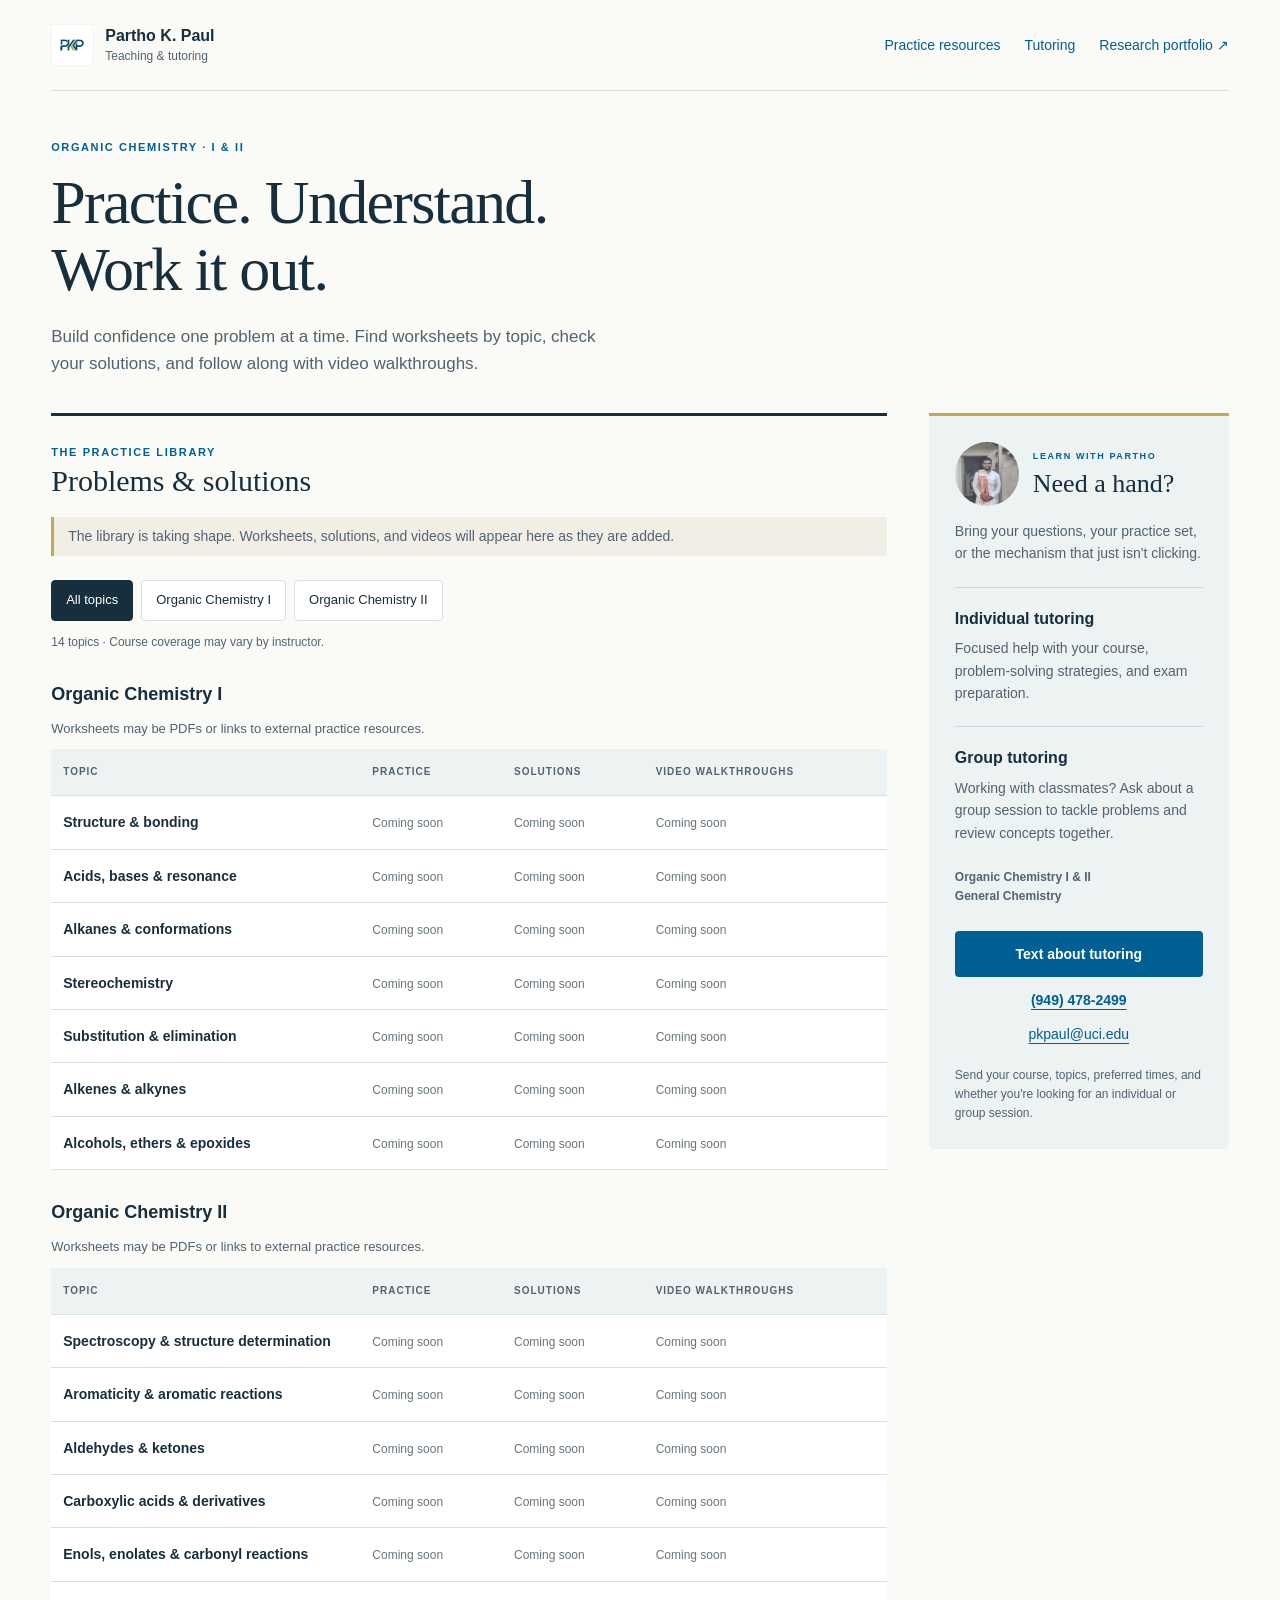
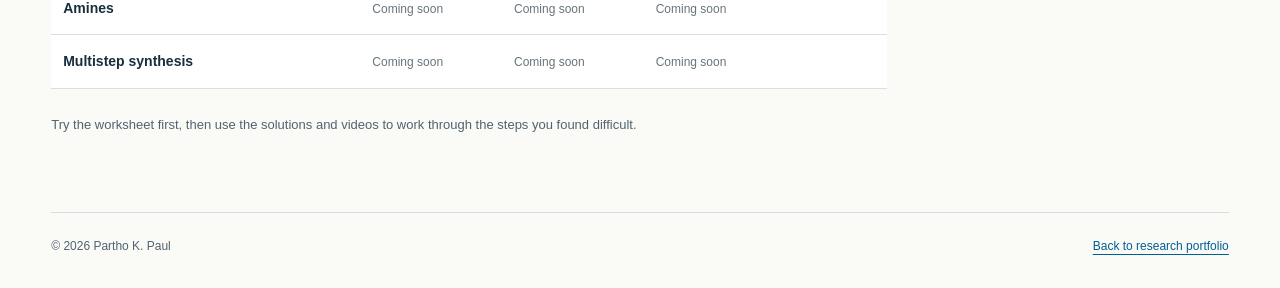
==== index.html @ d0cf4631 "Add files via upload" ====
<!doctype html>
<html lang="en">
<head>
  <meta charset="utf-8">
  <meta name="viewport" content="width=device-width, initial-scale=1">
  <title>Organic Chemistry Practice & Tutoring | Partho K. Paul</title>
  <meta name="description" content="Organic chemistry practice problems, solutions, and video walkthroughs with Partho K. Paul. Get in touch about individual and group tutoring.">
  <link rel="stylesheet" href="teaching.css">
  <link rel="icon" href="../logo.png">
  <script src="resources.js" defer></script>
  <script src="teaching.js" defer></script>
</head>
<body>
  <a class="skip" href="#resources">Skip to practice resources</a>
  <header class="site-header">
    <a class="identity" href="../"><img src="../logo.png" alt="" width="42" height="42"><span>Partho K. Paul<small>Teaching &amp; tutoring</small></span></a>
    <nav aria-label="Main navigation"><a href="#resources">Practice resources</a><a href="#tutoring">Tutoring</a><a href="../">Research portfolio ↗</a></nav>
  </header>
  <main>
    <div class="intro">
      <p class="eyebrow">Organic chemistry · I &amp; II</p>
      <h1>Practice. Understand.<br>Work it out.</h1>
      <p>Build confidence one problem at a time. Find worksheets by topic, check your solutions, and follow along with video walkthroughs.</p>
    </div>
    <div class="layout">
      <section id="resources" aria-labelledby="resources-heading">
        <div class="section-heading"><span class="eyebrow">The practice library</span><h2 id="resources-heading">Problems &amp; solutions</h2></div>
        <p class="notice">The library is taking shape. Worksheets, solutions, and videos will appear here as they are added.</p>
        <div id="course-filters" class="filters" role="group" aria-label="Filter resources by course" hidden>
          <button type="button" data-course="all" aria-pressed="true">All topics</button>
          <button type="button" data-course="I" aria-pressed="false">Organic Chemistry I</button>
          <button type="button" data-course="II" aria-pressed="false">Organic Chemistry II</button>
        </div>
        <p id="resource-status" class="status" role="status"></p>
        <div id="resource-tables"></div>
        <noscript><p>Please enable JavaScript to view the topic tables. You can still use the tutoring contact links on this page.</p></noscript>
        <p class="library-note">Try the worksheet first, then use the solutions and videos to work through the steps you found difficult.</p>
      </section>
      <aside id="tutoring" aria-labelledby="tutoring-heading">
        <div class="tutor-intro"><img src="../profile.png" alt="Partho K. Paul" width="64" height="64"><div><p class="eyebrow">Learn with Partho</p><h2 id="tutoring-heading">Need a hand?</h2></div></div>
        <p>Bring your questions, your practice set, or the mechanism that just isn't clicking.</p>
        <div class="offering"><h3>Individual tutoring</h3><p>Focused help with your course, problem-solving strategies, and exam preparation.</p></div>
        <div class="offering"><h3>Group tutoring</h3><p>Working with classmates? Ask about a group session to tackle problems and review concepts together.</p></div>
        <p class="subjects">Organic Chemistry I &amp; II<br>General Chemistry</p>
        <a class="button" href="sms:+19494782499">Text about tutoring</a>
        <a class="phone" href="tel:+19494782499">(949) 478-2499</a>
        <a class="email" href="mailto:pkpaul@uci.edu?subject=Chemistry%20tutoring">pkpaul@uci.edu</a>
        <p class="contact-note">Send your course, topics, preferred times, and whether you're looking for an individual or group session.</p>
      </aside>
    </div>
  </main>
  <footer><span>© 2026 Partho K. Paul</span><a href="../">Back to research portfolio</a></footer>
</body>
</html>
---- teaching.css ----
:root{color-scheme:light;--ink:#172e3d;--muted:#516371;--blue:#005f93;--line:#d7e0e4;--paper:#fafaf6;--gold:#c7a752}
*{box-sizing:border-box}html{scroll-behavior:smooth;scroll-padding-top:24px}body{margin:0;background:var(--paper);color:var(--ink);font-family:Arial,Helvetica,sans-serif;line-height:1.6}a{color:var(--blue);text-underline-offset:4px}a:hover{text-decoration-thickness:2px}button,a{-webkit-tap-highlight-color:transparent}a:focus-visible,button:focus-visible{outline:3px solid #aa7417;outline-offset:5px}.skip{position:absolute;left:20px;top:-100px;background:white;padding:10px;z-index:2}.skip:focus{top:10px}.site-header,main,footer{width:min(1200px,92%);margin:auto}.site-header{display:flex;align-items:center;justify-content:space-between;gap:24px;padding:24px 0;border-bottom:1px solid var(--line)}.identity{display:flex;align-items:center;gap:12px;text-decoration:none;color:var(--ink);font-weight:700;line-height:1.4}.identity img{object-fit:contain}.identity small{display:block;font-size:12px;font-weight:400;color:var(--muted)}nav{display:flex;flex-wrap:wrap;gap:24px;font-size:14px}nav a{text-decoration:none}.intro{padding:48px 0 36px;max-width:740px}.eyebrow{font-size:11px;text-transform:uppercase;letter-spacing:1.6px;font-weight:700;color:var(--blue);margin:0 0 12px}h1{font-family:Georgia,'Times New Roman',serif;font-weight:400;font-size:clamp(40px,5vw,62px);line-height:1.08;letter-spacing:-1.7px;margin:0 0 20px}.intro>p:last-child{max-width:580px;color:var(--muted);font-size:17px;margin:0}h2{font-family:Georgia,'Times New Roman',serif;font-weight:400;font-size:30px;line-height:1.2;margin:0 0 18px}h3{font-size:16px;margin:0}.layout{display:grid;grid-template-columns:minmax(0,1fr) 300px;gap:42px;align-items:start;padding-bottom:64px}.section-heading{border-top:3px solid var(--ink);padding-top:22px}.notice{font-size:14px;color:var(--muted);border-left:3px solid var(--gold);padding:8px 14px;background:#f1efe5}.filters{display:flex;flex-wrap:wrap;gap:8px;margin:24px 0 12px}.filters[hidden]{display:none}.filters button{cursor:pointer;font:inherit;font-size:13px;padding:9px 14px;border:1px solid var(--line);border-radius:4px;background:white;color:var(--ink)}.filters button[aria-pressed=true]{background:var(--ink);border-color:var(--ink);color:white}.status{font-size:12px;color:var(--muted)}.topic-group{margin-top:28px}.topic-group h3{font-size:18px;margin-bottom:10px}.table-wrap{overflow-x:auto}table{width:100%;border-collapse:collapse;text-align:left;background:white;font-size:14px}caption{text-align:left;color:var(--muted);font-size:13px;padding:0 0 10px}th,td{padding:15px 12px;border-bottom:1px solid var(--line);vertical-align:top}thead th{background:#edf2f3;font-size:10px;letter-spacing:1px;text-transform:uppercase;color:var(--muted)}tbody th{font-weight:600;width:37%}.pending{font-size:12px;color:#67747b}.resource-links{display:flex;flex-direction:column;gap:9px}td a{font-size:13px}.library-note{font-size:13px;color:var(--muted);margin-top:26px}aside{background:#edf2f3;border-top:3px solid var(--gold);padding:26px;border-radius:0 0 6px 6px}aside p{font-size:14px;color:var(--muted)}.tutor-intro{display:flex;gap:14px;align-items:center}.tutor-intro img{border-radius:50%;object-fit:cover;object-position:50% 25%}.tutor-intro .eyebrow{font-size:9px;margin-bottom:5px}.tutor-intro h2{font-size:26px;margin:0}.offering{border-top:1px solid #ced9df;margin-top:22px;padding-top:18px}.offering p{margin:6px 0 0}.subjects{font-size:12px;font-weight:700;margin:24px 0}.button{display:block;text-align:center;padding:12px 10px;background:var(--blue);color:white;border-radius:4px;text-decoration:none;font-size:14px;font-weight:700}.button:hover{background:#004b75}.phone,.email{display:block;text-align:center;margin-top:12px;font-size:14px}.phone{font-weight:700}.contact-note{font-size:12px;margin:20px 0 0}footer{border-top:1px solid var(--line);padding:24px 0 32px;display:flex;justify-content:space-between;gap:16px;font-size:12px;color:var(--muted)}
@media(max-width:900px){.layout{grid-template-columns:minmax(0,1fr) 260px;gap:24px}aside{padding:20px}th,td{padding:12px 9px}}
@media(max-width:720px){.site-header{align-items:flex-start;flex-direction:column;gap:16px;padding:18px 0}nav{gap:16px;font-size:12px}.intro{padding:32px 0}.layout{grid-template-columns:1fr;gap:32px}aside{grid-row:1;padding:22px}.tutor-intro img{width:52px;height:52px}.offering{margin-top:14px;padding-top:12px}.subjects{margin:16px 0}.contact-note{margin-top:14px}th,td{padding:12px 8px}table{font-size:12px}td a,.pending{font-size:11px}.filters button{font-size:12px}footer{flex-wrap:wrap}}
@media(prefers-reduced-motion:reduce){html{scroll-behavior:auto}}
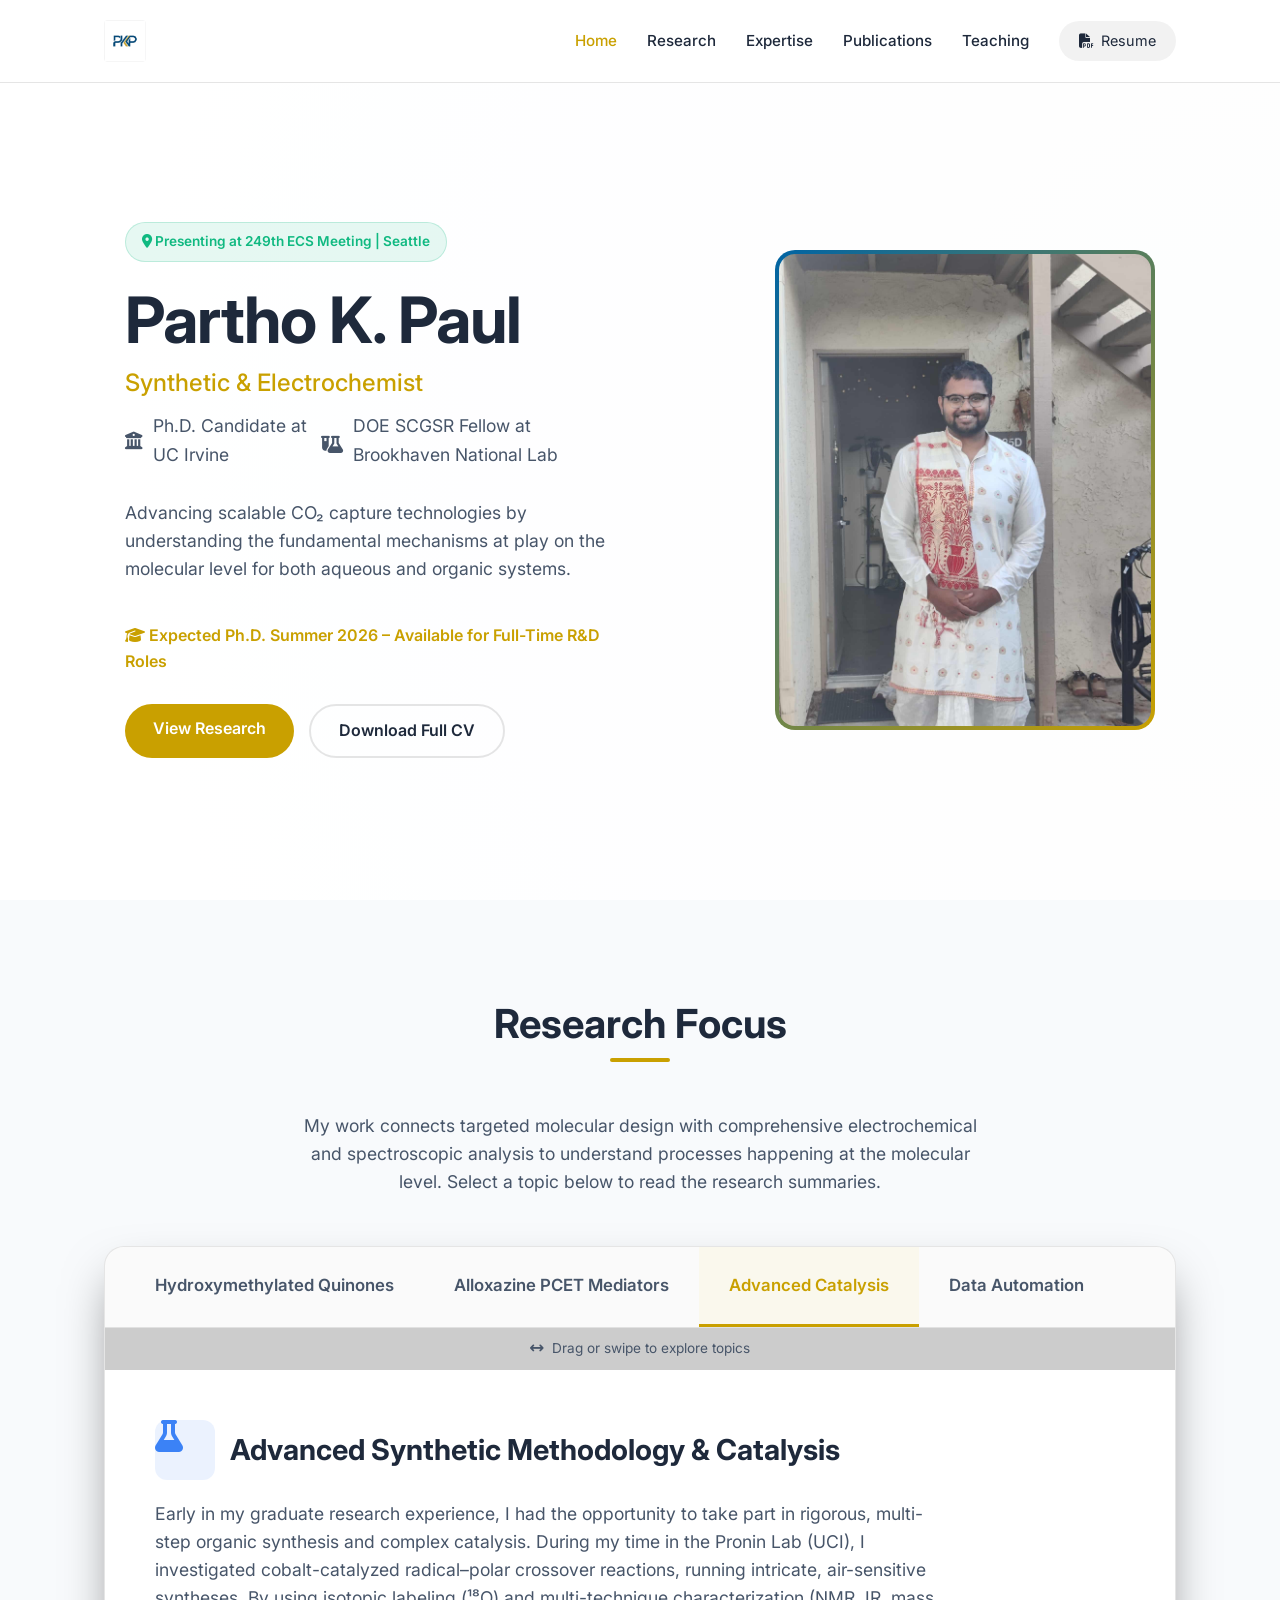
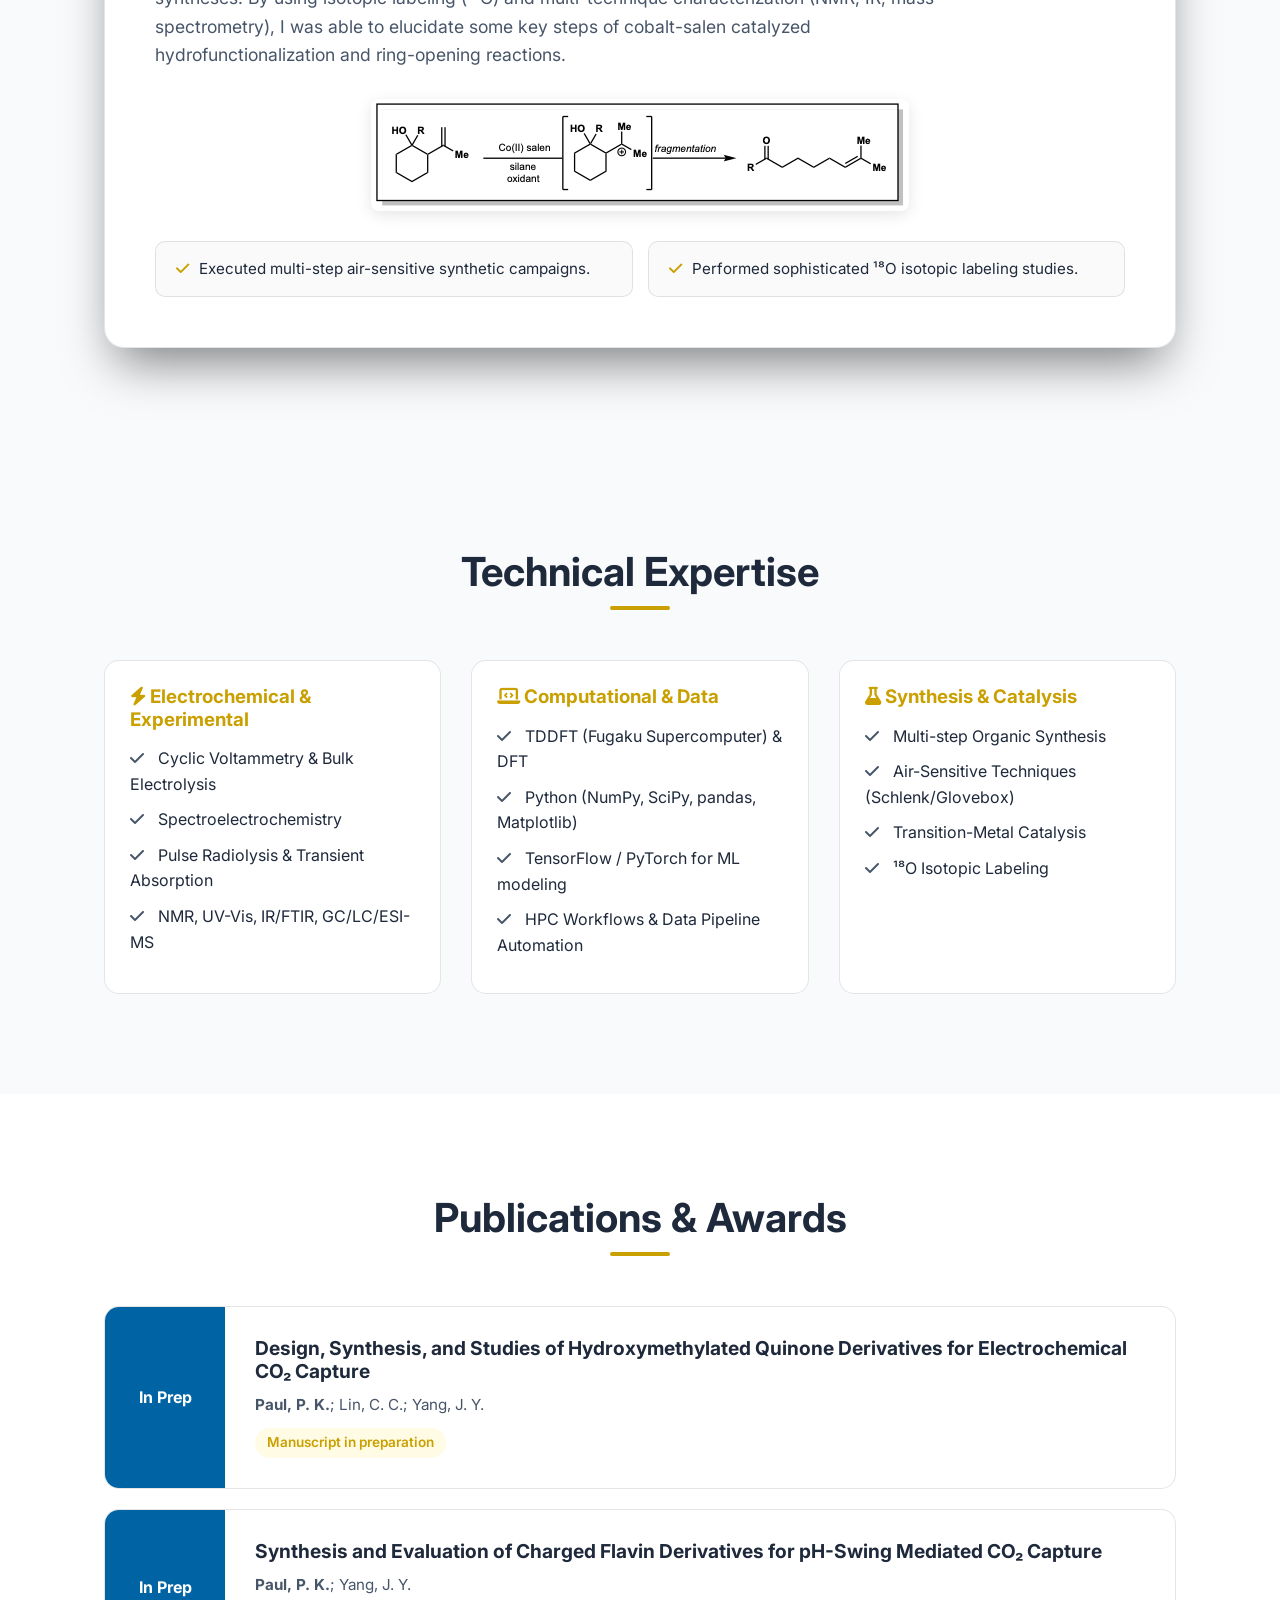
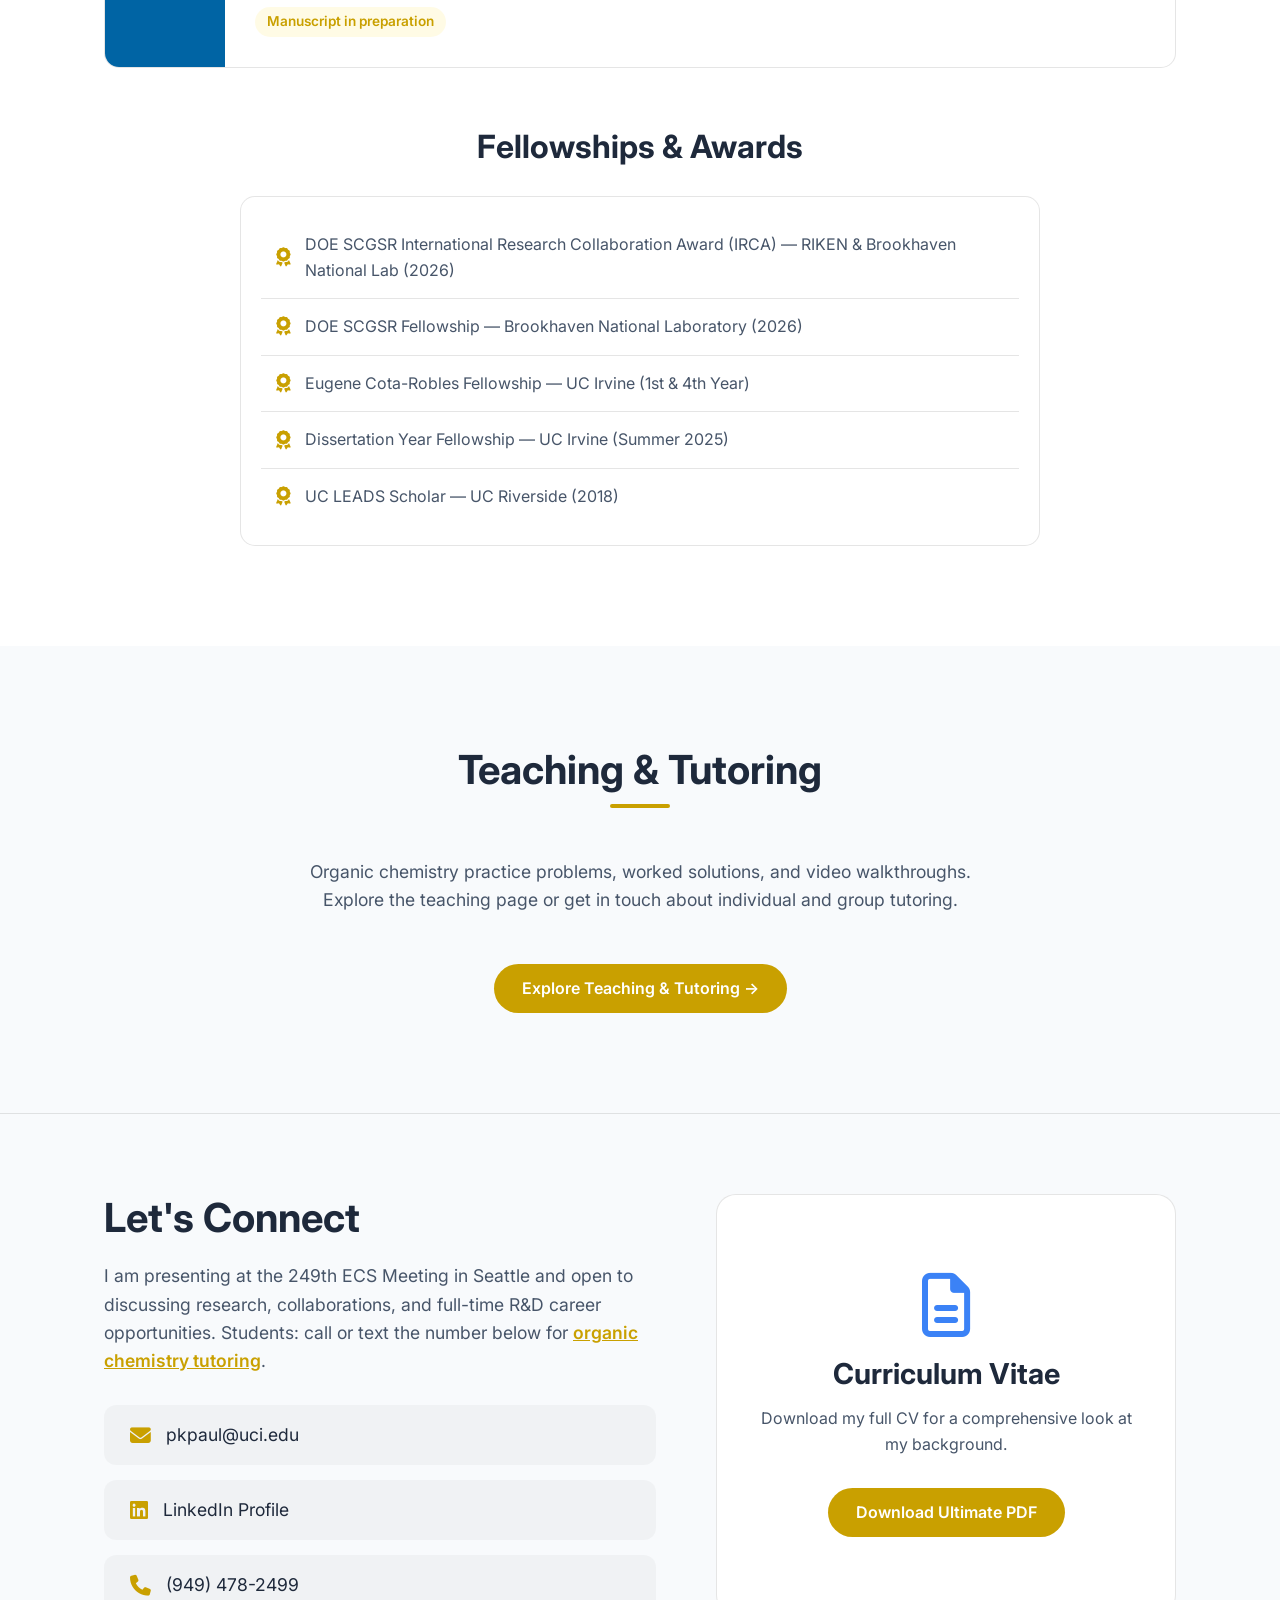
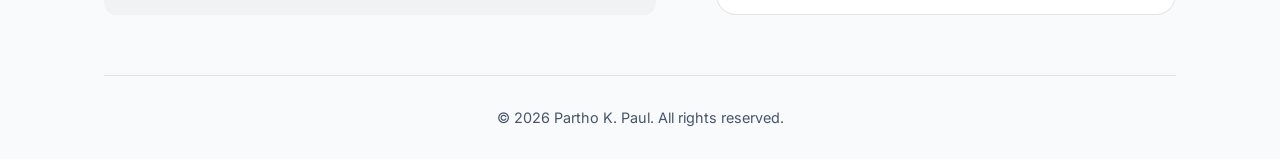
==== commit 8d2a685e: "Add files via upload" ====
--- a/index.html
+++ b/index.html
@@ -1,54 +1,327 @@
-<!doctype html>
+<!DOCTYPE html>
 <html lang="en">
 <head>
-  <meta charset="utf-8">
-  <meta name="viewport" content="width=device-width, initial-scale=1">
-  <title>Organic Chemistry Practice & Tutoring | Partho K. Paul</title>
-  <meta name="description" content="Organic chemistry practice problems, solutions, and video walkthroughs with Partho K. Paul. Get in touch about individual and group tutoring.">
-  <link rel="stylesheet" href="teaching.css">
-  <link rel="icon" href="../logo.png">
-  <script src="resources.js" defer></script>
-  <script src="teaching.js" defer></script>
+    <meta charset="UTF-8">
+    <meta name="viewport" content="width=device-width, initial-scale=1.0">
+    <title>Partho K. Paul | Synthetic & Electrochemist</title>
+    <link rel="stylesheet" href="style.css">
+    <link href="https://fonts.googleapis.com/css2?family=Inter:wght@300;400;500;600;700;800&display=swap" rel="stylesheet">
+    <link rel="stylesheet" href="https://cdnjs.cloudflare.com/ajax/libs/font-awesome/6.4.0/css/all.min.css">
 </head>
 <body>
-  <a class="skip" href="#resources">Skip to practice resources</a>
-  <header class="site-header">
-    <a class="identity" href="../"><img src="../logo.png" alt="" width="42" height="42"><span>Partho K. Paul<small>Teaching &amp; tutoring</small></span></a>
-    <nav aria-label="Main navigation"><a href="#resources">Practice resources</a><a href="#tutoring">Tutoring</a><a href="../">Research portfolio ↗</a></nav>
-  </header>
-  <main>
-    <div class="intro">
-      <p class="eyebrow">Organic chemistry · I &amp; II</p>
-      <h1>Practice. Understand.<br>Work it out.</h1>
-      <p>Build confidence one problem at a time. Find worksheets by topic, check your solutions, and follow along with video walkthroughs.</p>
-    </div>
-    <div class="layout">
-      <section id="resources" aria-labelledby="resources-heading">
-        <div class="section-heading"><span class="eyebrow">The practice library</span><h2 id="resources-heading">Problems &amp; solutions</h2></div>
-        <p class="notice">The library is taking shape. Worksheets, solutions, and videos will appear here as they are added.</p>
-        <div id="course-filters" class="filters" role="group" aria-label="Filter resources by course" hidden>
-          <button type="button" data-course="all" aria-pressed="true">All topics</button>
-          <button type="button" data-course="I" aria-pressed="false">Organic Chemistry I</button>
-          <button type="button" data-course="II" aria-pressed="false">Organic Chemistry II</button>
-        </div>
-        <p id="resource-status" class="status" role="status"></p>
-        <div id="resource-tables"></div>
-        <noscript><p>Please enable JavaScript to view the topic tables. You can still use the tutoring contact links on this page.</p></noscript>
-        <p class="library-note">Try the worksheet first, then use the solutions and videos to work through the steps you found difficult.</p>
-      </section>
-      <aside id="tutoring" aria-labelledby="tutoring-heading">
-        <div class="tutor-intro"><img src="../profile.png" alt="Partho K. Paul" width="64" height="64"><div><p class="eyebrow">Learn with Partho</p><h2 id="tutoring-heading">Need a hand?</h2></div></div>
-        <p>Bring your questions, your practice set, or the mechanism that just isn't clicking.</p>
-        <div class="offering"><h3>Individual tutoring</h3><p>Focused help with your course, problem-solving strategies, and exam preparation.</p></div>
-        <div class="offering"><h3>Group tutoring</h3><p>Working with classmates? Ask about a group session to tackle problems and review concepts together.</p></div>
-        <p class="subjects">Organic Chemistry I &amp; II<br>General Chemistry</p>
-        <a class="button" href="sms:+19494782499">Text about tutoring</a>
-        <a class="phone" href="tel:+19494782499">(949) 478-2499</a>
-        <a class="email" href="mailto:pkpaul@uci.edu?subject=Chemistry%20tutoring">pkpaul@uci.edu</a>
-        <p class="contact-note">Send your course, topics, preferred times, and whether you're looking for an individual or group session.</p>
-      </aside>
-    </div>
-  </main>
-  <footer><span>© 2026 Partho K. Paul</span><a href="../">Back to research portfolio</a></footer>
+
+    <!-- ==========================================
+         NAVIGATION BAR 
+         ========================================== -->
+    <nav class="navbar" style="box-shadow: rgba(0, 0, 0, 0.1) 0px 4px 20px; background-color: rgb(255, 255, 255);">
+        <div class="nav-container">
+            <a href="#home" class="nav-logo"><img src="logo.png" alt="PKP Logo"></a>
+            <ul class="nav-links">
+                <li><a href="#home" class="nav-link active">Home</a></li>
+                <li><a href="#research" class="nav-link">Research</a></li>
+                <li><a href="#skills" class="nav-link">Expertise</a></li>
+                <li><a href="#publications" class="nav-link">Publications</a></li>
+                <li><a href="teaching/" class="nav-link">Teaching</a></li>
+                <li><a href="Partho_Paul_Resume.pdf" download="" class="nav-btn"><i class="fa-solid fa-file-pdf"></i> Resume</a></li>
+            </ul>
+        </div>
+    </nav>
+
+    <!-- ==========================================
+         HERO SECTION (WHAT VISITORS SEE FIRST)
+         Edit your main headline and intro text here
+         ========================================== -->
+    <header id="home" class="hero">
+        <video class="hero-video" autoplay="" muted="" loop="" playsinline="">
+            <source src="bg-video.mp4" type="video/mp4">
+            <source src="bg-video.mov" type="video/quicktime">
+        </video>
+        <div class="hero-content">
+            <div class="hero-text-container">
+                <div class="ecs-badge">
+                    <i class="fa-solid fa-location-dot"></i> Presenting at 249th ECS Meeting | Seattle
+                </div>
+                
+                <!-- YOUR NAME AND TITLE -->
+                <h1 class="hero-title">Partho K. Paul</h1>
+                <h2 class="hero-subtitle">Synthetic &amp; Electrochemist</h2>
+                
+                <!-- YOUR AFFILIATIONS -->
+                <p class="hero-affiliation">
+                    <i class="fa-solid fa-building-columns"></i> Ph.D. Candidate at UC Irvine<br>
+                    <i class="fa-solid fa-flask-vial" style="margin-top: 8px;"></i> DOE SCGSR Fellow at Brookhaven National Lab
+                </p>
+                
+                <!-- YOUR HOOK / ELEVATOR PITCH -->
+                <p class="hero-description">
+                    Advancing scalable CO₂ capture technologies by understanding the fundamental mechanisms at play on the molecular level for both aqueous and organic systems.</p>
+                
+                <div class="availability-badge" style="margin-bottom: 30px; font-weight: 600; color: var(--uci-gold);">
+                    <i class="fa-solid fa-graduation-cap"></i> Expected Ph.D. Summer 2026 – Available for Full-Time R&amp;D Roles
+                </div>
+
+                <div class="hero-actions">
+                    <a href="#research" class="btn btn-primary">View Research</a>
+                    <a href="Partho_Paul_CV.pdf" download="" class="btn btn-secondary">Download Full CV</a>
+                </div>
+            </div>
+            <div class="hero-image-container">
+                <div class="image-wrapper">
+                    <!-- TO CHANGE YOUR PICTURE, REPLACE 'profile.png' IN THIS FOLDER -->
+                    <img src="profile.png" alt="Partho Kumar Paul" class="profile-img">
+                </div>
+            </div>
+        </div>
+    </header>
+
+    <!-- ==========================================
+         RESEARCH SECTION (DRAG & SELECT TOPICS)
+         ========================================== -->
+    <section id="research" class="section research-section">
+        <div class="section-container">
+            <h2 class="section-title">Research Focus</h2>
+            <div class="title-underline"></div>
+            
+            <p class="section-intro">
+                My work connects targeted molecular design with comprehensive electrochemical and spectroscopic analysis to understand processes happening at the molecular level. Select a topic below to read the research summaries.
+            </p>
+
+            <div class="research-interactive">
+                
+                <!-- DRAGGABLE MENU TITLES -->
+                <div class="drag-container" id="dragContainer" style="cursor: grab;">
+                    <ul class="research-tabs" id="researchTabs">
+                        <!-- Make sure the data-target matches the id of the pane below -->
+                        <li class="tab-item" data-target="topic-co2">Hydroxymethylated Quinones</li>
+                        <li class="tab-item" data-target="topic-radiolysis">Alloxazine PCET Mediators</li>
+                        <li class="tab-item active" data-target="topic-crossover">Advanced Catalysis</li>
+                        <li class="tab-item" data-target="topic-automation">Data Automation</li>
+                    </ul>
+                </div>
+                
+                <div class="drag-hint">
+                    <i class="fa-solid fa-arrows-left-right"></i> Drag or swipe to explore topics
+                </div>
+
+                <!-- CONTENT FOR EACH RESEARCH TOPIC -->
+                <div class="research-content-area">
+                    
+                    <!-- TOPIC 1 -->
+                    <div class="research-pane" id="topic-co2">
+                        <div class="pane-header">
+                            <i class="fa-solid fa-leaf pane-icon"></i>
+                            <h3>Hydroxymethylated Quinones for CO₂ Capture</h3>
+                        </div>
+                        <p class="pane-text">
+                            Electrochemical CO₂ capture using quinones is a promising alternative to energy-intensive amine scrubbing. However, the negative redox potentials needed to generate strongly nucleophilic dianions also increase oxygen sensitivity. My research tries to solve this problem by introducing a covalently linked H-bonding arm connected through a flexible benzylic C–C bond to the quinone scaffold. Upon two-electron reduction, this arm rotates to position the hydroxymethyl group to stabilize the dianion via H-bonding, circumventing the fundamental linear trade-off that has constrained quinone-based capture systems.
+                        </p>
+                        
+                        <img src="figure1.png" onerror="this.src='data:image/svg+xml;utf8,<svg xmlns=\'http://www.w3.org/2000/svg\' width=\'800\' height=\'300\'><rect width=\'800\' height=\'300\' fill=\'%23f1f5f9\' rx=\'8\'/><text x=\'50%\' y=\'50%\' font-family=\'sans-serif\' font-size=\'24\' font-weight=\'bold\' fill=\'%2364748b\' text-anchor=\'middle\' dominant-baseline=\'middle\'>Save your quinone picture in the folder as: figure1.png</text></svg>'" style="max-width: 100%; border-radius: 8px; margin: 30px auto; display: block; box-shadow: 0 4px 15px rgba(0,0,0,0.1);">
+                        
+                        <ul class="pane-highlights">
+                            <li><i class="fa-solid fa-check"></i> Synthesized and characterized 6+ hydroxymethylated quinone (HMQ) derivatives</li>
+                            <li><i class="fa-solid fa-check"></i> Spectroscopic/electrochemical confirmation of aryl-carbonate adducts.</li>
+                            <li><i class="fa-solid fa-check"></i> Independent control over reduction potential and binding affinity.</li>
+                        </ul>
+                    </div>
+
+                    <!-- TOPIC 2 -->
+                    <div class="research-pane" id="topic-radiolysis">
+                        <div class="pane-header">
+                            <i class="fa-solid fa-atom pane-icon"></i>
+                            <h3>Alloxazine Derivatives as Tunable PCET Mediators</h3>
+                        </div>
+                        <p class="pane-text">
+                            Nature has spent billions of years perfecting the proton-coupled electron transfer (PCET) chemistry of flavins: biological cofactors that drive essential redox processes across all living systems. My research asks: can we harness this biologically optimized 2e⁻/2H⁺ reactivity for CO₂ capture? The challenge is that natural flavins are poorly soluble in water, limiting their practical use. I addressed this by synthesizing novel alloxazine derivatives bearing distal charged groups that dramatically enhance aqueous solubility while preserving the redox active core. Importantly, these distal groups lead to stability differences as demonstrated by spectroelectrochemical and pulse radiolysis studies.</p>
+                        
+                        <img src="figure2.png" onerror="this.src='data:image/svg+xml;utf8,<svg xmlns=\'http://www.w3.org/2000/svg\' width=\'800\' height=\'300\'><rect width=\'800\' height=\'300\' fill=\'%23f1f5f9\' rx=\'8\'/><text x=\'50%\' y=\'50%\' font-family=\'sans-serif\' font-size=\'24\' font-weight=\'bold\' fill=\'%2364748b\' text-anchor=\'middle\' dominant-baseline=\'middle\'>Save your alloxazine picture in the folder as: figure2.png</text></svg>'" style="max-width: 100%; border-radius: 8px; margin: 30px auto; display: block; box-shadow: 0 4px 15px rgba(0,0,0,0.1);">
+
+                        <ul class="pane-highlights">
+                            <li><i class="fa-solid fa-check"></i> Demonstrated reversible 2e⁻/2H⁺ PCET redox chemistry.</li>
+                            <li><i class="fa-solid fa-check"></i> Conducting pulse radiolysis experiments to observe transient radicals.</li>
+                            <li><i class="fa-solid fa-check"></i> Integrating into flow cell architectures for continuous cycling.</li>
+                        </ul>
+                    </div>
+
+                    <!-- TOPIC 3 -->
+                    <div class="research-pane active" id="topic-crossover">
+                        <div class="pane-header">
+                            <i class="fa-solid fa-flask pane-icon"></i>
+                            <h3>Advanced Synthetic Methodology &amp; Catalysis</h3>
+                        </div>
+                        <p class="pane-text">Early in my graduate research experience, I had the opportunity to take part in rigorous, multi-step organic synthesis and complex catalysis. During my time in the Pronin Lab (UCI), I investigated cobalt-catalyzed radical–polar crossover reactions, running intricate, air-sensitive syntheses. By using isotopic labeling (¹⁸O) and multi-technique characterization (NMR, IR, mass spectrometry), I was able to elucidate some key steps of cobalt-salen catalyzed hydrofunctionalization and ring-opening reactions.</p>
+                        
+                        <img src="figure3.png" onerror="this.src='data:image/svg+xml;utf8,<svg xmlns=\'http://www.w3.org/2000/svg\' width=\'800\' height=\'300\'><rect width=\'800\' height=\'300\' fill=\'%23f1f5f9\' rx=\'8\'/><text x=\'50%\' y=\'50%\' font-family=\'sans-serif\' font-size=\'24\' font-weight=\'bold\' fill=\'%2364748b\' text-anchor=\'middle\' dominant-baseline=\'middle\'>Save your catalysis picture in the folder as: figure3.png</text></svg>'" style="max-width: 100%; border-radius: 8px; margin: 30px auto; display: block; box-shadow: 0 4px 15px rgba(0,0,0,0.1);">
+
+                        <ul class="pane-highlights">
+                            <li><i class="fa-solid fa-check"></i> Executed multi-step air-sensitive synthetic campaigns.</li>
+                            <li><i class="fa-solid fa-check"></i> Performed sophisticated ¹⁸O isotopic labeling studies.</li>
+                        </ul>
+                    </div>
+
+                    <!-- TOPIC 4 -->
+                    <div class="research-pane" id="topic-automation">
+                        <div class="pane-header">
+                            <i class="fa-solid fa-code pane-icon"></i>
+                            <h3>Computational Data Automation</h3>
+                        </div>
+                        <p class="pane-text">
+                            Modern physical and organic chemistry generates massive datasets that require sophisticated analysis. To accelerate our research pipeline, I built custom Python-based tools to automate the processing of complex spectroscopic and electrochemical data, significantly reducing analysis time and minimizing human error while mentoring undergraduate researchers in computational techniques.
+                        </p>
+
+                        <!-- TO ADD A FIGURE, ADD YOUR IMG TAG HERE -->
+
+                        <ul class="pane-highlights">
+                            <li><i class="fa-solid fa-check"></i> Built custom Python automation pipelines.</li>
+                            <li><i class="fa-solid fa-check"></i> Processed large CV, UV-Vis, and bulk electrolysis datasets.</li>
+                        </ul>
+                    </div>
+                </div>
+            </div>
+        </div>
+    </section>
+
+
+
+    <!-- ==========================================
+         TECHNICAL & ELECTROCHEMICAL EXPERTISE
+         ========================================== -->
+    <section id="skills" class="section" style="background-color: var(--bg-light);">
+        <div class="section-container">
+            <h2 class="section-title">Technical Expertise</h2>
+            <div class="title-underline"></div>
+            
+            <div style="display: grid; grid-template-columns: repeat(auto-fit, minmax(300px, 1fr)); gap: 30px; margin-top: 40px;">
+                <div class="pub-card" style="padding: 25px; flex-direction: column;">
+                    <h3 style="color: var(--uci-gold); margin-bottom: 15px;"><i class="fa-solid fa-bolt"></i> Electrochemical &amp; Experimental</h3>
+                    <ul style="list-style-type: none;">
+                        <li style="margin-bottom: 10px;"><i class="fa-solid fa-check" style="color: var(--text-muted); margin-right: 10px;"></i> Cyclic Voltammetry &amp; Bulk Electrolysis</li>
+                        <li style="margin-bottom: 10px;"><i class="fa-solid fa-check" style="color: var(--text-muted); margin-right: 10px;"></i> Spectroelectrochemistry</li>
+                        <li style="margin-bottom: 10px;"><i class="fa-solid fa-check" style="color: var(--text-muted); margin-right: 10px;"></i> Pulse Radiolysis &amp; Transient Absorption</li>
+                        <li style="margin-bottom: 10px;"><i class="fa-solid fa-check" style="color: var(--text-muted); margin-right: 10px;"></i> NMR, UV-Vis, IR/FTIR, GC/LC/ESI-MS</li>
+                    </ul>
+                </div>
+                
+                <div class="pub-card" style="padding: 25px; flex-direction: column;">
+                    <h3 style="color: var(--uci-gold); margin-bottom: 15px;"><i class="fa-solid fa-laptop-code"></i> Computational &amp; Data</h3>
+                    <ul style="list-style-type: none;">
+                        <li style="margin-bottom: 10px;"><i class="fa-solid fa-check" style="color: var(--text-muted); margin-right: 10px;"></i> TDDFT (Fugaku Supercomputer) &amp; DFT</li>
+                        <li style="margin-bottom: 10px;"><i class="fa-solid fa-check" style="color: var(--text-muted); margin-right: 10px;"></i> Python (NumPy, SciPy, pandas, Matplotlib)</li>
+                        <li style="margin-bottom: 10px;"><i class="fa-solid fa-check" style="color: var(--text-muted); margin-right: 10px;"></i> TensorFlow / PyTorch for ML modeling</li>
+                        <li style="margin-bottom: 10px;"><i class="fa-solid fa-check" style="color: var(--text-muted); margin-right: 10px;"></i> HPC Workflows &amp; Data Pipeline Automation</li>
+                    </ul>
+                </div>
+
+                <div class="pub-card" style="padding: 25px; flex-direction: column;">
+                    <h3 style="color: var(--uci-gold); margin-bottom: 15px;"><i class="fa-solid fa-flask"></i> Synthesis &amp; Catalysis</h3>
+                    <ul style="list-style-type: none;">
+                        <li style="margin-bottom: 10px;"><i class="fa-solid fa-check" style="color: var(--text-muted); margin-right: 10px;"></i> Multi-step Organic Synthesis</li>
+                        <li style="margin-bottom: 10px;"><i class="fa-solid fa-check" style="color: var(--text-muted); margin-right: 10px;"></i> Air-Sensitive Techniques (Schlenk/Glovebox)</li>
+                        <li style="margin-bottom: 10px;"><i class="fa-solid fa-check" style="color: var(--text-muted); margin-right: 10px;"></i> Transition-Metal Catalysis</li>
+                        <li style="margin-bottom: 10px;"><i class="fa-solid fa-check" style="color: var(--text-muted); margin-right: 10px;"></i> ¹⁸O Isotopic Labeling</li>
+                    </ul>
+                </div>
+            </div>
+        </div>
+    </section>
+
+    <!-- ==========================================
+         PUBLICATIONS & AWARDS SECTION
+         ========================================== -->
+    <section id="publications" class="section research-section" style="background-color: var(--bg-dark);">
+        <div class="section-container">
+            <h2 class="section-title">Publications &amp; Awards</h2>
+            <div class="title-underline"></div>
+            
+            <div class="publications-list">
+                <!-- PUBLICATION 1 -->
+                <div class="pub-card">
+                    <div class="pub-year">In Prep</div>
+                    <div class="pub-content">
+                        <h3 class="pub-title">Design, Synthesis, and Studies of Hydroxymethylated Quinone Derivatives for Electrochemical CO₂ Capture</h3>
+                        <p class="pub-authors"><strong>Paul, P. K.</strong>; Lin, C. C.; Yang, J. Y.</p>
+                        <span class="pub-journal">Manuscript in preparation</span>
+                    </div>
+                </div>
+
+                <!-- PUBLICATION 2 -->
+                <div class="pub-card">
+                    <div class="pub-year">In Prep</div>
+                    <div class="pub-content">
+                        <h3 class="pub-title">Synthesis and Evaluation of Charged Flavin Derivatives for pH-Swing Mediated CO₂ Capture</h3>
+                        <p class="pub-authors"><strong>Paul, P. K.</strong>; Yang, J. Y.</p>
+                        <span class="pub-journal">Manuscript in preparation</span>
+                    </div>
+                </div>
+            </div>
+
+            <div class="awards-container" style="margin-top: 50px;">
+                <h3 style="text-align: center; font-size: 2rem; margin-bottom: 30px;">Fellowships &amp; Awards</h3>
+                <ul class="awards-list" style="list-style: none; max-width: 800px; margin: 0 auto; background-color: var(--bg-card); border-radius: 15px; padding: 20px; border: 1px solid var(--border-color);">
+                    <li style="padding: 15px; border-bottom: 1px solid var(--border-color); display: flex; align-items: center; gap: 15px;"><i class="fa-solid fa-award" style="color: var(--uci-gold); font-size: 1.2rem;"></i> DOE SCGSR International Research Collaboration Award (IRCA) — RIKEN &amp; Brookhaven National Lab (2026)</li>
+                    <li style="padding: 15px; border-bottom: 1px solid var(--border-color); display: flex; align-items: center; gap: 15px;"><i class="fa-solid fa-award" style="color: var(--uci-gold); font-size: 1.2rem;"></i> DOE SCGSR Fellowship — Brookhaven National Laboratory (2026)</li>
+                    <li style="padding: 15px; border-bottom: 1px solid var(--border-color); display: flex; align-items: center; gap: 15px;"><i class="fa-solid fa-award" style="color: var(--uci-gold); font-size: 1.2rem;"></i> Eugene Cota-Robles Fellowship — UC Irvine (1st &amp; 4th Year)</li>
+                    <li style="padding: 15px; border-bottom: 1px solid var(--border-color); display: flex; align-items: center; gap: 15px;"><i class="fa-solid fa-award" style="color: var(--uci-gold); font-size: 1.2rem;"></i> Dissertation Year Fellowship — UC Irvine (Summer 2025)</li>
+                    <li style="padding: 15px; display: flex; align-items: center; gap: 15px;"><i class="fa-solid fa-award" style="color: var(--uci-gold); font-size: 1.2rem;"></i> UC LEADS Scholar — UC Riverside (2018)</li>
+                </ul>
+            </div>
+        </div>
+    </section>
+
+    <!-- ==========================================
+         TEACHING & TUTORING SECTION
+         Videos + practice problems are listed in app.js
+         (look for TEACHING_RESOURCES near the top).
+         Put your PDFs in the "teaching/" folder.
+         ========================================== -->
+    <section id="teaching" class="section teaching-section">
+        <div class="section-container">
+            <h2 class="section-title">Teaching &amp; Tutoring</h2>
+            <div class="title-underline"></div>
+            <p class="section-intro">Organic chemistry practice problems, worked solutions, and video walkthroughs. Explore the teaching page or get in touch about individual and group tutoring.</p>
+            <div style="text-align: center"><a class="btn btn-primary" href="teaching/">Explore Teaching &amp; Tutoring →</a></div>
+        </div>
+    </section>
+
+    <!-- ==========================================
+         FOOTER & CONTACT SECTION
+         ========================================== -->
+    <footer id="contact" class="footer">
+        <div class="section-container">
+            <div class="footer-grid">
+                <div class="footer-info">
+                    <h2>Let's Connect</h2>
+                    <p>I am presenting at the 249th ECS Meeting in Seattle and open to discussing research, collaborations, and full-time R&amp;D career opportunities. Students: call or text the number below for <a href="teaching/#tutoring" style="color: var(--uci-gold); font-weight: 600;">organic chemistry tutoring</a>.</p>
+                    <div class="contact-methods">
+                        <a href="mailto:pkpaul@uci.edu" class="contact-item">
+                            <i class="fa-solid fa-envelope"></i> pkpaul@uci.edu
+                        </a>
+                        <a href="https://linkedin.com/in/partho-p-a98728a1" target="_blank" class="contact-item">
+                            <i class="fa-brands fa-linkedin"></i> LinkedIn Profile
+                        </a>
+                        <a href="tel:+19494782499" class="contact-item">
+                            <i class="fa-solid fa-phone"></i> (949) 478-2499
+                        </a>
+                    </div>
+                </div>
+                <div class="footer-cv">
+                    <div class="cv-box">
+                        <i class="fa-regular fa-file-lines cv-icon"></i>
+                        <h3>Curriculum Vitae</h3>
+                        <p>Download my full CV for a comprehensive look at my background.</p>
+                        <a href="Partho_Paul_Ultimate_CV.pdf" download="" class="btn btn-primary cv-btn">Download Ultimate PDF</a>
+                    </div>
+                </div>
+            </div>
+            <div class="footer-bottom">
+                <p>© 2026 Partho K. Paul. All rights reserved.</p>
+            </div>
+        </div>
+    </footer>
+
+
+
+    <script src="app.js"></script>
+
 </body>
-</html>
+</html>
--- a/style.css
+++ b/style.css
@@ -0,0 +1,975 @@
+:root {
+    --bg-dark: #ffffff;
+    --bg-light: #f8fafc;
+    --bg-card: #ffffff;
+    --uci-blue: #0064a4;
+    --uci-blue-light: #3b82f6;
+    --uci-gold: #c9a000; /* Darker gold for readability on white */
+    --uci-gold-hover: #e6b700;
+    --text-main: #1e293b;
+    --text-muted: #475569;
+    --border-color: rgba(0, 0, 0, 0.1);
+    --transition-speed: 0.3s;
+}
+
+* {
+    margin: 0;
+    padding: 0;
+    box-sizing: border-box;
+    scroll-behavior: smooth;
+}
+
+body {
+    font-family: 'Inter', sans-serif;
+    background-color: var(--bg-dark);
+    color: var(--text-main);
+    line-height: 1.6;
+    overflow-x: hidden;
+}
+
+/* Typography */
+h1, h2, h3, h4 {
+    font-weight: 700;
+    line-height: 1.2;
+}
+
+/* Utilities */
+.section-container {
+    max-width: 1200px;
+    margin: 0 auto;
+    padding: 0 5%;
+}
+
+.section {
+    padding: 100px 0;
+}
+
+.section-title {
+    font-size: 2.5rem;
+    margin-bottom: 10px;
+    text-align: center;
+}
+
+.title-underline {
+    height: 4px;
+    width: 60px;
+    background-color: var(--uci-gold);
+    margin: 0 auto 50px;
+    border-radius: 2px;
+}
+
+.btn {
+    display: inline-block;
+    padding: 12px 28px;
+    border-radius: 30px;
+    font-weight: 600;
+    text-decoration: none;
+    transition: all var(--transition-speed) ease;
+    cursor: pointer;
+    border: none;
+    font-size: 1rem;
+}
+
+.btn-primary {
+    background-color: var(--uci-gold);
+    color: var(--bg-dark);
+}
+
+.btn-primary:hover {
+    background-color: var(--uci-gold-hover);
+    transform: translateY(-2px);
+    box-shadow: 0 10px 20px rgba(255, 210, 0, 0.2);
+}
+
+.btn-secondary {
+    background-color: transparent;
+    color: var(--text-main);
+    border: 2px solid var(--border-color);
+}
+
+.btn-secondary:hover {
+    border-color: var(--text-main);
+    background-color: rgba(0, 0, 0, 0.05);
+}
+
+/* Navigation */
+.navbar {
+    position: fixed;
+    top: 0;
+    width: 100%;
+    background-color: rgba(255, 255, 255, 0.95);
+    backdrop-filter: blur(10px);
+    -webkit-backdrop-filter: blur(10px);
+    z-index: 1000;
+    border-bottom: 1px solid var(--border-color);
+    transition: all 0.3s ease;
+}
+
+.nav-container {
+    max-width: 1200px;
+    margin: 0 auto;
+    padding: 20px 5%;
+    display: flex;
+    justify-content: space-between;
+    align-items: center;
+}
+
+.nav-logo {
+    display: flex;
+    align-items: center;
+    text-decoration: none;
+}
+
+.nav-logo img {
+    height: 42px;
+    width: auto;
+    border-radius: 4px;
+}
+
+.nav-links {
+    display: flex;
+    list-style: none;
+    align-items: center;
+    gap: 30px;
+}
+
+.nav-link {
+    color: var(--text-main);
+    text-decoration: none;
+    font-size: 0.95rem;
+    font-weight: 500;
+    transition: color var(--transition-speed);
+}
+
+.nav-link:hover, .nav-link.active {
+    color: var(--uci-gold);
+}
+
+.nav-btn {
+    background-color: rgba(0, 0, 0, 0.05);
+    color: var(--text-main);
+    text-decoration: none;
+    padding: 8px 20px;
+    border-radius: 20px;
+    font-size: 0.9rem;
+    transition: all 0.3s ease;
+    display: flex;
+    align-items: center;
+    gap: 8px;
+}
+
+.nav-btn:hover {
+    background-color: var(--uci-gold);
+    color: var(--bg-dark);
+}
+
+.hamburger {
+    display: none;
+    font-size: 1.5rem;
+    cursor: pointer;
+}
+
+/* Hero Section */
+.hero {
+    min-height: 100vh;
+    display: flex;
+    align-items: center;
+    padding-top: 80px;
+    background: radial-gradient(circle at right center, var(--bg-light), var(--bg-dark));
+    position: relative;
+    overflow: hidden;
+}
+
+/* Grid background pattern */
+.hero::before {
+    content: '';
+    position: absolute;
+    top: 0; left: 0; right: 0; bottom: 0;
+    background: rgba(255, 255, 255, 0.75);
+    z-index: 2;
+}
+
+.hero-video {
+    position: absolute;
+    top: 0;
+    left: 0;
+    width: 100%;
+    height: 100%;
+    object-fit: cover;
+    z-index: 1;
+}
+
+.hero-content {
+    max-width: 1200px;
+    margin: 0 auto;
+    padding: 0 5%;
+    display: flex;
+    justify-content: space-between;
+    align-items: center;
+    gap: 50px;
+    z-index: 3;
+    position: relative;
+}
+
+.hero-text-container {
+    flex: 1;
+    max-width: 600px;
+    animation: slideUp 1s ease-out;
+}
+
+@keyframes slideUp {
+    from { opacity: 0; transform: translateY(40px); }
+    to { opacity: 1; transform: translateY(0); }
+}
+
+.ecs-badge {
+    display: inline-block;
+    background: rgba(16, 185, 129, 0.1);
+    color: #10b981;
+    padding: 8px 16px;
+    border-radius: 20px;
+    font-size: 0.85rem;
+    font-weight: 600;
+    margin-bottom: 20px;
+    border: 1px solid rgba(16, 185, 129, 0.2);
+}
+
+.hero-title {
+    font-size: 4rem;
+    margin-bottom: 10px;
+    letter-spacing: -1px;
+}
+
+.hero-subtitle {
+    font-size: 1.5rem;
+    color: var(--uci-gold);
+    margin-bottom: 15px;
+    font-weight: 500;
+}
+
+.hero-affiliation {
+    font-size: 1.1rem;
+    color: var(--text-muted);
+    margin-bottom: 30px;
+    display: flex;
+    align-items: center;
+    gap: 10px;
+}
+
+.hero-description {
+    font-size: 1.1rem;
+    color: var(--text-muted);
+    margin-bottom: 40px;
+}
+
+.hero-actions {
+    display: flex;
+    gap: 15px;
+}
+
+.hero-image-container {
+    flex: 1;
+    display: flex;
+    justify-content: flex-end;
+    animation: fadeIn 1.5s ease-out;
+}
+
+@keyframes fadeIn {
+    from { opacity: 0; }
+    to { opacity: 1; }
+}
+
+.image-wrapper {
+    position: relative;
+    width: 380px;
+    height: 480px;
+    border-radius: 20px;
+    background: linear-gradient(135deg, var(--uci-blue), var(--uci-gold));
+    padding: 4px; /* Gradient border effect */
+}
+
+.profile-img {
+    width: 100%;
+    height: 100%;
+    object-fit: cover;
+    border-radius: 16px;
+    background-color: var(--bg-card); /* Fallback */
+}
+
+/* Interactive Research Section */
+.research-section {
+    background-color: var(--bg-light);
+}
+
+.section-intro {
+    text-align: center;
+    max-width: 700px;
+    margin: 0 auto 50px;
+    color: var(--text-muted);
+    font-size: 1.1rem;
+}
+
+.research-interactive {
+    background-color: var(--bg-dark);
+    border-radius: 20px;
+    border: 1px solid var(--border-color);
+    box-shadow: 0 25px 50px -12px rgba(0, 0, 0, 0.5);
+    overflow: hidden;
+}
+
+/* Draggable Tabs */
+.drag-container {
+    overflow-x: auto;
+    cursor: grab;
+    -ms-overflow-style: none;  /* IE and Edge */
+    scrollbar-width: none;  /* Firefox */
+    border-bottom: 1px solid var(--border-color);
+    background-color: rgba(0, 0, 0, 0.02);
+}
+
+.drag-container::-webkit-scrollbar {
+    display: none;
+}
+
+.drag-container:active {
+    cursor: grabbing;
+}
+
+.research-tabs {
+    display: flex;
+    list-style: none;
+    padding: 0 20px;
+    min-width: max-content;
+}
+
+.tab-item {
+    padding: 25px 30px;
+    color: var(--text-muted);
+    font-weight: 600;
+    font-size: 1.05rem;
+    border-bottom: 3px solid transparent;
+    transition: all 0.3s ease;
+    user-select: none; /* Prevent text selection while dragging */
+}
+
+.tab-item:hover {
+    color: var(--text-main);
+}
+
+.tab-item.active {
+    color: var(--uci-gold);
+    border-bottom-color: var(--uci-gold);
+    background-color: rgba(255, 210, 0, 0.05);
+}
+
+.drag-hint {
+    text-align: center;
+    font-size: 0.85rem;
+    color: var(--text-muted);
+    padding: 10px 0;
+    display: flex;
+    align-items: center;
+    justify-content: center;
+    gap: 8px;
+    background-color: rgba(0,0,0,0.2);
+}
+
+/* Research Content Area */
+.research-content-area {
+    padding: 50px;
+    min-height: 350px;
+    position: relative;
+}
+
+.research-pane {
+    display: none;
+    animation: fadeInPane 0.5s ease-out forwards;
+}
+
+.research-pane.active {
+    display: block;
+}
+
+@keyframes fadeInPane {
+    from { opacity: 0; transform: translateY(10px); }
+    to { opacity: 1; transform: translateY(0); }
+}
+
+.pane-header {
+    display: flex;
+    align-items: center;
+    gap: 15px;
+    margin-bottom: 20px;
+}
+
+.pane-icon {
+    font-size: 2rem;
+    color: var(--uci-blue-light);
+    background: rgba(59, 130, 246, 0.1);
+    width: 60px;
+    height: 60px;
+    display: flex;
+    align-items: center;
+    justify-content: center;
+    border-radius: 12px;
+}
+
+.pane-header h3 {
+    font-size: 1.8rem;
+    color: var(--text-main);
+}
+
+.pane-text {
+    font-size: 1.1rem;
+    color: var(--text-muted);
+    margin-bottom: 30px;
+    max-width: 800px;
+}
+
+.pane-highlights {
+    list-style: none;
+    display: grid;
+    grid-template-columns: repeat(auto-fit, minmax(250px, 1fr));
+    gap: 15px;
+}
+
+.pane-highlights li {
+    background-color: rgba(0, 0, 0, 0.02);
+    padding: 15px 20px;
+    border-radius: 10px;
+    font-size: 0.95rem;
+    display: flex;
+    align-items: flex-start;
+    gap: 10px;
+    border: 1px solid var(--border-color);
+}
+
+.pane-highlights li i {
+    color: var(--uci-gold);
+    margin-top: 4px;
+}
+
+/* Publications Section */
+.publications-section {
+    background-color: var(--bg-dark);
+}
+
+.publications-list {
+    display: flex;
+    flex-direction: column;
+    gap: 20px;
+    margin-bottom: 60px;
+}
+
+.pub-card {
+    display: flex;
+    background-color: var(--bg-card);
+    border-radius: 15px;
+    border: 1px solid var(--border-color);
+    overflow: hidden;
+    transition: transform 0.3s ease, box-shadow 0.3s ease;
+}
+
+.pub-card:hover {
+    transform: translateY(-5px);
+    box-shadow: 0 15px 30px rgba(0, 0, 0, 0.3);
+}
+
+.pub-year {
+    background-color: var(--uci-blue);
+    color: white;
+    padding: 30px 20px;
+    display: flex;
+    align-items: center;
+    justify-content: center;
+    font-weight: 700;
+    min-width: 120px;
+    text-align: center;
+}
+
+.pub-content {
+    padding: 30px;
+}
+
+.pub-title {
+    font-size: 1.2rem;
+    margin-bottom: 10px;
+}
+
+.pub-authors {
+    color: var(--text-muted);
+    margin-bottom: 10px;
+    font-size: 0.95rem;
+}
+
+.pub-journal {
+    display: inline-block;
+    background-color: rgba(255, 210, 0, 0.1);
+    color: var(--uci-gold);
+    padding: 4px 12px;
+    border-radius: 15px;
+    font-size: 0.85rem;
+    font-weight: 600;
+}
+
+.awards-container h3 {
+    text-align: center;
+    font-size: 2rem;
+    margin-bottom: 30px;
+}
+
+.awards-list {
+    list-style: none;
+    max-width: 800px;
+    margin: 0 auto;
+    background-color: var(--bg-card);
+    border-radius: 15px;
+    padding: 20px;
+    border: 1px solid var(--border-color);
+}
+
+.awards-list li {
+    padding: 15px;
+    border-bottom: 1px solid var(--border-color);
+    display: flex;
+    align-items: center;
+    gap: 15px;
+    color: var(--text-muted);
+}
+
+.awards-list li:last-child {
+    border-bottom: none;
+}
+
+.awards-list li i {
+    color: var(--uci-gold);
+    font-size: 1.2rem;
+}
+
+/* Teaching & Tutoring Section */
+.teaching-section {
+    background-color: var(--bg-light);
+}
+
+.topic-filters {
+    display: flex;
+    flex-wrap: wrap;
+    justify-content: center;
+    gap: 10px;
+    margin-bottom: 40px;
+}
+
+.topic-chip {
+    background-color: var(--bg-card);
+    border: 1px solid var(--border-color);
+    color: var(--text-muted);
+    padding: 8px 18px;
+    border-radius: 20px;
+    font-size: 0.9rem;
+    font-weight: 600;
+    cursor: pointer;
+    transition: all 0.3s ease;
+    font-family: inherit;
+}
+
+.topic-chip:hover {
+    color: var(--text-main);
+    border-color: var(--text-muted);
+}
+
+.topic-chip.active {
+    background-color: var(--uci-gold);
+    border-color: var(--uci-gold);
+    color: var(--bg-dark);
+}
+
+.resource-grid {
+    display: grid;
+    grid-template-columns: repeat(auto-fit, minmax(320px, 1fr));
+    gap: 30px;
+    margin-bottom: 60px;
+}
+
+.resource-card {
+    background-color: var(--bg-card);
+    border-radius: 15px;
+    border: 1px solid var(--border-color);
+    overflow: hidden;
+    display: flex;
+    flex-direction: column;
+    transition: transform 0.3s ease, box-shadow 0.3s ease;
+}
+
+.resource-card:hover {
+    transform: translateY(-5px);
+    box-shadow: 0 15px 30px rgba(0, 0, 0, 0.12);
+}
+
+.resource-card.hidden {
+    display: none;
+}
+
+.video-wrapper {
+    position: relative;
+    width: 100%;
+    aspect-ratio: 16 / 9;
+    background-color: #0f172a;
+}
+
+.video-wrapper iframe {
+    position: absolute;
+    top: 0; left: 0;
+    width: 100%;
+    height: 100%;
+    border: 0;
+}
+
+.video-placeholder {
+    position: absolute;
+    inset: 0;
+    display: flex;
+    flex-direction: column;
+    align-items: center;
+    justify-content: center;
+    gap: 10px;
+    color: rgba(255, 255, 255, 0.7);
+    font-weight: 600;
+    font-size: 0.95rem;
+    background: linear-gradient(135deg, var(--uci-blue), #0f172a);
+}
+
+.video-placeholder i {
+    font-size: 2.5rem;
+    color: var(--uci-gold);
+}
+
+.resource-body {
+    padding: 22px 25px 25px;
+    display: flex;
+    flex-direction: column;
+    flex: 1;
+}
+
+.resource-topic {
+    display: inline-block;
+    align-self: flex-start;
+    background-color: rgba(0, 100, 164, 0.08);
+    color: var(--uci-blue);
+    padding: 4px 12px;
+    border-radius: 15px;
+    font-size: 0.8rem;
+    font-weight: 600;
+    margin-bottom: 12px;
+}
+
+.resource-body h3 {
+    font-size: 1.15rem;
+    margin-bottom: 8px;
+}
+
+.resource-body p {
+    color: var(--text-muted);
+    font-size: 0.95rem;
+    margin-bottom: 18px;
+    flex: 1;
+}
+
+.resource-links {
+    display: flex;
+    flex-wrap: wrap;
+    gap: 10px;
+}
+
+.resource-link {
+    display: inline-flex;
+    align-items: center;
+    gap: 8px;
+    padding: 8px 14px;
+    border-radius: 10px;
+    font-size: 0.88rem;
+    font-weight: 600;
+    text-decoration: none;
+    background-color: rgba(0, 0, 0, 0.04);
+    color: var(--text-main);
+    border: 1px solid var(--border-color);
+    transition: all 0.3s ease;
+}
+
+.resource-link:hover {
+    background-color: var(--uci-gold);
+    border-color: var(--uci-gold);
+    color: var(--bg-dark);
+}
+
+.resource-link i {
+    color: var(--uci-gold);
+}
+
+.resource-link:hover i {
+    color: var(--bg-dark);
+}
+
+.resource-link.disabled {
+    opacity: 0.5;
+    pointer-events: none;
+}
+
+.tutoring-card {
+    display: grid;
+    grid-template-columns: 1.4fr 1fr;
+    gap: 40px;
+    background: linear-gradient(145deg, var(--bg-card), var(--bg-light));
+    border: 1px solid var(--border-color);
+    border-radius: 20px;
+    padding: 50px;
+    box-shadow: 0 25px 50px -12px rgba(0, 0, 0, 0.15);
+    align-items: center;
+}
+
+.tutoring-eyebrow {
+    display: inline-flex;
+    align-items: center;
+    gap: 8px;
+    color: var(--uci-blue);
+    font-weight: 600;
+    font-size: 0.9rem;
+    text-transform: uppercase;
+    letter-spacing: 1px;
+    margin-bottom: 15px;
+}
+
+.tutoring-info h3 {
+    font-size: 2rem;
+    margin-bottom: 15px;
+}
+
+.tutoring-info p {
+    color: var(--text-muted);
+    font-size: 1.05rem;
+    margin-bottom: 25px;
+}
+
+.tutoring-points {
+    list-style: none;
+    display: flex;
+    flex-direction: column;
+    gap: 10px;
+}
+
+.tutoring-points li {
+    display: flex;
+    align-items: flex-start;
+    gap: 10px;
+    color: var(--text-main);
+    font-size: 0.95rem;
+}
+
+.tutoring-points li i {
+    color: var(--uci-gold);
+    margin-top: 4px;
+}
+
+.tutoring-contact {
+    text-align: center;
+    background-color: var(--bg-card);
+    border: 1px solid var(--border-color);
+    border-radius: 16px;
+    padding: 35px 25px;
+}
+
+.tutoring-phone {
+    font-size: 2rem;
+    font-weight: 800;
+    letter-spacing: -0.5px;
+    color: var(--text-main);
+    margin-bottom: 6px;
+}
+
+.tutoring-contact p {
+    color: var(--text-muted);
+    margin-bottom: 20px;
+}
+
+.tutoring-actions {
+    display: flex;
+    justify-content: center;
+    gap: 12px;
+    flex-wrap: wrap;
+    margin-bottom: 20px;
+}
+
+.tutoring-actions .btn {
+    display: inline-flex;
+    align-items: center;
+    gap: 8px;
+}
+
+.tutoring-email {
+    display: inline-flex;
+    align-items: center;
+    gap: 8px;
+    color: var(--text-muted);
+    text-decoration: none;
+    font-size: 0.95rem;
+    transition: color 0.3s ease;
+}
+
+.tutoring-email:hover {
+    color: var(--uci-gold);
+}
+
+/* Footer & Contact */
+.footer {
+    background-color: var(--bg-light);
+    padding: 80px 0 30px;
+    border-top: 1px solid var(--border-color);
+}
+
+.footer-grid {
+    display: grid;
+    grid-template-columns: 1.2fr 1fr;
+    gap: 60px;
+    margin-bottom: 60px;
+}
+
+.footer-info h2 {
+    font-size: 2.5rem;
+    margin-bottom: 20px;
+}
+
+.footer-info p {
+    color: var(--text-muted);
+    margin-bottom: 30px;
+    font-size: 1.1rem;
+}
+
+.contact-methods {
+    display: flex;
+    flex-direction: column;
+    gap: 15px;
+}
+
+.contact-item {
+    display: flex;
+    align-items: center;
+    gap: 15px;
+    color: var(--text-main);
+    text-decoration: none;
+    font-size: 1.1rem;
+    background-color: rgba(0, 0, 0, 0.03);
+    padding: 15px 25px;
+    border-radius: 12px;
+    border: 1px solid transparent;
+    transition: all 0.3s ease;
+}
+
+.contact-item:hover {
+    background-color: rgba(0, 0, 0, 0.06);
+    border-color: var(--border-color);
+    transform: translateX(5px);
+}
+
+.contact-item i {
+    color: var(--uci-gold);
+    font-size: 1.3rem;
+}
+
+.cv-box {
+    background: linear-gradient(145deg, var(--bg-card), var(--bg-dark));
+    border: 1px solid var(--border-color);
+    border-radius: 20px;
+    padding: 40px;
+    text-align: center;
+    height: 100%;
+    display: flex;
+    flex-direction: column;
+    justify-content: center;
+    align-items: center;
+}
+
+.cv-icon {
+    font-size: 4rem;
+    color: var(--uci-blue-light);
+    margin-bottom: 20px;
+}
+
+.cv-box h3 {
+    font-size: 1.8rem;
+    margin-bottom: 15px;
+}
+
+.cv-box p {
+    color: var(--text-muted);
+    margin-bottom: 30px;
+}
+
+.footer-bottom {
+    text-align: center;
+    color: var(--text-muted);
+    font-size: 0.9rem;
+    padding-top: 30px;
+    border-top: 1px solid rgba(0,0,0,0.1);
+}
+
+/* Responsive Design */
+@media (max-width: 992px) {
+    .hero-content {
+        flex-direction: column;
+        text-align: center;
+        padding-top: 60px;
+    }
+    
+    .hero-text-container {
+        max-width: 100%;
+    }
+    
+    .hero-affiliation {
+        justify-content: center;
+    }
+    
+    .hero-actions {
+        justify-content: center;
+    }
+    
+    .hero-title {
+        font-size: 3rem;
+    }
+    
+    .image-wrapper {
+        width: 320px;
+        height: 400px;
+    }
+
+    .footer-grid {
+        grid-template-columns: 1fr;
+    }
+
+    .tutoring-card {
+        grid-template-columns: 1fr;
+        padding: 35px 25px;
+    }
+}
+
+@media (max-width: 768px) {
+    .nav-links {
+        display: none; /* In a real app we'd add a toggle menu here */
+    }
+    
+    .hamburger {
+        display: block;
+    }
+    
+    .pub-card {
+        flex-direction: column;
+    }
+    
+    .pub-year {
+        padding: 15px;
+    }
+    
+    .research-content-area {
+        padding: 30px 20px;
+    }
+}
+
+
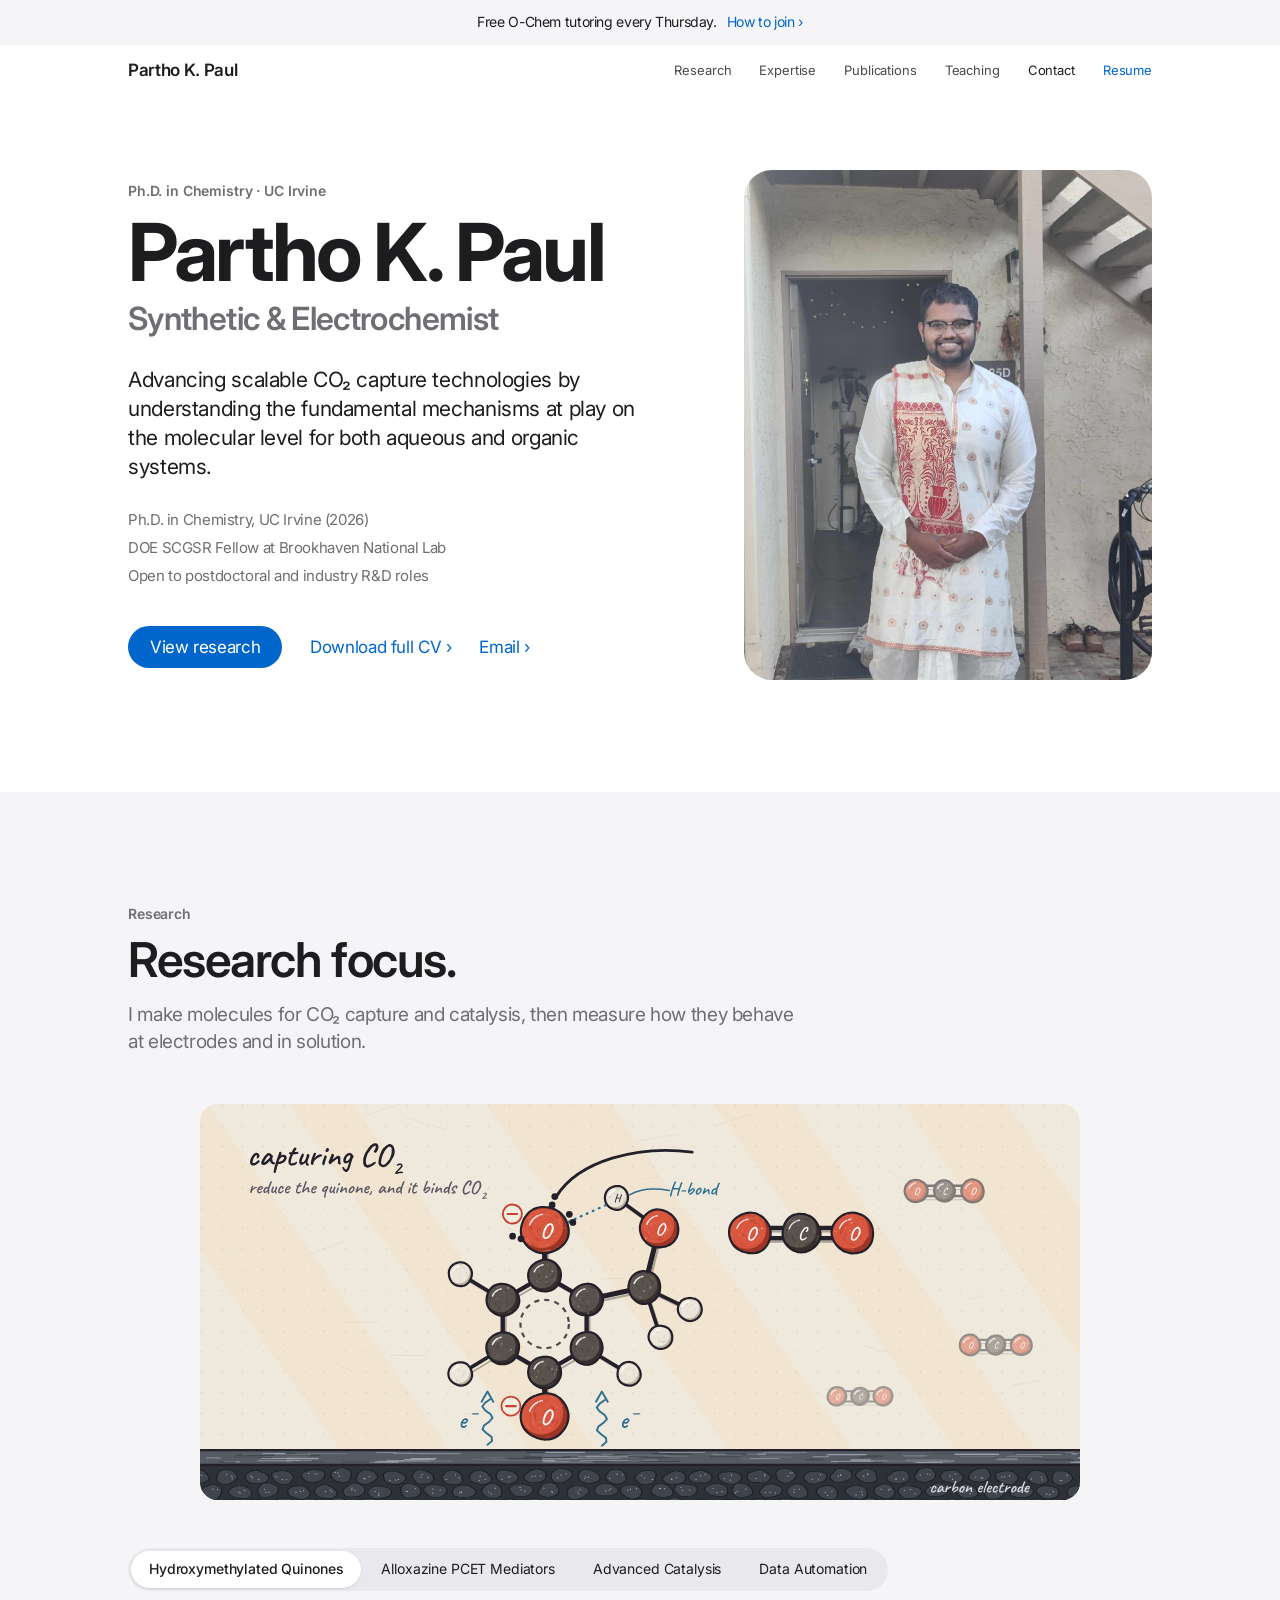
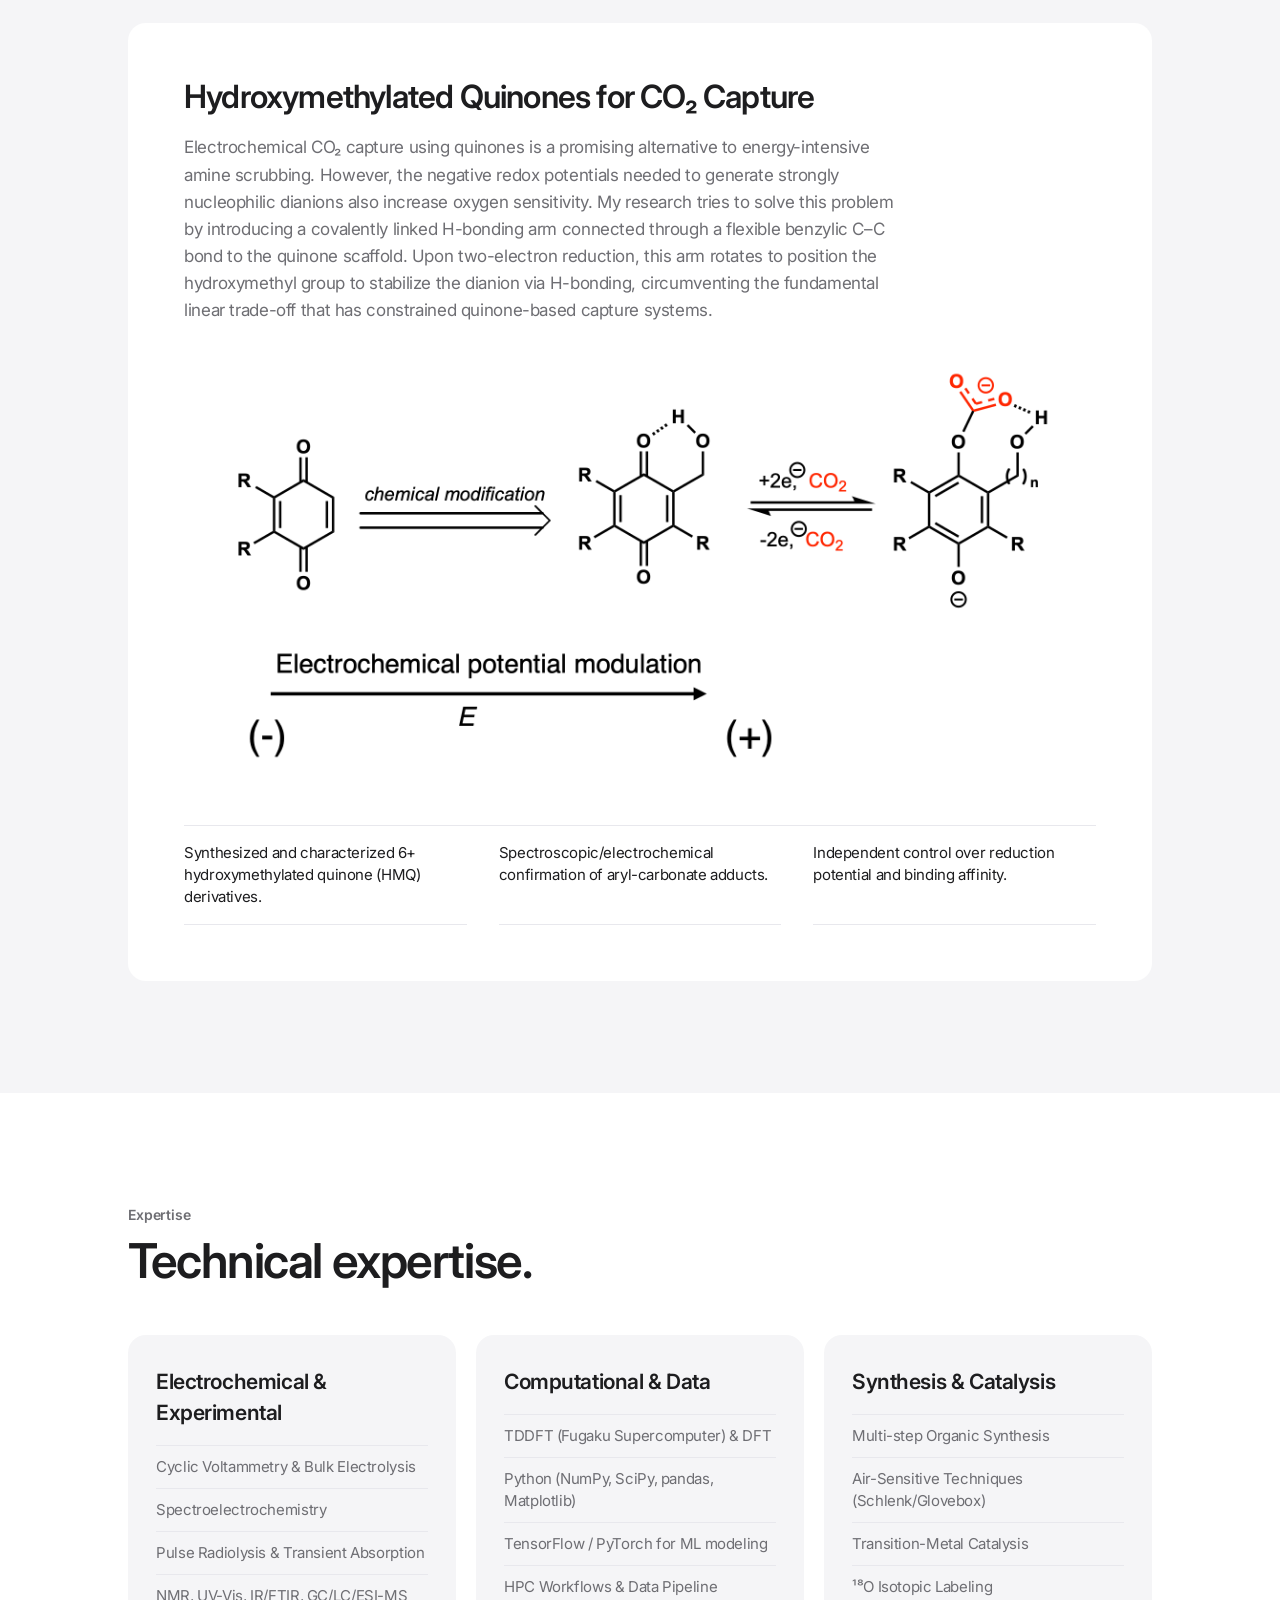
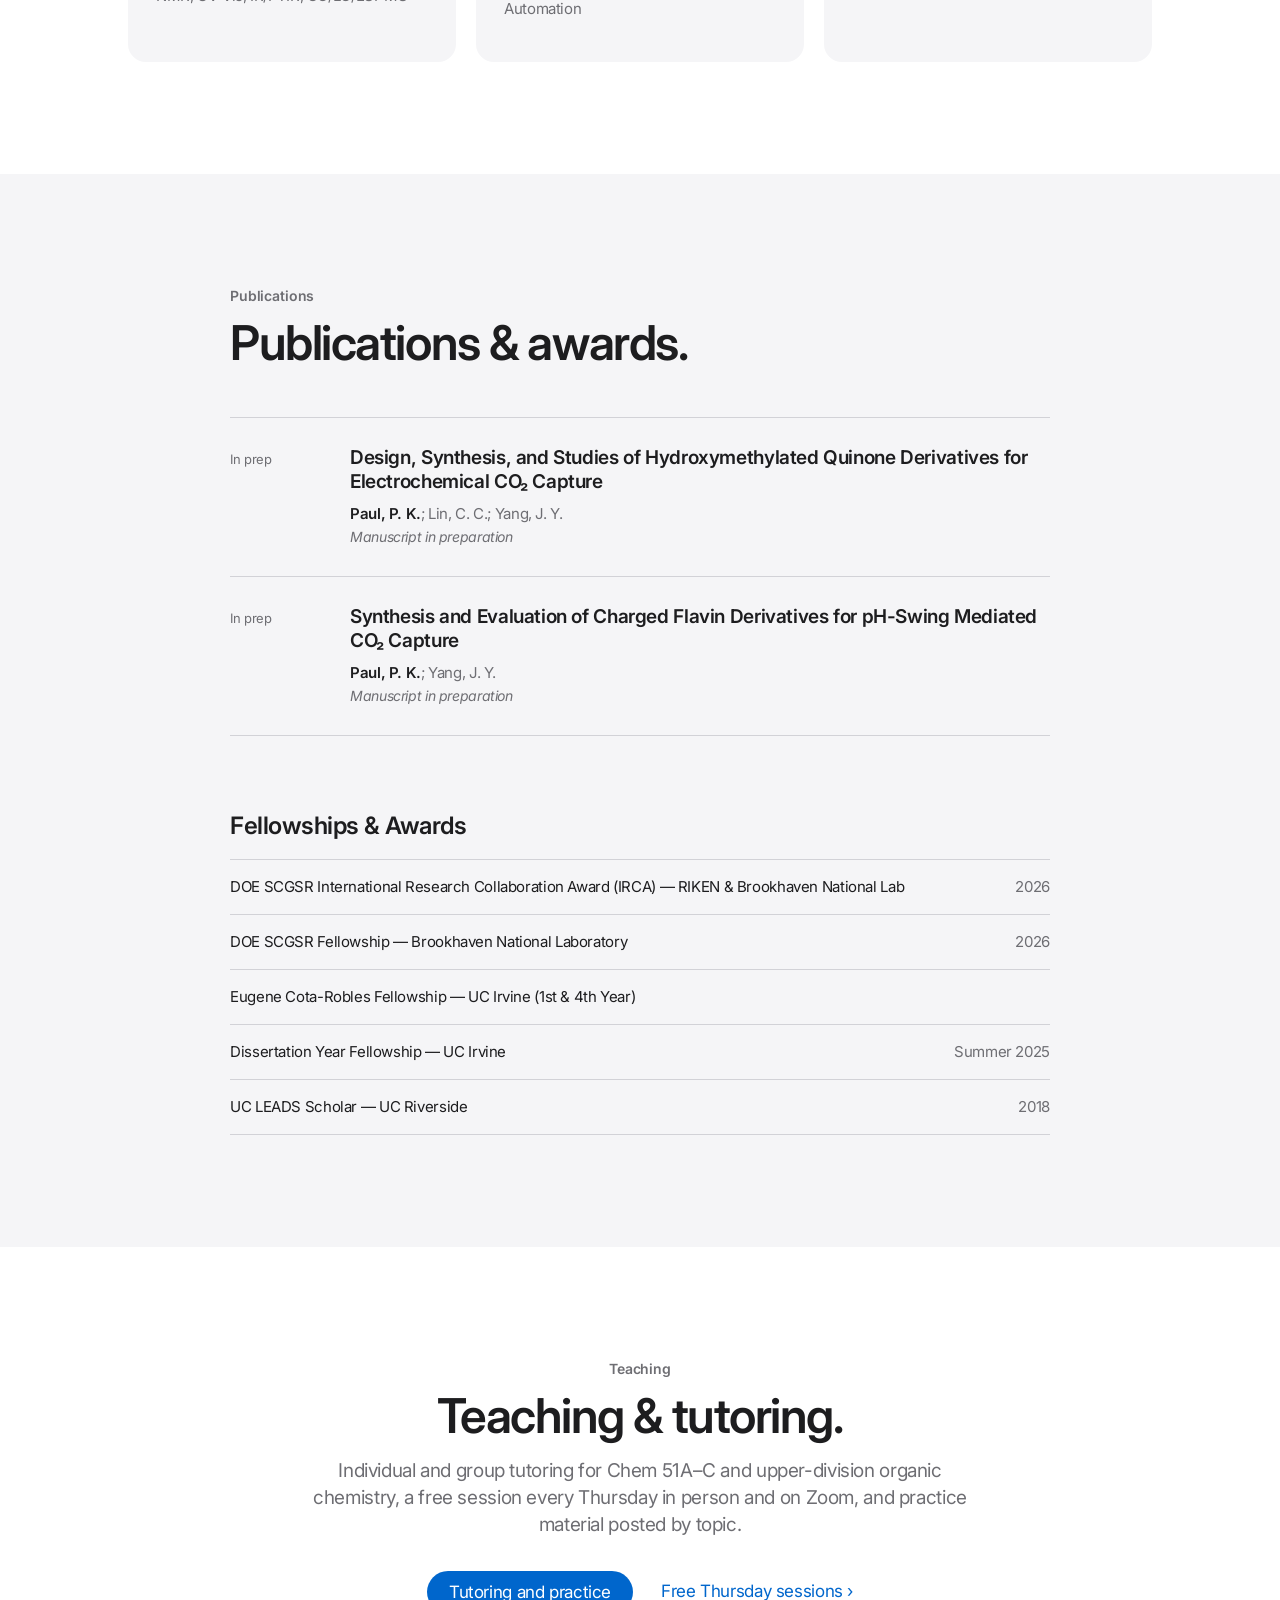
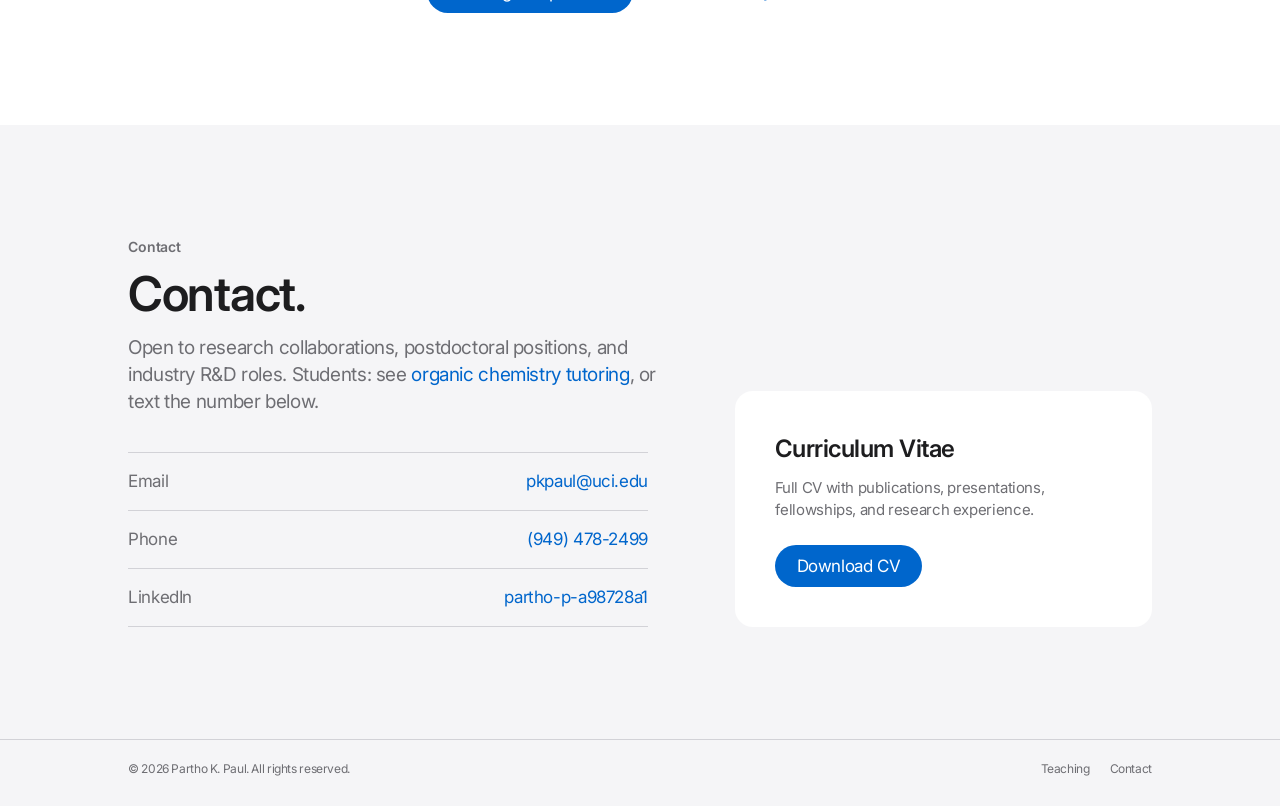
==== commit 9665d056: "Add files via upload" ====
--- a/index.html
+++ b/index.html
@@ -3,325 +3,278 @@
 <head>
     <meta charset="UTF-8">
     <meta name="viewport" content="width=device-width, initial-scale=1.0">
-    <title>Partho K. Paul | Synthetic & Electrochemist</title>
+    <title>Partho K. Paul | Synthetic &amp; Electrochemist</title>
+    <meta name="description" content="Partho K. Paul — synthetic and electrochemist working on electrochemical CO₂ capture. Research, publications, and organic chemistry tutoring.">
+    <link rel="canonical" href="https://parthor96.github.io/partho/">
+    <meta name="theme-color" content="#ffffff">
+    <meta property="og:type" content="website">
+    <meta property="og:url" content="https://parthor96.github.io/partho/">
+    <meta property="og:title" content="Partho K. Paul · Synthetic &amp; Electrochemist">
+    <meta property="og:description" content="Partho K. Paul — synthetic and electrochemist working on electrochemical CO₂ capture. Research, publications, and organic chemistry tutoring.">
+    <meta property="og:image" content="https://parthor96.github.io/partho/og-home.jpg">
+    <meta property="og:image:width" content="1200">
+    <meta property="og:image:height" content="630">
+    <meta property="og:image:alt" content="Hand-drawn illustration of a quinone dianion capturing CO₂ at a carbon electrode">
+    <meta name="twitter:card" content="summary_large_image">
+    <link rel="icon" href="favicon-32.png" sizes="32x32" type="image/png">
+    <link rel="apple-touch-icon" href="apple-touch-icon.png">
+    <script type="application/ld+json">
+    {"@context":"https://schema.org","@type":"Person","name":"Partho K. Paul","url":"https://parthor96.github.io/partho/","image":"https://parthor96.github.io/partho/profile.png","email":"mailto:pkpaul@uci.edu","jobTitle":"Synthetic & Electrochemist","affiliation":[{"@type":"CollegeOrUniversity","name":"University of California, Irvine"},{"@type":"ResearchOrganization","name":"Brookhaven National Laboratory"}],"knowsAbout":["Electrochemistry","CO2 capture","Organic synthesis","Spectroelectrochemistry"],"sameAs":["https://linkedin.com/in/partho-p-a98728a1"]}
+    </script>
+    <link rel="preconnect" href="https://fonts.googleapis.com">
+    <link rel="preconnect" href="https://fonts.gstatic.com" crossorigin>
+    <link href="https://fonts.googleapis.com/css2?family=Inter:wght@400;500;600;700&display=swap" rel="stylesheet">
     <link rel="stylesheet" href="style.css">
-    <link href="https://fonts.googleapis.com/css2?family=Inter:wght@300;400;500;600;700;800&display=swap" rel="stylesheet">
-    <link rel="stylesheet" href="https://cdnjs.cloudflare.com/ajax/libs/font-awesome/6.4.0/css/all.min.css">
 </head>
 <body>
-
-    <!-- ==========================================
-         NAVIGATION BAR 
-         ========================================== -->
-    <nav class="navbar" style="box-shadow: rgba(0, 0, 0, 0.1) 0px 4px 20px; background-color: rgb(255, 255, 255);">
+    <a class="skip" href="#main">Skip to content</a>
+
+    <!-- ANNOUNCEMENT BAR -->
+    <div class="announcement-banner" role="region" aria-label="Free tutoring announcement">
+        <span>Free O-Chem tutoring every Thursday.</span>
+        <a href="teaching/#thursday">How to join ›</a>
+    </div>
+
+    <!-- NAVIGATION -->
+    <nav class="navbar">
         <div class="nav-container">
-            <a href="#home" class="nav-logo"><img src="logo.png" alt="PKP Logo"></a>
+            <a href="#home" class="nav-logo">Partho K. Paul</a>
             <ul class="nav-links">
-                <li><a href="#home" class="nav-link active">Home</a></li>
                 <li><a href="#research" class="nav-link">Research</a></li>
-                <li><a href="#skills" class="nav-link">Expertise</a></li>
-                <li><a href="#publications" class="nav-link">Publications</a></li>
+                <li class="nav-hide-sm"><a href="#skills" class="nav-link">Expertise</a></li>
+                <li class="nav-hide-sm"><a href="#publications" class="nav-link">Publications</a></li>
                 <li><a href="teaching/" class="nav-link">Teaching</a></li>
-                <li><a href="Partho_Paul_Resume.pdf" download="" class="nav-btn"><i class="fa-solid fa-file-pdf"></i> Resume</a></li>
+                <li class="nav-hide-sm"><a href="#contact" class="nav-link">Contact</a></li>
+                <li><a href="Partho_Paul_Resume.pdf" download class="nav-link nav-resume">Resume</a></li>
             </ul>
         </div>
     </nav>
 
-    <!-- ==========================================
-         HERO SECTION (WHAT VISITORS SEE FIRST)
-         Edit your main headline and intro text here
-         ========================================== -->
+    <!-- HERO -->
     <header id="home" class="hero">
-        <video class="hero-video" autoplay="" muted="" loop="" playsinline="">
-            <source src="bg-video.mp4" type="video/mp4">
-            <source src="bg-video.mov" type="video/quicktime">
-        </video>
-        <div class="hero-content">
-            <div class="hero-text-container">
-                <div class="ecs-badge">
-                    <i class="fa-solid fa-location-dot"></i> Presenting at 249th ECS Meeting | Seattle
-                </div>
-                
+        <div class="container hero-grid">
+            <div class="hero-text">
+                <p class="eyebrow">Ph.D. in Chemistry · UC Irvine</p>
+
                 <!-- YOUR NAME AND TITLE -->
                 <h1 class="hero-title">Partho K. Paul</h1>
-                <h2 class="hero-subtitle">Synthetic &amp; Electrochemist</h2>
-                
+                <p class="hero-subtitle">Synthetic &amp; Electrochemist</p>
+
+                <!-- YOUR HOOK / ELEVATOR PITCH -->
+                <p class="hero-description">Advancing scalable CO₂ capture technologies by understanding the fundamental mechanisms at play on the molecular level for both aqueous and organic systems.</p>
+
                 <!-- YOUR AFFILIATIONS -->
-                <p class="hero-affiliation">
-                    <i class="fa-solid fa-building-columns"></i> Ph.D. Candidate at UC Irvine<br>
-                    <i class="fa-solid fa-flask-vial" style="margin-top: 8px;"></i> DOE SCGSR Fellow at Brookhaven National Lab
-                </p>
-                
-                <!-- YOUR HOOK / ELEVATOR PITCH -->
-                <p class="hero-description">
-                    Advancing scalable CO₂ capture technologies by understanding the fundamental mechanisms at play on the molecular level for both aqueous and organic systems.</p>
-                
-                <div class="availability-badge" style="margin-bottom: 30px; font-weight: 600; color: var(--uci-gold);">
-                    <i class="fa-solid fa-graduation-cap"></i> Expected Ph.D. Summer 2026 – Available for Full-Time R&amp;D Roles
-                </div>
+                <ul class="hero-meta">
+                    <li>Ph.D. in Chemistry, UC Irvine (2026)</li>
+                    <li>DOE SCGSR Fellow at Brookhaven National Lab</li>
+                    <li>Open to postdoctoral and industry R&amp;D roles</li>
+                </ul>
 
                 <div class="hero-actions">
-                    <a href="#research" class="btn btn-primary">View Research</a>
-                    <a href="Partho_Paul_CV.pdf" download="" class="btn btn-secondary">Download Full CV</a>
-                </div>
-            </div>
-            <div class="hero-image-container">
-                <div class="image-wrapper">
-                    <!-- TO CHANGE YOUR PICTURE, REPLACE 'profile.png' IN THIS FOLDER -->
-                    <img src="profile.png" alt="Partho Kumar Paul" class="profile-img">
-                </div>
+                    <a href="#research" class="btn btn-primary">View research</a>
+                    <a href="Partho_Paul_CV.pdf" download class="link-arrow">Download full CV</a>
+                    <a href="mailto:pkpaul@uci.edu" class="link-arrow">Email</a>
+                </div>
+            </div>
+            <div class="hero-image">
+                <!-- TO CHANGE YOUR PICTURE, REPLACE 'profile.png' IN THIS FOLDER -->
+                <img src="profile.png" alt="Partho Kumar Paul" width="1536" height="2048">
             </div>
         </div>
     </header>
 
-    <!-- ==========================================
-         RESEARCH SECTION (DRAG & SELECT TOPICS)
-         ========================================== -->
-    <section id="research" class="section research-section">
-        <div class="section-container">
-            <h2 class="section-title">Research Focus</h2>
-            <div class="title-underline"></div>
-            
-            <p class="section-intro">
-                My work connects targeted molecular design with comprehensive electrochemical and spectroscopic analysis to understand processes happening at the molecular level. Select a topic below to read the research summaries.
-            </p>
-
-            <div class="research-interactive">
-                
-                <!-- DRAGGABLE MENU TITLES -->
-                <div class="drag-container" id="dragContainer" style="cursor: grab;">
-                    <ul class="research-tabs" id="researchTabs">
-                        <!-- Make sure the data-target matches the id of the pane below -->
-                        <li class="tab-item" data-target="topic-co2">Hydroxymethylated Quinones</li>
-                        <li class="tab-item" data-target="topic-radiolysis">Alloxazine PCET Mediators</li>
-                        <li class="tab-item active" data-target="topic-crossover">Advanced Catalysis</li>
-                        <li class="tab-item" data-target="topic-automation">Data Automation</li>
-                    </ul>
-                </div>
-                
-                <div class="drag-hint">
-                    <i class="fa-solid fa-arrows-left-right"></i> Drag or swipe to explore topics
-                </div>
-
-                <!-- CONTENT FOR EACH RESEARCH TOPIC -->
-                <div class="research-content-area">
-                    
-                    <!-- TOPIC 1 -->
-                    <div class="research-pane" id="topic-co2">
-                        <div class="pane-header">
-                            <i class="fa-solid fa-leaf pane-icon"></i>
-                            <h3>Hydroxymethylated Quinones for CO₂ Capture</h3>
-                        </div>
-                        <p class="pane-text">
-                            Electrochemical CO₂ capture using quinones is a promising alternative to energy-intensive amine scrubbing. However, the negative redox potentials needed to generate strongly nucleophilic dianions also increase oxygen sensitivity. My research tries to solve this problem by introducing a covalently linked H-bonding arm connected through a flexible benzylic C–C bond to the quinone scaffold. Upon two-electron reduction, this arm rotates to position the hydroxymethyl group to stabilize the dianion via H-bonding, circumventing the fundamental linear trade-off that has constrained quinone-based capture systems.
-                        </p>
-                        
-                        <img src="figure1.png" onerror="this.src='data:image/svg+xml;utf8,<svg xmlns=\'http://www.w3.org/2000/svg\' width=\'800\' height=\'300\'><rect width=\'800\' height=\'300\' fill=\'%23f1f5f9\' rx=\'8\'/><text x=\'50%\' y=\'50%\' font-family=\'sans-serif\' font-size=\'24\' font-weight=\'bold\' fill=\'%2364748b\' text-anchor=\'middle\' dominant-baseline=\'middle\'>Save your quinone picture in the folder as: figure1.png</text></svg>'" style="max-width: 100%; border-radius: 8px; margin: 30px auto; display: block; box-shadow: 0 4px 15px rgba(0,0,0,0.1);">
-                        
-                        <ul class="pane-highlights">
-                            <li><i class="fa-solid fa-check"></i> Synthesized and characterized 6+ hydroxymethylated quinone (HMQ) derivatives</li>
-                            <li><i class="fa-solid fa-check"></i> Spectroscopic/electrochemical confirmation of aryl-carbonate adducts.</li>
-                            <li><i class="fa-solid fa-check"></i> Independent control over reduction potential and binding affinity.</li>
-                        </ul>
-                    </div>
-
-                    <!-- TOPIC 2 -->
-                    <div class="research-pane" id="topic-radiolysis">
-                        <div class="pane-header">
-                            <i class="fa-solid fa-atom pane-icon"></i>
-                            <h3>Alloxazine Derivatives as Tunable PCET Mediators</h3>
-                        </div>
-                        <p class="pane-text">
-                            Nature has spent billions of years perfecting the proton-coupled electron transfer (PCET) chemistry of flavins: biological cofactors that drive essential redox processes across all living systems. My research asks: can we harness this biologically optimized 2e⁻/2H⁺ reactivity for CO₂ capture? The challenge is that natural flavins are poorly soluble in water, limiting their practical use. I addressed this by synthesizing novel alloxazine derivatives bearing distal charged groups that dramatically enhance aqueous solubility while preserving the redox active core. Importantly, these distal groups lead to stability differences as demonstrated by spectroelectrochemical and pulse radiolysis studies.</p>
-                        
-                        <img src="figure2.png" onerror="this.src='data:image/svg+xml;utf8,<svg xmlns=\'http://www.w3.org/2000/svg\' width=\'800\' height=\'300\'><rect width=\'800\' height=\'300\' fill=\'%23f1f5f9\' rx=\'8\'/><text x=\'50%\' y=\'50%\' font-family=\'sans-serif\' font-size=\'24\' font-weight=\'bold\' fill=\'%2364748b\' text-anchor=\'middle\' dominant-baseline=\'middle\'>Save your alloxazine picture in the folder as: figure2.png</text></svg>'" style="max-width: 100%; border-radius: 8px; margin: 30px auto; display: block; box-shadow: 0 4px 15px rgba(0,0,0,0.1);">
-
-                        <ul class="pane-highlights">
-                            <li><i class="fa-solid fa-check"></i> Demonstrated reversible 2e⁻/2H⁺ PCET redox chemistry.</li>
-                            <li><i class="fa-solid fa-check"></i> Conducting pulse radiolysis experiments to observe transient radicals.</li>
-                            <li><i class="fa-solid fa-check"></i> Integrating into flow cell architectures for continuous cycling.</li>
-                        </ul>
-                    </div>
-
-                    <!-- TOPIC 3 -->
-                    <div class="research-pane active" id="topic-crossover">
-                        <div class="pane-header">
-                            <i class="fa-solid fa-flask pane-icon"></i>
-                            <h3>Advanced Synthetic Methodology &amp; Catalysis</h3>
-                        </div>
-                        <p class="pane-text">Early in my graduate research experience, I had the opportunity to take part in rigorous, multi-step organic synthesis and complex catalysis. During my time in the Pronin Lab (UCI), I investigated cobalt-catalyzed radical–polar crossover reactions, running intricate, air-sensitive syntheses. By using isotopic labeling (¹⁸O) and multi-technique characterization (NMR, IR, mass spectrometry), I was able to elucidate some key steps of cobalt-salen catalyzed hydrofunctionalization and ring-opening reactions.</p>
-                        
-                        <img src="figure3.png" onerror="this.src='data:image/svg+xml;utf8,<svg xmlns=\'http://www.w3.org/2000/svg\' width=\'800\' height=\'300\'><rect width=\'800\' height=\'300\' fill=\'%23f1f5f9\' rx=\'8\'/><text x=\'50%\' y=\'50%\' font-family=\'sans-serif\' font-size=\'24\' font-weight=\'bold\' fill=\'%2364748b\' text-anchor=\'middle\' dominant-baseline=\'middle\'>Save your catalysis picture in the folder as: figure3.png</text></svg>'" style="max-width: 100%; border-radius: 8px; margin: 30px auto; display: block; box-shadow: 0 4px 15px rgba(0,0,0,0.1);">
-
-                        <ul class="pane-highlights">
-                            <li><i class="fa-solid fa-check"></i> Executed multi-step air-sensitive synthetic campaigns.</li>
-                            <li><i class="fa-solid fa-check"></i> Performed sophisticated ¹⁸O isotopic labeling studies.</li>
-                        </ul>
-                    </div>
-
-                    <!-- TOPIC 4 -->
-                    <div class="research-pane" id="topic-automation">
-                        <div class="pane-header">
-                            <i class="fa-solid fa-code pane-icon"></i>
-                            <h3>Computational Data Automation</h3>
-                        </div>
-                        <p class="pane-text">
-                            Modern physical and organic chemistry generates massive datasets that require sophisticated analysis. To accelerate our research pipeline, I built custom Python-based tools to automate the processing of complex spectroscopic and electrochemical data, significantly reducing analysis time and minimizing human error while mentoring undergraduate researchers in computational techniques.
-                        </p>
-
-                        <!-- TO ADD A FIGURE, ADD YOUR IMG TAG HERE -->
-
-                        <ul class="pane-highlights">
-                            <li><i class="fa-solid fa-check"></i> Built custom Python automation pipelines.</li>
-                            <li><i class="fa-solid fa-check"></i> Processed large CV, UV-Vis, and bulk electrolysis datasets.</li>
-                        </ul>
-                    </div>
-                </div>
-            </div>
-        </div>
-    </section>
-
-
-
-    <!-- ==========================================
-         TECHNICAL & ELECTROCHEMICAL EXPERTISE
-         ========================================== -->
-    <section id="skills" class="section" style="background-color: var(--bg-light);">
-        <div class="section-container">
-            <h2 class="section-title">Technical Expertise</h2>
-            <div class="title-underline"></div>
-            
-            <div style="display: grid; grid-template-columns: repeat(auto-fit, minmax(300px, 1fr)); gap: 30px; margin-top: 40px;">
-                <div class="pub-card" style="padding: 25px; flex-direction: column;">
-                    <h3 style="color: var(--uci-gold); margin-bottom: 15px;"><i class="fa-solid fa-bolt"></i> Electrochemical &amp; Experimental</h3>
-                    <ul style="list-style-type: none;">
-                        <li style="margin-bottom: 10px;"><i class="fa-solid fa-check" style="color: var(--text-muted); margin-right: 10px;"></i> Cyclic Voltammetry &amp; Bulk Electrolysis</li>
-                        <li style="margin-bottom: 10px;"><i class="fa-solid fa-check" style="color: var(--text-muted); margin-right: 10px;"></i> Spectroelectrochemistry</li>
-                        <li style="margin-bottom: 10px;"><i class="fa-solid fa-check" style="color: var(--text-muted); margin-right: 10px;"></i> Pulse Radiolysis &amp; Transient Absorption</li>
-                        <li style="margin-bottom: 10px;"><i class="fa-solid fa-check" style="color: var(--text-muted); margin-right: 10px;"></i> NMR, UV-Vis, IR/FTIR, GC/LC/ESI-MS</li>
-                    </ul>
-                </div>
-                
-                <div class="pub-card" style="padding: 25px; flex-direction: column;">
-                    <h3 style="color: var(--uci-gold); margin-bottom: 15px;"><i class="fa-solid fa-laptop-code"></i> Computational &amp; Data</h3>
-                    <ul style="list-style-type: none;">
-                        <li style="margin-bottom: 10px;"><i class="fa-solid fa-check" style="color: var(--text-muted); margin-right: 10px;"></i> TDDFT (Fugaku Supercomputer) &amp; DFT</li>
-                        <li style="margin-bottom: 10px;"><i class="fa-solid fa-check" style="color: var(--text-muted); margin-right: 10px;"></i> Python (NumPy, SciPy, pandas, Matplotlib)</li>
-                        <li style="margin-bottom: 10px;"><i class="fa-solid fa-check" style="color: var(--text-muted); margin-right: 10px;"></i> TensorFlow / PyTorch for ML modeling</li>
-                        <li style="margin-bottom: 10px;"><i class="fa-solid fa-check" style="color: var(--text-muted); margin-right: 10px;"></i> HPC Workflows &amp; Data Pipeline Automation</li>
-                    </ul>
-                </div>
-
-                <div class="pub-card" style="padding: 25px; flex-direction: column;">
-                    <h3 style="color: var(--uci-gold); margin-bottom: 15px;"><i class="fa-solid fa-flask"></i> Synthesis &amp; Catalysis</h3>
-                    <ul style="list-style-type: none;">
-                        <li style="margin-bottom: 10px;"><i class="fa-solid fa-check" style="color: var(--text-muted); margin-right: 10px;"></i> Multi-step Organic Synthesis</li>
-                        <li style="margin-bottom: 10px;"><i class="fa-solid fa-check" style="color: var(--text-muted); margin-right: 10px;"></i> Air-Sensitive Techniques (Schlenk/Glovebox)</li>
-                        <li style="margin-bottom: 10px;"><i class="fa-solid fa-check" style="color: var(--text-muted); margin-right: 10px;"></i> Transition-Metal Catalysis</li>
-                        <li style="margin-bottom: 10px;"><i class="fa-solid fa-check" style="color: var(--text-muted); margin-right: 10px;"></i> ¹⁸O Isotopic Labeling</li>
-                    </ul>
-                </div>
-            </div>
-        </div>
-    </section>
-
-    <!-- ==========================================
-         PUBLICATIONS & AWARDS SECTION
-         ========================================== -->
-    <section id="publications" class="section research-section" style="background-color: var(--bg-dark);">
-        <div class="section-container">
-            <h2 class="section-title">Publications &amp; Awards</h2>
-            <div class="title-underline"></div>
-            
-            <div class="publications-list">
-                <!-- PUBLICATION 1 -->
-                <div class="pub-card">
-                    <div class="pub-year">In Prep</div>
-                    <div class="pub-content">
+    <main id="main">
+    <!-- RESEARCH -->
+    <section id="research" class="section section-alt">
+        <div class="container">
+            <div class="section-head">
+                <p class="eyebrow">Research</p>
+                <h2 class="section-title">Research focus.</h2>
+                <p class="section-intro">I make molecules for CO₂ capture and catalysis, then measure how they behave at electrodes and in solution.</p>
+            </div>
+
+            <figure class="research-illo"><img src="quinone.svg" alt="Illustration: a hydroxymethylated quinone dianion, formed by two electrons from a carbon electrode, binds CO₂ while its hydroxymethyl arm hydrogen-bonds to the phenoxide oxygen." width="1200" height="540" loading="lazy" decoding="async"></figure>
+
+            <!-- TOPIC SWITCHER: data-target must match the id of a pane below -->
+            <div class="segmented-wrap">
+                <div class="segmented" role="tablist" aria-label="Research topics">
+                    <button type="button" class="tab-item active" data-target="topic-co2" role="tab" id="tab-topic-co2" aria-controls="topic-co2" aria-selected="true" tabindex="0">Hydroxymethylated Quinones</button>
+                    <button type="button" class="tab-item" data-target="topic-radiolysis" role="tab" id="tab-topic-radiolysis" aria-controls="topic-radiolysis" aria-selected="false" tabindex="-1">Alloxazine PCET Mediators</button>
+                    <button type="button" class="tab-item" data-target="topic-crossover" role="tab" id="tab-topic-crossover" aria-controls="topic-crossover" aria-selected="false" tabindex="-1">Advanced Catalysis</button>
+                    <button type="button" class="tab-item" data-target="topic-automation" role="tab" id="tab-topic-automation" aria-controls="topic-automation" aria-selected="false" tabindex="-1">Data Automation</button>
+                </div>
+            </div>
+
+            <div class="panes">
+                <!-- TOPIC 1 -->
+                <article class="research-pane active" id="topic-co2" role="tabpanel" aria-labelledby="tab-topic-co2" tabindex="0">
+                    <h3>Hydroxymethylated Quinones for CO₂ Capture</h3>
+                    <p>Electrochemical CO₂ capture using quinones is a promising alternative to energy-intensive amine scrubbing. However, the negative redox potentials needed to generate strongly nucleophilic dianions also increase oxygen sensitivity. My research tries to solve this problem by introducing a covalently linked H-bonding arm connected through a flexible benzylic C–C bond to the quinone scaffold. Upon two-electron reduction, this arm rotates to position the hydroxymethyl group to stabilize the dianion via H-bonding, circumventing the fundamental linear trade-off that has constrained quinone-based capture systems.</p>
+                    <figure class="pane-figure"><a href="figure1.png"><img src="figure1.png" alt="Hydroxymethylated quinone CO₂ capture scheme" width="1750" height="880" loading="lazy" decoding="async"></a></figure>
+                    <ul class="highlights">
+                        <li>Synthesized and characterized 6+ hydroxymethylated quinone (HMQ) derivatives.</li>
+                        <li>Spectroscopic/electrochemical confirmation of aryl-carbonate adducts.</li>
+                        <li>Independent control over reduction potential and binding affinity.</li>
+                    </ul>
+                </article>
+
+                <!-- TOPIC 2 -->
+                <article class="research-pane" id="topic-radiolysis" role="tabpanel" aria-labelledby="tab-topic-radiolysis" tabindex="0">
+                    <h3>Alloxazine Derivatives as Tunable PCET Mediators</h3>
+                    <p>Flavins are biological cofactors whose proton-coupled electron transfer (PCET) chemistry drives essential redox processes across all living systems. My research asks: can we harness this biologically optimized 2e⁻/2H⁺ reactivity for CO₂ capture? The challenge is that natural flavins are poorly soluble in water, limiting their practical use. I addressed this by synthesizing novel alloxazine derivatives bearing distal charged groups that increase aqueous solubility while preserving the redox active core. Importantly, these distal groups lead to stability differences as demonstrated by spectroelectrochemical and pulse radiolysis studies.</p>
+                    <figure class="pane-figure"><a href="figure2.png"><img src="figure2.png" alt="Alloxazine derivatives" width="1246" height="1054" loading="lazy" decoding="async"></a></figure>
+                    <ul class="highlights">
+                        <li>Demonstrated reversible 2e⁻/2H⁺ PCET redox chemistry.</li>
+                        <li>Conducting pulse radiolysis experiments to observe transient radicals.</li>
+                        <li>Integrating into flow cell architectures for continuous cycling.</li>
+                    </ul>
+                </article>
+
+                <!-- TOPIC 3 -->
+                <article class="research-pane" id="topic-crossover" role="tabpanel" aria-labelledby="tab-topic-crossover" tabindex="0">
+                    <h3>Advanced Synthetic Methodology &amp; Catalysis</h3>
+                    <p>Early in my graduate research experience, I had the opportunity to take part in rigorous, multi-step organic synthesis and complex catalysis. During my time in the Pronin Lab (UCI), I investigated cobalt-catalyzed radical–polar crossover reactions, running intricate, air-sensitive syntheses. By using isotopic labeling (¹⁸O) and multi-technique characterization (NMR, IR, mass spectrometry), I was able to elucidate some key steps of cobalt-salen catalyzed hydrofunctionalization and ring-opening reactions.</p>
+                    <figure class="pane-figure"><a href="figure3.png"><img src="figure3.png" alt="Cobalt-salen catalyzed reaction scheme" width="538" height="112" loading="lazy" decoding="async"></a></figure>
+                    <ul class="highlights">
+                        <li>Executed multi-step air-sensitive synthetic campaigns.</li>
+                        <li>Performed ¹⁸O isotopic labeling studies.</li>
+                    </ul>
+                </article>
+
+                <!-- TOPIC 4 -->
+                <article class="research-pane" id="topic-automation" role="tabpanel" aria-labelledby="tab-topic-automation" tabindex="0">
+                    <h3>Computational Data Automation</h3>
+                    <p>I built custom Python-based tools to automate the processing of complex spectroscopic and electrochemical data, reducing analysis time and minimizing human error while mentoring undergraduate researchers in computational techniques.</p>
+                    <!-- TO ADD A FIGURE: <figure class="pane-figure"><img src="figure4.png" alt=""></figure> -->
+                    <ul class="highlights">
+                        <li>Built custom Python automation pipelines.</li>
+                        <li>Processed large CV, UV-Vis, and bulk electrolysis datasets.</li>
+                    </ul>
+                </article>
+            </div>
+        </div>
+    </section>
+
+    <!-- TECHNICAL EXPERTISE -->
+    <section id="skills" class="section">
+        <div class="container">
+            <div class="section-head">
+                <p class="eyebrow">Expertise</p>
+                <h2 class="section-title">Technical expertise.</h2>
+            </div>
+            <div class="skill-grid">
+                <div class="skill-card">
+                    <h3>Electrochemical &amp; Experimental</h3>
+                    <ul>
+                        <li>Cyclic Voltammetry &amp; Bulk Electrolysis</li>
+                        <li>Spectroelectrochemistry</li>
+                        <li>Pulse Radiolysis &amp; Transient Absorption</li>
+                        <li>NMR, UV-Vis, IR/FTIR, GC/LC/ESI-MS</li>
+                    </ul>
+                </div>
+                <div class="skill-card">
+                    <h3>Computational &amp; Data</h3>
+                    <ul>
+                        <li>TDDFT (Fugaku Supercomputer) &amp; DFT</li>
+                        <li>Python (NumPy, SciPy, pandas, Matplotlib)</li>
+                        <li>TensorFlow / PyTorch for ML modeling</li>
+                        <li>HPC Workflows &amp; Data Pipeline Automation</li>
+                    </ul>
+                </div>
+                <div class="skill-card">
+                    <h3>Synthesis &amp; Catalysis</h3>
+                    <ul>
+                        <li>Multi-step Organic Synthesis</li>
+                        <li>Air-Sensitive Techniques (Schlenk/Glovebox)</li>
+                        <li>Transition-Metal Catalysis</li>
+                        <li>¹⁸O Isotopic Labeling</li>
+                    </ul>
+                </div>
+            </div>
+        </div>
+    </section>
+
+    <!-- PUBLICATIONS & AWARDS -->
+    <section id="publications" class="section section-alt">
+        <div class="container narrow">
+            <div class="section-head">
+                <p class="eyebrow">Publications</p>
+                <h2 class="section-title">Publications &amp; awards.</h2>
+            </div>
+
+            <ul class="pub-list">
+                <li class="pub">
+                    <span class="pub-status">In prep</span>
+                    <div>
                         <h3 class="pub-title">Design, Synthesis, and Studies of Hydroxymethylated Quinone Derivatives for Electrochemical CO₂ Capture</h3>
                         <p class="pub-authors"><strong>Paul, P. K.</strong>; Lin, C. C.; Yang, J. Y.</p>
-                        <span class="pub-journal">Manuscript in preparation</span>
+                        <p class="pub-journal">Manuscript in preparation</p>
                     </div>
-                </div>
-
-                <!-- PUBLICATION 2 -->
-                <div class="pub-card">
-                    <div class="pub-year">In Prep</div>
-                    <div class="pub-content">
+                </li>
+                <li class="pub">
+                    <span class="pub-status">In prep</span>
+                    <div>
                         <h3 class="pub-title">Synthesis and Evaluation of Charged Flavin Derivatives for pH-Swing Mediated CO₂ Capture</h3>
                         <p class="pub-authors"><strong>Paul, P. K.</strong>; Yang, J. Y.</p>
-                        <span class="pub-journal">Manuscript in preparation</span>
+                        <p class="pub-journal">Manuscript in preparation</p>
                     </div>
-                </div>
-            </div>
-
-            <div class="awards-container" style="margin-top: 50px;">
-                <h3 style="text-align: center; font-size: 2rem; margin-bottom: 30px;">Fellowships &amp; Awards</h3>
-                <ul class="awards-list" style="list-style: none; max-width: 800px; margin: 0 auto; background-color: var(--bg-card); border-radius: 15px; padding: 20px; border: 1px solid var(--border-color);">
-                    <li style="padding: 15px; border-bottom: 1px solid var(--border-color); display: flex; align-items: center; gap: 15px;"><i class="fa-solid fa-award" style="color: var(--uci-gold); font-size: 1.2rem;"></i> DOE SCGSR International Research Collaboration Award (IRCA) — RIKEN &amp; Brookhaven National Lab (2026)</li>
-                    <li style="padding: 15px; border-bottom: 1px solid var(--border-color); display: flex; align-items: center; gap: 15px;"><i class="fa-solid fa-award" style="color: var(--uci-gold); font-size: 1.2rem;"></i> DOE SCGSR Fellowship — Brookhaven National Laboratory (2026)</li>
-                    <li style="padding: 15px; border-bottom: 1px solid var(--border-color); display: flex; align-items: center; gap: 15px;"><i class="fa-solid fa-award" style="color: var(--uci-gold); font-size: 1.2rem;"></i> Eugene Cota-Robles Fellowship — UC Irvine (1st &amp; 4th Year)</li>
-                    <li style="padding: 15px; border-bottom: 1px solid var(--border-color); display: flex; align-items: center; gap: 15px;"><i class="fa-solid fa-award" style="color: var(--uci-gold); font-size: 1.2rem;"></i> Dissertation Year Fellowship — UC Irvine (Summer 2025)</li>
-                    <li style="padding: 15px; display: flex; align-items: center; gap: 15px;"><i class="fa-solid fa-award" style="color: var(--uci-gold); font-size: 1.2rem;"></i> UC LEADS Scholar — UC Riverside (2018)</li>
+                </li>
+            </ul>
+
+            <h3 class="subhead">Fellowships &amp; Awards</h3>
+            <ul class="award-list">
+                <li>DOE SCGSR International Research Collaboration Award (IRCA) — RIKEN &amp; Brookhaven National Lab <span>2026</span></li>
+                <li>DOE SCGSR Fellowship — Brookhaven National Laboratory <span>2026</span></li>
+                <li>Eugene Cota-Robles Fellowship — UC Irvine (1st &amp; 4th Year)</li>
+                <li>Dissertation Year Fellowship — UC Irvine <span>Summer 2025</span></li>
+                <li>UC LEADS Scholar — UC Riverside <span>2018</span></li>
+            </ul>
+        </div>
+    </section>
+
+    <!-- TEACHING TEASER -->
+    <section id="teaching" class="section">
+        <div class="container teaser">
+            <p class="eyebrow">Teaching</p>
+            <h2 class="section-title">Teaching &amp; tutoring.</h2>
+            <p class="section-intro">Individual and group tutoring for Chem 51A–C and upper-division organic chemistry, a free session every Thursday in person and on Zoom, and practice material posted by topic.</p>
+            <div class="teaser-actions">
+                <a class="btn btn-primary" href="teaching/">Tutoring and practice</a>
+                <a class="link-arrow" href="teaching/#thursday">Free Thursday sessions</a>
+            </div>
+        </div>
+    </section>
+
+    <!-- CONTACT -->
+    <section id="contact" class="section section-alt">
+        <div class="container contact-grid">
+            <div>
+                <p class="eyebrow">Contact</p>
+                <h2 class="section-title">Contact.</h2>
+                <p class="section-intro">Open to research collaborations, postdoctoral positions, and industry R&amp;D roles. Students: see <a href="teaching/">organic chemistry tutoring</a>, or text the number below.</p>
+                <ul class="contact-list">
+                    <li><span>Email</span><a href="mailto:pkpaul@uci.edu">pkpaul@uci.edu</a></li>
+                    <li><span>Phone</span><a href="tel:+19494782499">(949) 478-2499</a></li>
+                    <li><span>LinkedIn</span><a href="https://linkedin.com/in/partho-p-a98728a1" target="_blank" rel="noopener">partho-p-a98728a1</a></li>
                 </ul>
             </div>
-        </div>
-    </section>
-
-    <!-- ==========================================
-         TEACHING & TUTORING SECTION
-         Videos + practice problems are listed in app.js
-         (look for TEACHING_RESOURCES near the top).
-         Put your PDFs in the "teaching/" folder.
-         ========================================== -->
-    <section id="teaching" class="section teaching-section">
-        <div class="section-container">
-            <h2 class="section-title">Teaching &amp; Tutoring</h2>
-            <div class="title-underline"></div>
-            <p class="section-intro">Organic chemistry practice problems, worked solutions, and video walkthroughs. Explore the teaching page or get in touch about individual and group tutoring.</p>
-            <div style="text-align: center"><a class="btn btn-primary" href="teaching/">Explore Teaching &amp; Tutoring →</a></div>
-        </div>
-    </section>
-
-    <!-- ==========================================
-         FOOTER & CONTACT SECTION
-         ========================================== -->
-    <footer id="contact" class="footer">
-        <div class="section-container">
-            <div class="footer-grid">
-                <div class="footer-info">
-                    <h2>Let's Connect</h2>
-                    <p>I am presenting at the 249th ECS Meeting in Seattle and open to discussing research, collaborations, and full-time R&amp;D career opportunities. Students: call or text the number below for <a href="teaching/#tutoring" style="color: var(--uci-gold); font-weight: 600;">organic chemistry tutoring</a>.</p>
-                    <div class="contact-methods">
-                        <a href="mailto:pkpaul@uci.edu" class="contact-item">
-                            <i class="fa-solid fa-envelope"></i> pkpaul@uci.edu
-                        </a>
-                        <a href="https://linkedin.com/in/partho-p-a98728a1" target="_blank" class="contact-item">
-                            <i class="fa-brands fa-linkedin"></i> LinkedIn Profile
-                        </a>
-                        <a href="tel:+19494782499" class="contact-item">
-                            <i class="fa-solid fa-phone"></i> (949) 478-2499
-                        </a>
-                    </div>
-                </div>
-                <div class="footer-cv">
-                    <div class="cv-box">
-                        <i class="fa-regular fa-file-lines cv-icon"></i>
-                        <h3>Curriculum Vitae</h3>
-                        <p>Download my full CV for a comprehensive look at my background.</p>
-                        <a href="Partho_Paul_Ultimate_CV.pdf" download="" class="btn btn-primary cv-btn">Download Ultimate PDF</a>
-                    </div>
-                </div>
-            </div>
-            <div class="footer-bottom">
-                <p>© 2026 Partho K. Paul. All rights reserved.</p>
-            </div>
+            <div class="cv-card">
+                <h3>Curriculum Vitae</h3>
+                <p>Full CV with publications, presentations, fellowships, and research experience.</p>
+                <a href="Partho_Paul_Ultimate_CV.pdf" download class="btn btn-primary">Download CV</a>
+            </div>
+        </div>
+    </section>
+
+    </main>
+
+    <footer class="site-footer">
+        <div class="container">
+            <p>© 2026 Partho K. Paul. All rights reserved.</p>
+            <nav aria-label="Footer"><a href="teaching/">Teaching</a><a href="#contact">Contact</a></nav>
         </div>
     </footer>
 
-
-
     <script src="app.js"></script>
-
 </body>
-</html>+</html>
--- a/style.css
+++ b/style.css
@@ -1,975 +1,403 @@
+/* =========================================================
+   Partho K. Paul — shared design system
+   Used by index.html and teaching/index.html
+   One accent color, two surface colors, one type family.
+   ========================================================= */
+
 :root {
-    --bg-dark: #ffffff;
-    --bg-light: #f8fafc;
-    --bg-card: #ffffff;
-    --uci-blue: #0064a4;
-    --uci-blue-light: #3b82f6;
-    --uci-gold: #c9a000; /* Darker gold for readability on white */
-    --uci-gold-hover: #e6b700;
-    --text-main: #1e293b;
-    --text-muted: #475569;
-    --border-color: rgba(0, 0, 0, 0.1);
-    --transition-speed: 0.3s;
-}
-
-* {
-    margin: 0;
-    padding: 0;
-    box-sizing: border-box;
-    scroll-behavior: smooth;
-}
+    --bg: #ffffff;
+    --bg-alt: #f5f5f7;
+    --text: #1d1d1f;
+    --text-2: #6e6e73;
+    --text-3: #6e6e73; /* AA contrast on white and #f5f5f7 */
+    --line: #d2d2d7;
+    --line-soft: #e8e8ed;
+    --accent: #0066cc;
+    --accent-hover: #0077ed;
+    --radius: 18px;
+    --container: 1024px;
+    --font: -apple-system, BlinkMacSystemFont, "SF Pro Text", "Inter", "Helvetica Neue", Helvetica, Arial, sans-serif;
+    --font-display: -apple-system, BlinkMacSystemFont, "SF Pro Display", "Inter", "Helvetica Neue", Helvetica, Arial, sans-serif;
+}
+
+*, *::before, *::after { box-sizing: border-box; margin: 0; padding: 0; }
+
+html { scroll-behavior: smooth; scroll-padding-top: 64px; -webkit-text-size-adjust: 100%; }
 
 body {
-    font-family: 'Inter', sans-serif;
-    background-color: var(--bg-dark);
-    color: var(--text-main);
-    line-height: 1.6;
-    overflow-x: hidden;
-}
-
-/* Typography */
-h1, h2, h3, h4 {
-    font-weight: 700;
-    line-height: 1.2;
-}
-
-/* Utilities */
-.section-container {
-    max-width: 1200px;
-    margin: 0 auto;
-    padding: 0 5%;
-}
-
-.section {
-    padding: 100px 0;
+    font-family: var(--font);
+    font-size: 17px;
+    line-height: 1.47;
+    letter-spacing: -0.022em;
+    color: var(--text);
+    background: var(--bg);
+    -webkit-font-smoothing: antialiased;
+    -moz-osx-font-smoothing: grayscale;
+}
+
+img { max-width: 100%; height: auto; display: block; }
+a { color: var(--accent); text-decoration: none; }
+a:hover { text-decoration: underline; text-underline-offset: 3px; }
+:focus-visible { outline: 2px solid var(--accent); outline-offset: 3px; border-radius: 4px; }
+ul { list-style: none; }
+
+.container { width: min(var(--container), 100% - 44px); margin: 0 auto; }
+.container.narrow { --container: 820px; }
+
+/* ---------- Type ---------- */
+h1, h2, h3 { font-family: var(--font-display); font-weight: 600; color: var(--text); }
+
+.eyebrow {
+    font-size: 14px;
+    font-weight: 600;
+    letter-spacing: -0.01em;
+    color: var(--text-2);
+    margin-bottom: 10px;
 }
 
 .section-title {
-    font-size: 2.5rem;
-    margin-bottom: 10px;
-    text-align: center;
-}
-
-.title-underline {
-    height: 4px;
-    width: 60px;
-    background-color: var(--uci-gold);
-    margin: 0 auto 50px;
-    border-radius: 2px;
-}
-
+    font-size: clamp(34px, 5vw, 48px);
+    line-height: 1.08;
+    letter-spacing: -0.03em;
+}
+
+.section-intro {
+    font-size: 19px;
+    line-height: 1.42;
+    color: var(--text-2);
+    max-width: 680px;
+    margin-top: 16px;
+}
+
+.section-head { margin-bottom: 48px; }
+
+/* ---------- Buttons & links ---------- */
 .btn {
     display: inline-block;
-    padding: 12px 28px;
-    border-radius: 30px;
-    font-weight: 600;
+    padding: 11px 22px;
+    border-radius: 980px;
+    font-size: 17px;
+    font-weight: 400;
+    line-height: 1.2;
     text-decoration: none;
-    transition: all var(--transition-speed) ease;
+    border: 0;
     cursor: pointer;
-    border: none;
-    font-size: 1rem;
-}
-
-.btn-primary {
-    background-color: var(--uci-gold);
-    color: var(--bg-dark);
-}
-
-.btn-primary:hover {
-    background-color: var(--uci-gold-hover);
-    transform: translateY(-2px);
-    box-shadow: 0 10px 20px rgba(255, 210, 0, 0.2);
-}
-
-.btn-secondary {
-    background-color: transparent;
-    color: var(--text-main);
-    border: 2px solid var(--border-color);
-}
-
-.btn-secondary:hover {
-    border-color: var(--text-main);
-    background-color: rgba(0, 0, 0, 0.05);
-}
-
-/* Navigation */
-.navbar {
-    position: fixed;
-    top: 0;
-    width: 100%;
-    background-color: rgba(255, 255, 255, 0.95);
-    backdrop-filter: blur(10px);
-    -webkit-backdrop-filter: blur(10px);
-    z-index: 1000;
-    border-bottom: 1px solid var(--border-color);
-    transition: all 0.3s ease;
-}
-
-.nav-container {
-    max-width: 1200px;
-    margin: 0 auto;
-    padding: 20px 5%;
-    display: flex;
-    justify-content: space-between;
-    align-items: center;
-}
-
-.nav-logo {
-    display: flex;
-    align-items: center;
-    text-decoration: none;
-}
-
-.nav-logo img {
-    height: 42px;
-    width: auto;
-    border-radius: 4px;
-}
-
-.nav-links {
-    display: flex;
-    list-style: none;
-    align-items: center;
-    gap: 30px;
-}
-
-.nav-link {
-    color: var(--text-main);
-    text-decoration: none;
-    font-size: 0.95rem;
-    font-weight: 500;
-    transition: color var(--transition-speed);
-}
-
-.nav-link:hover, .nav-link.active {
-    color: var(--uci-gold);
-}
-
-.nav-btn {
-    background-color: rgba(0, 0, 0, 0.05);
-    color: var(--text-main);
-    text-decoration: none;
-    padding: 8px 20px;
-    border-radius: 20px;
-    font-size: 0.9rem;
-    transition: all 0.3s ease;
-    display: flex;
-    align-items: center;
-    gap: 8px;
-}
-
-.nav-btn:hover {
-    background-color: var(--uci-gold);
-    color: var(--bg-dark);
-}
-
-.hamburger {
-    display: none;
-    font-size: 1.5rem;
-    cursor: pointer;
-}
-
-/* Hero Section */
-.hero {
-    min-height: 100vh;
-    display: flex;
-    align-items: center;
-    padding-top: 80px;
-    background: radial-gradient(circle at right center, var(--bg-light), var(--bg-dark));
-    position: relative;
-    overflow: hidden;
-}
-
-/* Grid background pattern */
-.hero::before {
-    content: '';
-    position: absolute;
-    top: 0; left: 0; right: 0; bottom: 0;
-    background: rgba(255, 255, 255, 0.75);
-    z-index: 2;
-}
-
-.hero-video {
-    position: absolute;
-    top: 0;
-    left: 0;
-    width: 100%;
-    height: 100%;
-    object-fit: cover;
-    z-index: 1;
-}
-
-.hero-content {
-    max-width: 1200px;
-    margin: 0 auto;
-    padding: 0 5%;
-    display: flex;
-    justify-content: space-between;
-    align-items: center;
-    gap: 50px;
-    z-index: 3;
-    position: relative;
-}
-
-.hero-text-container {
-    flex: 1;
-    max-width: 600px;
-    animation: slideUp 1s ease-out;
-}
-
-@keyframes slideUp {
-    from { opacity: 0; transform: translateY(40px); }
-    to { opacity: 1; transform: translateY(0); }
-}
-
-.ecs-badge {
-    display: inline-block;
-    background: rgba(16, 185, 129, 0.1);
-    color: #10b981;
-    padding: 8px 16px;
-    border-radius: 20px;
-    font-size: 0.85rem;
-    font-weight: 600;
-    margin-bottom: 20px;
-    border: 1px solid rgba(16, 185, 129, 0.2);
-}
-
-.hero-title {
-    font-size: 4rem;
-    margin-bottom: 10px;
-    letter-spacing: -1px;
-}
-
-.hero-subtitle {
-    font-size: 1.5rem;
-    color: var(--uci-gold);
-    margin-bottom: 15px;
-    font-weight: 500;
-}
-
-.hero-affiliation {
-    font-size: 1.1rem;
-    color: var(--text-muted);
-    margin-bottom: 30px;
-    display: flex;
-    align-items: center;
-    gap: 10px;
-}
-
-.hero-description {
-    font-size: 1.1rem;
-    color: var(--text-muted);
-    margin-bottom: 40px;
-}
-
-.hero-actions {
-    display: flex;
-    gap: 15px;
-}
-
-.hero-image-container {
-    flex: 1;
-    display: flex;
-    justify-content: flex-end;
-    animation: fadeIn 1.5s ease-out;
-}
-
-@keyframes fadeIn {
-    from { opacity: 0; }
-    to { opacity: 1; }
-}
-
-.image-wrapper {
-    position: relative;
-    width: 380px;
-    height: 480px;
-    border-radius: 20px;
-    background: linear-gradient(135deg, var(--uci-blue), var(--uci-gold));
-    padding: 4px; /* Gradient border effect */
-}
-
-.profile-img {
-    width: 100%;
-    height: 100%;
-    object-fit: cover;
-    border-radius: 16px;
-    background-color: var(--bg-card); /* Fallback */
-}
-
-/* Interactive Research Section */
-.research-section {
-    background-color: var(--bg-light);
-}
-
-.section-intro {
-    text-align: center;
-    max-width: 700px;
-    margin: 0 auto 50px;
-    color: var(--text-muted);
-    font-size: 1.1rem;
-}
-
-.research-interactive {
-    background-color: var(--bg-dark);
-    border-radius: 20px;
-    border: 1px solid var(--border-color);
-    box-shadow: 0 25px 50px -12px rgba(0, 0, 0, 0.5);
-    overflow: hidden;
-}
-
-/* Draggable Tabs */
-.drag-container {
-    overflow-x: auto;
-    cursor: grab;
-    -ms-overflow-style: none;  /* IE and Edge */
-    scrollbar-width: none;  /* Firefox */
-    border-bottom: 1px solid var(--border-color);
-    background-color: rgba(0, 0, 0, 0.02);
-}
-
-.drag-container::-webkit-scrollbar {
-    display: none;
-}
-
-.drag-container:active {
-    cursor: grabbing;
-}
-
-.research-tabs {
-    display: flex;
-    list-style: none;
-    padding: 0 20px;
-    min-width: max-content;
-}
-
-.tab-item {
-    padding: 25px 30px;
-    color: var(--text-muted);
-    font-weight: 600;
-    font-size: 1.05rem;
-    border-bottom: 3px solid transparent;
-    transition: all 0.3s ease;
-    user-select: none; /* Prevent text selection while dragging */
-}
-
-.tab-item:hover {
-    color: var(--text-main);
-}
-
-.tab-item.active {
-    color: var(--uci-gold);
-    border-bottom-color: var(--uci-gold);
-    background-color: rgba(255, 210, 0, 0.05);
-}
-
-.drag-hint {
-    text-align: center;
-    font-size: 0.85rem;
-    color: var(--text-muted);
-    padding: 10px 0;
-    display: flex;
-    align-items: center;
-    justify-content: center;
-    gap: 8px;
-    background-color: rgba(0,0,0,0.2);
-}
-
-/* Research Content Area */
-.research-content-area {
-    padding: 50px;
-    min-height: 350px;
-    position: relative;
-}
-
-.research-pane {
-    display: none;
-    animation: fadeInPane 0.5s ease-out forwards;
-}
-
-.research-pane.active {
-    display: block;
-}
-
-@keyframes fadeInPane {
-    from { opacity: 0; transform: translateY(10px); }
-    to { opacity: 1; transform: translateY(0); }
-}
-
-.pane-header {
-    display: flex;
-    align-items: center;
-    gap: 15px;
-    margin-bottom: 20px;
-}
-
-.pane-icon {
-    font-size: 2rem;
-    color: var(--uci-blue-light);
-    background: rgba(59, 130, 246, 0.1);
-    width: 60px;
-    height: 60px;
-    display: flex;
-    align-items: center;
-    justify-content: center;
-    border-radius: 12px;
-}
-
-.pane-header h3 {
-    font-size: 1.8rem;
-    color: var(--text-main);
-}
-
-.pane-text {
-    font-size: 1.1rem;
-    color: var(--text-muted);
-    margin-bottom: 30px;
-    max-width: 800px;
-}
-
-.pane-highlights {
-    list-style: none;
-    display: grid;
-    grid-template-columns: repeat(auto-fit, minmax(250px, 1fr));
-    gap: 15px;
-}
-
-.pane-highlights li {
-    background-color: rgba(0, 0, 0, 0.02);
-    padding: 15px 20px;
-    border-radius: 10px;
-    font-size: 0.95rem;
-    display: flex;
-    align-items: flex-start;
-    gap: 10px;
-    border: 1px solid var(--border-color);
-}
-
-.pane-highlights li i {
-    color: var(--uci-gold);
-    margin-top: 4px;
-}
-
-/* Publications Section */
-.publications-section {
-    background-color: var(--bg-dark);
-}
-
-.publications-list {
-    display: flex;
-    flex-direction: column;
-    gap: 20px;
-    margin-bottom: 60px;
-}
-
-.pub-card {
-    display: flex;
-    background-color: var(--bg-card);
-    border-radius: 15px;
-    border: 1px solid var(--border-color);
-    overflow: hidden;
-    transition: transform 0.3s ease, box-shadow 0.3s ease;
-}
-
-.pub-card:hover {
-    transform: translateY(-5px);
-    box-shadow: 0 15px 30px rgba(0, 0, 0, 0.3);
-}
-
-.pub-year {
-    background-color: var(--uci-blue);
-    color: white;
-    padding: 30px 20px;
-    display: flex;
-    align-items: center;
-    justify-content: center;
-    font-weight: 700;
-    min-width: 120px;
-    text-align: center;
-}
-
-.pub-content {
-    padding: 30px;
-}
-
-.pub-title {
-    font-size: 1.2rem;
-    margin-bottom: 10px;
-}
-
-.pub-authors {
-    color: var(--text-muted);
-    margin-bottom: 10px;
-    font-size: 0.95rem;
-}
-
-.pub-journal {
-    display: inline-block;
-    background-color: rgba(255, 210, 0, 0.1);
-    color: var(--uci-gold);
-    padding: 4px 12px;
-    border-radius: 15px;
-    font-size: 0.85rem;
-    font-weight: 600;
-}
-
-.awards-container h3 {
-    text-align: center;
-    font-size: 2rem;
-    margin-bottom: 30px;
-}
-
-.awards-list {
-    list-style: none;
-    max-width: 800px;
-    margin: 0 auto;
-    background-color: var(--bg-card);
-    border-radius: 15px;
-    padding: 20px;
-    border: 1px solid var(--border-color);
-}
-
-.awards-list li {
-    padding: 15px;
-    border-bottom: 1px solid var(--border-color);
-    display: flex;
-    align-items: center;
-    gap: 15px;
-    color: var(--text-muted);
-}
-
-.awards-list li:last-child {
-    border-bottom: none;
-}
-
-.awards-list li i {
-    color: var(--uci-gold);
-    font-size: 1.2rem;
-}
-
-/* Teaching & Tutoring Section */
-.teaching-section {
-    background-color: var(--bg-light);
-}
-
-.topic-filters {
+    transition: background-color .2s ease;
+}
+.btn:hover { text-decoration: none; }
+.btn-primary { background: var(--accent); color: #fff; }
+.btn-primary:hover { background: var(--accent-hover); }
+
+.btn-secondary { background: var(--bg); color: var(--accent); box-shadow: inset 0 0 0 1px var(--line); }
+.btn-secondary:hover { box-shadow: inset 0 0 0 1px var(--accent); }
+
+.link-arrow { font-size: 17px; }
+
+/* Skip link */
+.skip { position: absolute; left: 16px; top: -100px; background: var(--bg); padding: 10px 14px; z-index: 200; border-radius: 8px; }
+.skip:focus { top: 10px; }
+
+/* Touch vs. mouse: phones get "Text" first, desktops get "Email" first */
+.only-fine { display: none !important; }
+@media (hover: hover) and (pointer: fine) {
+    .only-touch { display: none !important; }
+    .only-fine { display: inline-block !important; }
+}
+.link-arrow::after { content: " ›"; }
+
+/* ---------- Announcement ---------- */
+.announcement-banner {
     display: flex;
     flex-wrap: wrap;
     justify-content: center;
-    gap: 10px;
-    margin-bottom: 40px;
-}
-
-.topic-chip {
-    background-color: var(--bg-card);
-    border: 1px solid var(--border-color);
-    color: var(--text-muted);
-    padding: 8px 18px;
-    border-radius: 20px;
-    font-size: 0.9rem;
-    font-weight: 600;
-    cursor: pointer;
-    transition: all 0.3s ease;
-    font-family: inherit;
-}
-
-.topic-chip:hover {
-    color: var(--text-main);
-    border-color: var(--text-muted);
-}
-
-.topic-chip.active {
-    background-color: var(--uci-gold);
-    border-color: var(--uci-gold);
-    color: var(--bg-dark);
-}
-
-.resource-grid {
-    display: grid;
-    grid-template-columns: repeat(auto-fit, minmax(320px, 1fr));
-    gap: 30px;
-    margin-bottom: 60px;
-}
-
-.resource-card {
-    background-color: var(--bg-card);
-    border-radius: 15px;
-    border: 1px solid var(--border-color);
-    overflow: hidden;
-    display: flex;
-    flex-direction: column;
-    transition: transform 0.3s ease, box-shadow 0.3s ease;
-}
-
-.resource-card:hover {
-    transform: translateY(-5px);
-    box-shadow: 0 15px 30px rgba(0, 0, 0, 0.12);
-}
-
-.resource-card.hidden {
-    display: none;
-}
-
-.video-wrapper {
-    position: relative;
-    width: 100%;
-    aspect-ratio: 16 / 9;
-    background-color: #0f172a;
-}
-
-.video-wrapper iframe {
-    position: absolute;
-    top: 0; left: 0;
-    width: 100%;
-    height: 100%;
-    border: 0;
-}
-
-.video-placeholder {
-    position: absolute;
-    inset: 0;
-    display: flex;
-    flex-direction: column;
-    align-items: center;
-    justify-content: center;
-    gap: 10px;
-    color: rgba(255, 255, 255, 0.7);
-    font-weight: 600;
-    font-size: 0.95rem;
-    background: linear-gradient(135deg, var(--uci-blue), #0f172a);
-}
-
-.video-placeholder i {
-    font-size: 2.5rem;
-    color: var(--uci-gold);
-}
-
-.resource-body {
-    padding: 22px 25px 25px;
-    display: flex;
-    flex-direction: column;
-    flex: 1;
-}
-
-.resource-topic {
-    display: inline-block;
-    align-self: flex-start;
-    background-color: rgba(0, 100, 164, 0.08);
-    color: var(--uci-blue);
-    padding: 4px 12px;
-    border-radius: 15px;
-    font-size: 0.8rem;
-    font-weight: 600;
-    margin-bottom: 12px;
-}
-
-.resource-body h3 {
-    font-size: 1.15rem;
-    margin-bottom: 8px;
-}
-
-.resource-body p {
-    color: var(--text-muted);
-    font-size: 0.95rem;
-    margin-bottom: 18px;
-    flex: 1;
-}
-
-.resource-links {
-    display: flex;
-    flex-wrap: wrap;
-    gap: 10px;
-}
-
-.resource-link {
-    display: inline-flex;
-    align-items: center;
-    gap: 8px;
-    padding: 8px 14px;
-    border-radius: 10px;
-    font-size: 0.88rem;
-    font-weight: 600;
-    text-decoration: none;
-    background-color: rgba(0, 0, 0, 0.04);
-    color: var(--text-main);
-    border: 1px solid var(--border-color);
-    transition: all 0.3s ease;
-}
-
-.resource-link:hover {
-    background-color: var(--uci-gold);
-    border-color: var(--uci-gold);
-    color: var(--bg-dark);
-}
-
-.resource-link i {
-    color: var(--uci-gold);
-}
-
-.resource-link:hover i {
-    color: var(--bg-dark);
-}
-
-.resource-link.disabled {
-    opacity: 0.5;
-    pointer-events: none;
-}
-
-.tutoring-card {
-    display: grid;
-    grid-template-columns: 1.4fr 1fr;
-    gap: 40px;
-    background: linear-gradient(145deg, var(--bg-card), var(--bg-light));
-    border: 1px solid var(--border-color);
-    border-radius: 20px;
-    padding: 50px;
-    box-shadow: 0 25px 50px -12px rgba(0, 0, 0, 0.15);
-    align-items: center;
-}
-
-.tutoring-eyebrow {
-    display: inline-flex;
-    align-items: center;
-    gap: 8px;
-    color: var(--uci-blue);
-    font-weight: 600;
-    font-size: 0.9rem;
-    text-transform: uppercase;
-    letter-spacing: 1px;
-    margin-bottom: 15px;
-}
-
-.tutoring-info h3 {
-    font-size: 2rem;
-    margin-bottom: 15px;
-}
-
-.tutoring-info p {
-    color: var(--text-muted);
-    font-size: 1.05rem;
-    margin-bottom: 25px;
-}
-
-.tutoring-points {
-    list-style: none;
-    display: flex;
-    flex-direction: column;
-    gap: 10px;
-}
-
-.tutoring-points li {
-    display: flex;
-    align-items: flex-start;
-    gap: 10px;
-    color: var(--text-main);
-    font-size: 0.95rem;
-}
-
-.tutoring-points li i {
-    color: var(--uci-gold);
-    margin-top: 4px;
-}
-
-.tutoring-contact {
+    gap: 2px 10px;
+    padding: 12px 22px;
+    background: var(--bg-alt);
+    color: var(--text);
+    font-size: 14px;
     text-align: center;
-    background-color: var(--bg-card);
-    border: 1px solid var(--border-color);
-    border-radius: 16px;
-    padding: 35px 25px;
-}
-
-.tutoring-phone {
-    font-size: 2rem;
-    font-weight: 800;
-    letter-spacing: -0.5px;
-    color: var(--text-main);
-    margin-bottom: 6px;
-}
-
-.tutoring-contact p {
-    color: var(--text-muted);
-    margin-bottom: 20px;
-}
-
-.tutoring-actions {
-    display: flex;
-    justify-content: center;
-    gap: 12px;
-    flex-wrap: wrap;
-    margin-bottom: 20px;
-}
-
-.tutoring-actions .btn {
-    display: inline-flex;
-    align-items: center;
-    gap: 8px;
-}
-
-.tutoring-email {
-    display: inline-flex;
-    align-items: center;
-    gap: 8px;
-    color: var(--text-muted);
-    text-decoration: none;
-    font-size: 0.95rem;
-    transition: color 0.3s ease;
-}
-
-.tutoring-email:hover {
-    color: var(--uci-gold);
-}
-
-/* Footer & Contact */
-.footer {
-    background-color: var(--bg-light);
-    padding: 80px 0 30px;
-    border-top: 1px solid var(--border-color);
-}
-
-.footer-grid {
-    display: grid;
-    grid-template-columns: 1.2fr 1fr;
-    gap: 60px;
-    margin-bottom: 60px;
-}
-
-.footer-info h2 {
-    font-size: 2.5rem;
-    margin-bottom: 20px;
-}
-
-.footer-info p {
-    color: var(--text-muted);
-    margin-bottom: 30px;
-    font-size: 1.1rem;
-}
-
-.contact-methods {
-    display: flex;
-    flex-direction: column;
-    gap: 15px;
-}
-
-.contact-item {
+}
+.announcement-banner a { white-space: nowrap; display: inline-block; padding: 6px 6px; margin: -6px -6px; }
+
+/* ---------- Navigation ---------- */
+.navbar {
+    position: sticky;
+    top: 0;
+    z-index: 100;
+    background: rgba(255, 255, 255, 0.8);
+    backdrop-filter: saturate(180%) blur(20px);
+    -webkit-backdrop-filter: saturate(180%) blur(20px);
+    border-bottom: 1px solid transparent;
+    transition: border-color .2s ease;
+}
+.navbar.scrolled { border-bottom-color: var(--line-soft); }
+
+.nav-container {
+    width: min(var(--container), 100% - 44px);
+    height: 52px;
+    margin: 0 auto;
     display: flex;
     align-items: center;
-    gap: 15px;
-    color: var(--text-main);
-    text-decoration: none;
-    font-size: 1.1rem;
-    background-color: rgba(0, 0, 0, 0.03);
-    padding: 15px 25px;
-    border-radius: 12px;
-    border: 1px solid transparent;
-    transition: all 0.3s ease;
-}
-
-.contact-item:hover {
-    background-color: rgba(0, 0, 0, 0.06);
-    border-color: var(--border-color);
-    transform: translateX(5px);
-}
-
-.contact-item i {
-    color: var(--uci-gold);
-    font-size: 1.3rem;
-}
-
-.cv-box {
-    background: linear-gradient(145deg, var(--bg-card), var(--bg-dark));
-    border: 1px solid var(--border-color);
-    border-radius: 20px;
+    justify-content: space-between;
+    gap: 24px;
+}
+.nav-logo { font-family: var(--font-display); font-size: 17px; font-weight: 600; letter-spacing: -0.02em; color: var(--text); white-space: nowrap; }
+.nav-logo:hover { text-decoration: none; }
+.nav-links { display: flex; align-items: center; gap: 28px; }
+.nav-link { display: inline-block; padding: 12px 0; font-size: 13px; color: var(--text); opacity: .8; letter-spacing: -0.01em; transition: opacity .2s; }
+.nav-link:hover, .nav-link.active { opacity: 1; text-decoration: none; }
+.nav-link.nav-resume { color: var(--accent); opacity: 1; }
+
+/* ---------- Sections ---------- */
+.section { padding: 112px 0; }
+.section-alt { background: var(--bg-alt); }
+
+/* ---------- Hero ---------- */
+.hero { padding: 72px 0 112px; }
+.hero-grid {
+    display: grid;
+    grid-template-columns: 1.15fr 0.85fr;
+    gap: 64px;
+    align-items: center;
+}
+.hero-title {
+    font-size: clamp(48px, 7.5vw, 80px);
+    line-height: 1.02;
+    letter-spacing: -0.035em;
+    font-weight: 700;
+}
+.hero-subtitle {
+    font-family: var(--font-display);
+    font-size: clamp(24px, 3vw, 32px);
+    line-height: 1.15;
+    letter-spacing: -0.02em;
+    font-weight: 600;
+    color: var(--text-2);
+    margin-top: 8px;
+}
+.hero-description {
+    font-size: 21px;
+    line-height: 1.38;
+    color: var(--text);
+    margin-top: 28px;
+    max-width: 540px;
+}
+.hero-meta { margin-top: 24px; color: var(--text-2); font-size: 15px; }
+.hero-meta li { padding: 3px 0; }
+.hero-actions { display: flex; align-items: center; gap: 28px; margin-top: 36px; flex-wrap: wrap; }
+
+.hero-image img {
+    width: 100%;
+    height: auto;
+    aspect-ratio: 4 / 5;
+    object-fit: cover;
+    border-radius: 28px;
+    background: var(--bg-alt);
+}
+
+/* ---------- Research (segmented control + panes) ---------- */
+.segmented-wrap { overflow-x: auto; scrollbar-width: none; margin-bottom: 32px; }
+.segmented-wrap::-webkit-scrollbar { display: none; }
+.segmented {
+    display: inline-flex;
+    gap: 2px;
+    padding: 3px;
+    background: #e8e8ed;
+    border-radius: 980px;
+    white-space: nowrap;
+}
+.tab-item {
+    font: inherit;
+    font-size: 14px;
+    letter-spacing: -0.01em;
+    color: var(--text);
+    background: transparent;
+    border: 0;
+    padding: 8px 18px;
+    border-radius: 980px;
+    cursor: pointer;
+    transition: background-color .2s, box-shadow .2s;
+}
+@media (hover: hover) {
+    .tab-item:hover { background: rgba(255,255,255,.5); }
+}
+.tab-item.active {
+    background: #fff;
+    box-shadow: 0 1px 3px rgba(0,0,0,.08), 0 1px 1px rgba(0,0,0,.04);
+    font-weight: 500;
+}
+
+.research-pane {
+    display: none;
+    background: var(--bg);
+    border-radius: var(--radius);
+    padding: 56px;
+}
+.research-pane.active { display: block; animation: fade .35s ease; }
+@keyframes fade { from { opacity: 0; } to { opacity: 1; } }
+
+.research-pane h3 {
+    font-size: 32px;
+    line-height: 1.12;
+    letter-spacing: -0.025em;
+    max-width: 720px;
+}
+.research-pane > p {
+    margin-top: 20px;
+    font-size: 17px;
+    line-height: 1.6;
+    color: var(--text-2);
+    max-width: 720px;
+}
+.pane-figure { margin: 40px 0; }
+.pane-figure img { margin: 0 auto; max-height: 420px; width: auto; height: auto; }
+.pane-figure a { display: block; }
+
+.research-illo { max-width: 880px; margin: 40px auto 48px; }
+.research-illo img { display: block; width: 100%; height: auto; border-radius: var(--radius); }
+
+.highlights {
+    display: grid;
+    grid-template-columns: repeat(auto-fit, minmax(240px, 1fr));
+    gap: 0 32px;
+    border-top: 1px solid var(--line-soft);
+    margin-top: 32px;
+}
+.highlights li {
+    padding: 16px 0;
+    font-size: 15px;
+    color: var(--text);
+    border-bottom: 1px solid var(--line-soft);
+}
+
+/* ---------- Expertise ---------- */
+.skill-grid {
+    display: grid;
+    grid-template-columns: repeat(3, 1fr);
+    gap: 20px;
+}
+.skill-card {
+    background: var(--bg-alt);
+    border-radius: var(--radius);
+    padding: 32px 28px;
+}
+.skill-card h3 { font-size: 21px; letter-spacing: -0.02em; margin-bottom: 16px; }
+.skill-card li {
+    font-size: 15px;
+    color: var(--text-2);
+    padding: 10px 0;
+    border-top: 1px solid var(--line-soft);
+}
+
+/* ---------- Publications & awards ---------- */
+.pub-list { border-top: 1px solid var(--line); }
+.pub {
+    display: grid;
+    grid-template-columns: 96px 1fr;
+    gap: 24px;
+    padding: 28px 0;
+    border-bottom: 1px solid var(--line);
+}
+.pub-status { font-size: 13px; color: var(--text-3); padding-top: 4px; }
+.pub-title { font-size: 19px; line-height: 1.3; letter-spacing: -0.02em; font-weight: 600; }
+.pub-authors { font-size: 15px; color: var(--text-2); margin-top: 8px; }
+.pub-authors strong { color: var(--text); font-weight: 600; }
+.pub-journal { font-size: 14px; color: var(--text-3); margin-top: 2px; font-style: italic; }
+
+.subhead { font-size: 24px; letter-spacing: -0.02em; margin: 72px 0 16px; }
+.award-list { border-top: 1px solid var(--line); }
+.award-list li {
+    display: flex;
+    justify-content: space-between;
+    gap: 24px;
+    padding: 16px 0;
+    font-size: 15px;
+    border-bottom: 1px solid var(--line);
+}
+.award-list li span { color: var(--text-3); white-space: nowrap; }
+
+/* ---------- Teaching teaser ---------- */
+.teaser { text-align: center; }
+.teaser .section-intro { margin-left: auto; margin-right: auto; }
+.teaser-actions { display: flex; justify-content: center; align-items: center; gap: 28px; margin-top: 32px; flex-wrap: wrap; }
+
+/* ---------- Contact ---------- */
+.contact-grid {
+    display: grid;
+    grid-template-columns: 1.3fr 1fr;
+    gap: 64px;
+    align-items: end;
+}
+.contact-list { margin-top: 36px; border-top: 1px solid var(--line); max-width: 520px; }
+.contact-list li {
+    display: flex;
+    justify-content: space-between;
+    gap: 16px;
+    padding: 16px 0;
+    border-bottom: 1px solid var(--line);
+    font-size: 17px;
+}
+.contact-list span { color: var(--text-2); }
+.cv-card {
+    background: var(--bg);
+    border-radius: var(--radius);
     padding: 40px;
-    text-align: center;
-    height: 100%;
+}
+.cv-card h3 { font-size: 24px; letter-spacing: -0.02em; }
+.cv-card p { color: var(--text-2); margin: 10px 0 24px; font-size: 15px; }
+
+/* ---------- Footer ---------- */
+.site-footer { background: var(--bg-alt); border-top: 1px solid var(--line); }
+.site-footer .container {
     display: flex;
-    flex-direction: column;
-    justify-content: center;
+    justify-content: space-between;
+    gap: 16px;
     align-items: center;
-}
-
-.cv-icon {
-    font-size: 4rem;
-    color: var(--uci-blue-light);
-    margin-bottom: 20px;
-}
-
-.cv-box h3 {
-    font-size: 1.8rem;
-    margin-bottom: 15px;
-}
-
-.cv-box p {
-    color: var(--text-muted);
-    margin-bottom: 30px;
-}
-
-.footer-bottom {
-    text-align: center;
-    color: var(--text-muted);
-    font-size: 0.9rem;
-    padding-top: 30px;
-    border-top: 1px solid rgba(0,0,0,0.1);
-}
-
-/* Responsive Design */
-@media (max-width: 992px) {
-    .hero-content {
-        flex-direction: column;
-        text-align: center;
-        padding-top: 60px;
+    padding: 10px 0 18px;
+    font-size: 12px;
+    color: var(--text-3);
+}
+.site-footer nav { display: flex; flex-wrap: wrap; gap: 0 20px; }
+.site-footer a { color: var(--text-2); display: inline-block; padding: 10px 0; }
+
+/* ---------- Responsive ---------- */
+@media (max-width: 900px) {
+    .hero-grid { grid-template-columns: 1fr; gap: 48px; }
+    .hero-image { order: -1; max-width: 360px; }
+    .skill-grid { grid-template-columns: 1fr; }
+    .contact-grid { grid-template-columns: 1fr; gap: 40px; }
+    .research-pane { padding: 36px 28px; }
+}
+
+@media (max-width: 640px) {
+    body { font-size: 16px; }
+    .section { padding: 72px 0; }
+    .hero { padding: 48px 0 72px; }
+    .hero-description, .section-intro { font-size: 17px; }
+    .nav-container { gap: 16px; }
+    .nav-links { gap: 18px; overflow-x: auto; scrollbar-width: none; }
+    .nav-links::-webkit-scrollbar { display: none; }
+    .nav-link { white-space: nowrap; }
+    .nav-hide-sm { display: none; }
+    .hero-image { order: 0; max-width: 220px; }
+    .tab-item { min-height: 44px; }
+    .segmented-wrap {
+        -webkit-mask-image: linear-gradient(to right, #000 85%, transparent);
+        mask-image: linear-gradient(to right, #000 85%, transparent);
     }
-    
-    .hero-text-container {
-        max-width: 100%;
-    }
-    
-    .hero-affiliation {
-        justify-content: center;
-    }
-    
-    .hero-actions {
-        justify-content: center;
-    }
-    
-    .hero-title {
-        font-size: 3rem;
-    }
-    
-    .image-wrapper {
-        width: 320px;
-        height: 400px;
-    }
-
-    .footer-grid {
-        grid-template-columns: 1fr;
-    }
-
-    .tutoring-card {
-        grid-template-columns: 1fr;
-        padding: 35px 25px;
-    }
-}
-
-@media (max-width: 768px) {
-    .nav-links {
-        display: none; /* In a real app we'd add a toggle menu here */
-    }
-    
-    .hamburger {
-        display: block;
-    }
-    
-    .pub-card {
-        flex-direction: column;
-    }
-    
-    .pub-year {
-        padding: 15px;
-    }
-    
-    .research-content-area {
-        padding: 30px 20px;
-    }
-}
-
-
+    .segmented-wrap.at-end { -webkit-mask-image: none; mask-image: none; }
+    .research-illo { margin: 32px 0 36px; }
+    .research-pane { padding: 28px 20px; }
+    .research-pane h3 { font-size: 24px; }
+    .pub { grid-template-columns: 1fr; gap: 6px; }
+    .award-list li { flex-direction: column; gap: 2px; }
+    .contact-list li { flex-direction: column; gap: 2px; }
+    .cv-card { padding: 28px 24px; }
+    .site-footer .container { flex-direction: column; align-items: flex-start; gap: 4px; padding-top: 16px; }
+    .site-footer p { padding-top: 6px; }
+}
+
+@media (prefers-reduced-motion: reduce) {
+    html { scroll-behavior: auto; }
+    .research-pane.active { animation: none; }
+}
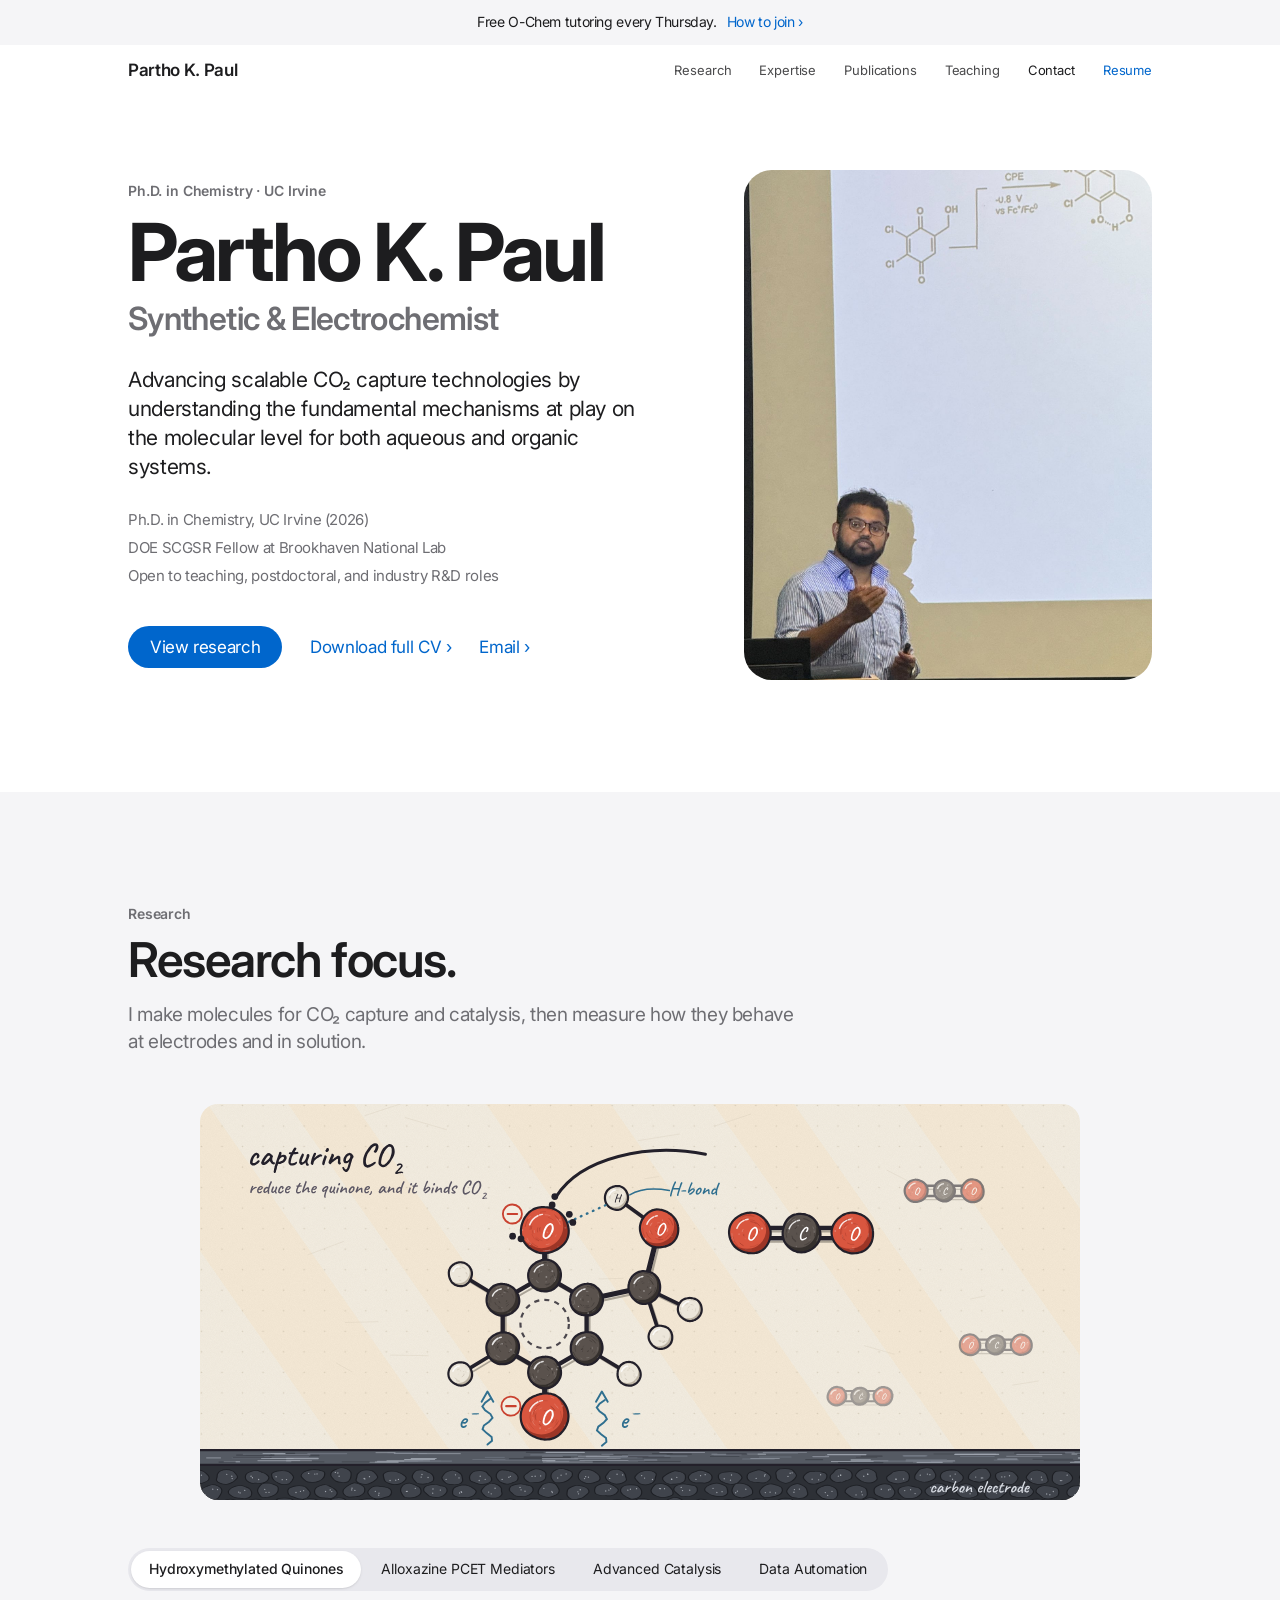
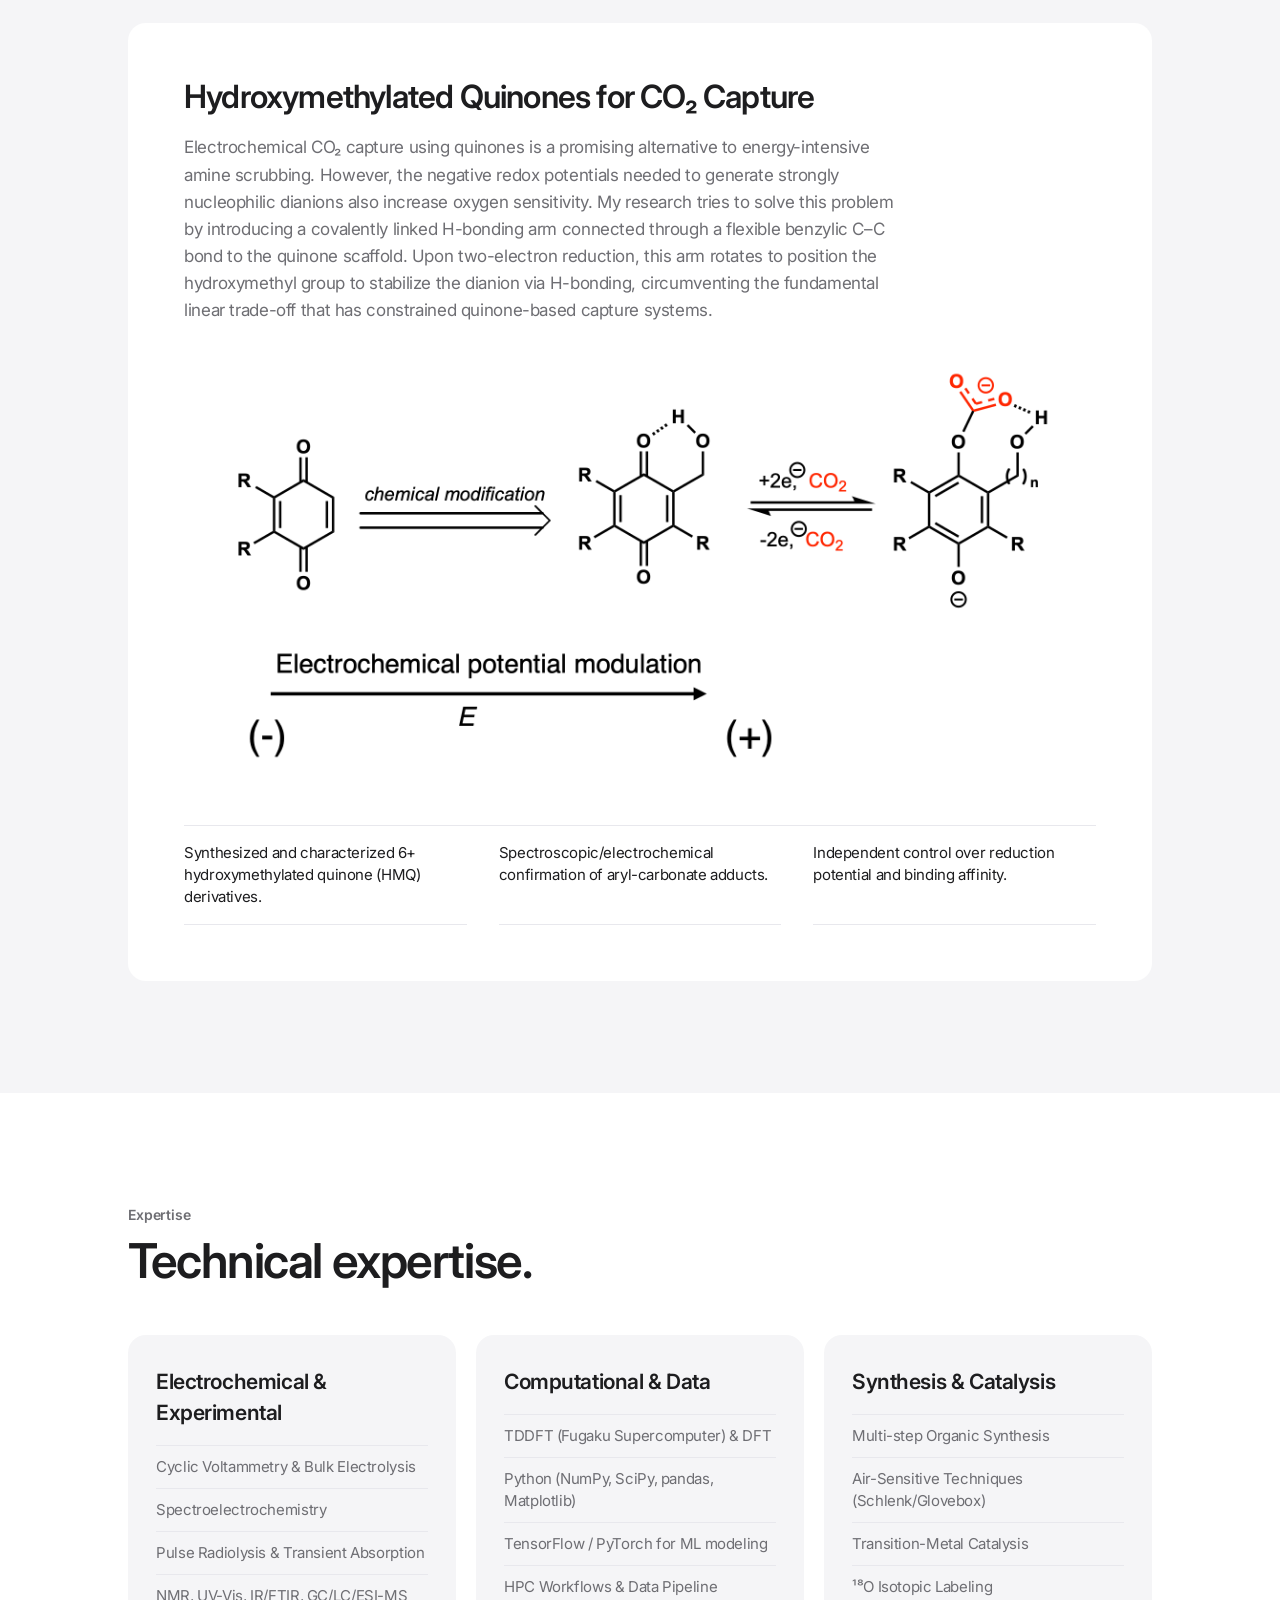
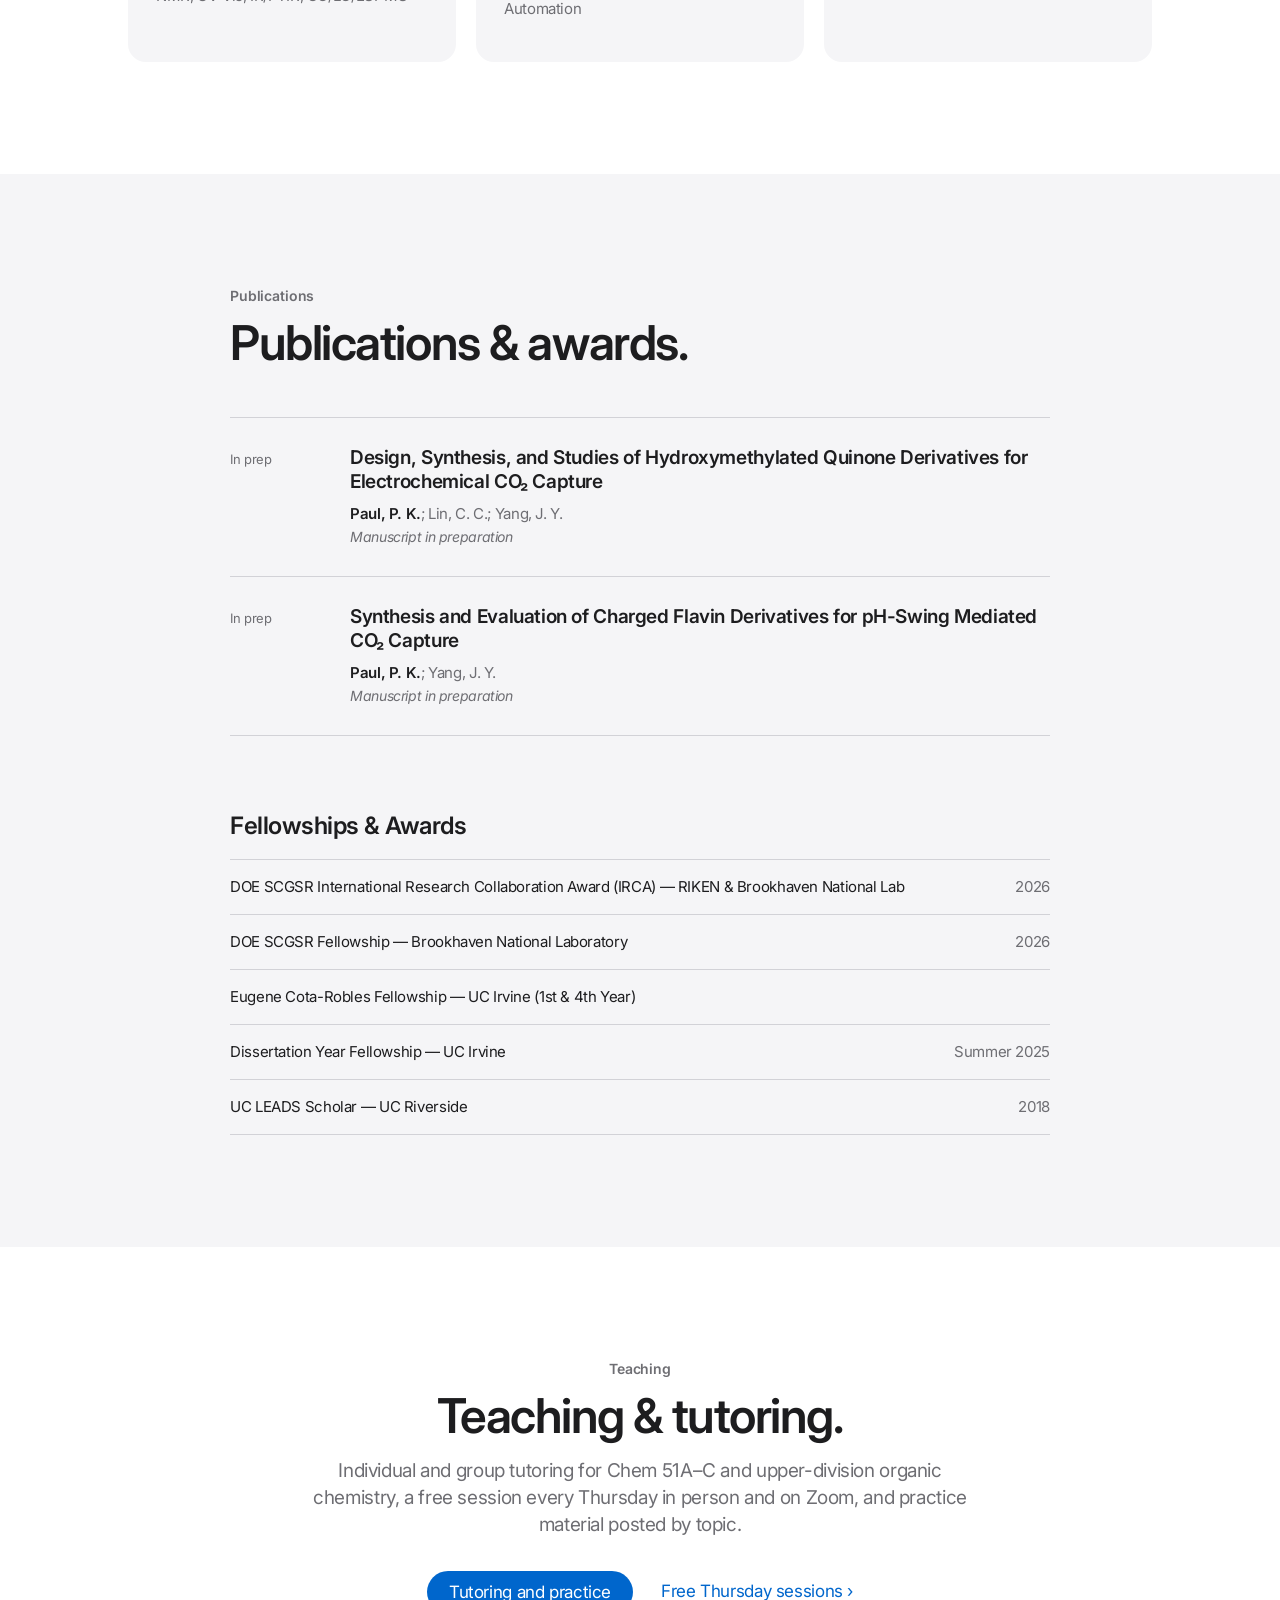
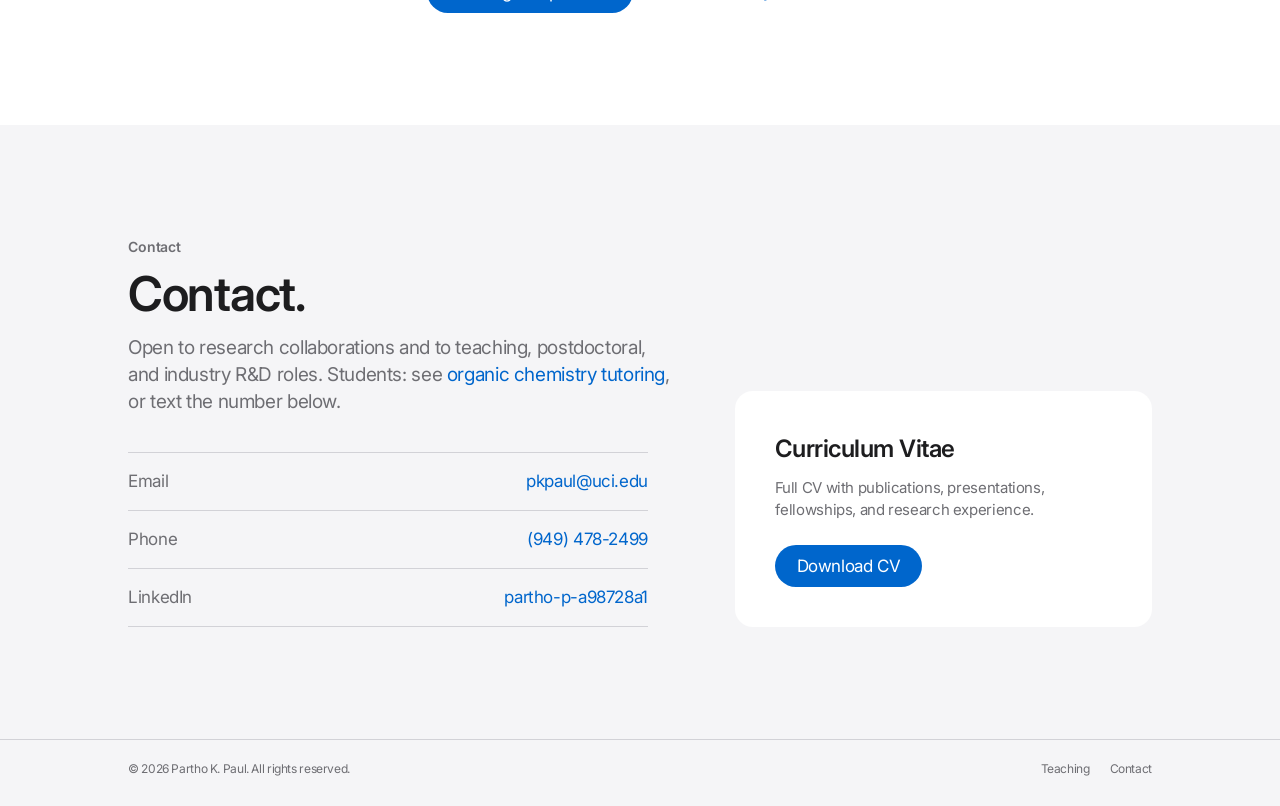
==== commit f4f4d586: "Add files via upload" ====
--- a/index.html
+++ b/index.html
@@ -67,7 +67,7 @@
                 <ul class="hero-meta">
                     <li>Ph.D. in Chemistry, UC Irvine (2026)</li>
                     <li>DOE SCGSR Fellow at Brookhaven National Lab</li>
-                    <li>Open to postdoctoral and industry R&amp;D roles</li>
+                    <li>Open to teaching, postdoctoral, and industry R&amp;D roles</li>
                 </ul>
 
                 <div class="hero-actions">
@@ -77,8 +77,8 @@
                 </div>
             </div>
             <div class="hero-image">
-                <!-- TO CHANGE YOUR PICTURE, REPLACE 'profile.png' IN THIS FOLDER -->
-                <img src="profile.png" alt="Partho Kumar Paul" width="1536" height="2048">
+                <!-- TO CHANGE YOUR PICTURE, REPLACE 'talk.jpg' IN THIS FOLDER -->
+                <img src="talk.jpg" alt="Partho K. Paul presenting his research, with a quinone reduction scheme on the screen behind him" width="1200" height="1502">
             </div>
         </div>
     </header>
@@ -251,7 +251,7 @@
             <div>
                 <p class="eyebrow">Contact</p>
                 <h2 class="section-title">Contact.</h2>
-                <p class="section-intro">Open to research collaborations, postdoctoral positions, and industry R&amp;D roles. Students: see <a href="teaching/">organic chemistry tutoring</a>, or text the number below.</p>
+                <p class="section-intro">Open to research collaborations and to teaching, postdoctoral, and industry R&amp;D roles. Students: see <a href="teaching/">organic chemistry tutoring</a>, or text the number below.</p>
                 <ul class="contact-list">
                     <li><span>Email</span><a href="mailto:pkpaul@uci.edu">pkpaul@uci.edu</a></li>
                     <li><span>Phone</span><a href="tel:+19494782499">(949) 478-2499</a></li>
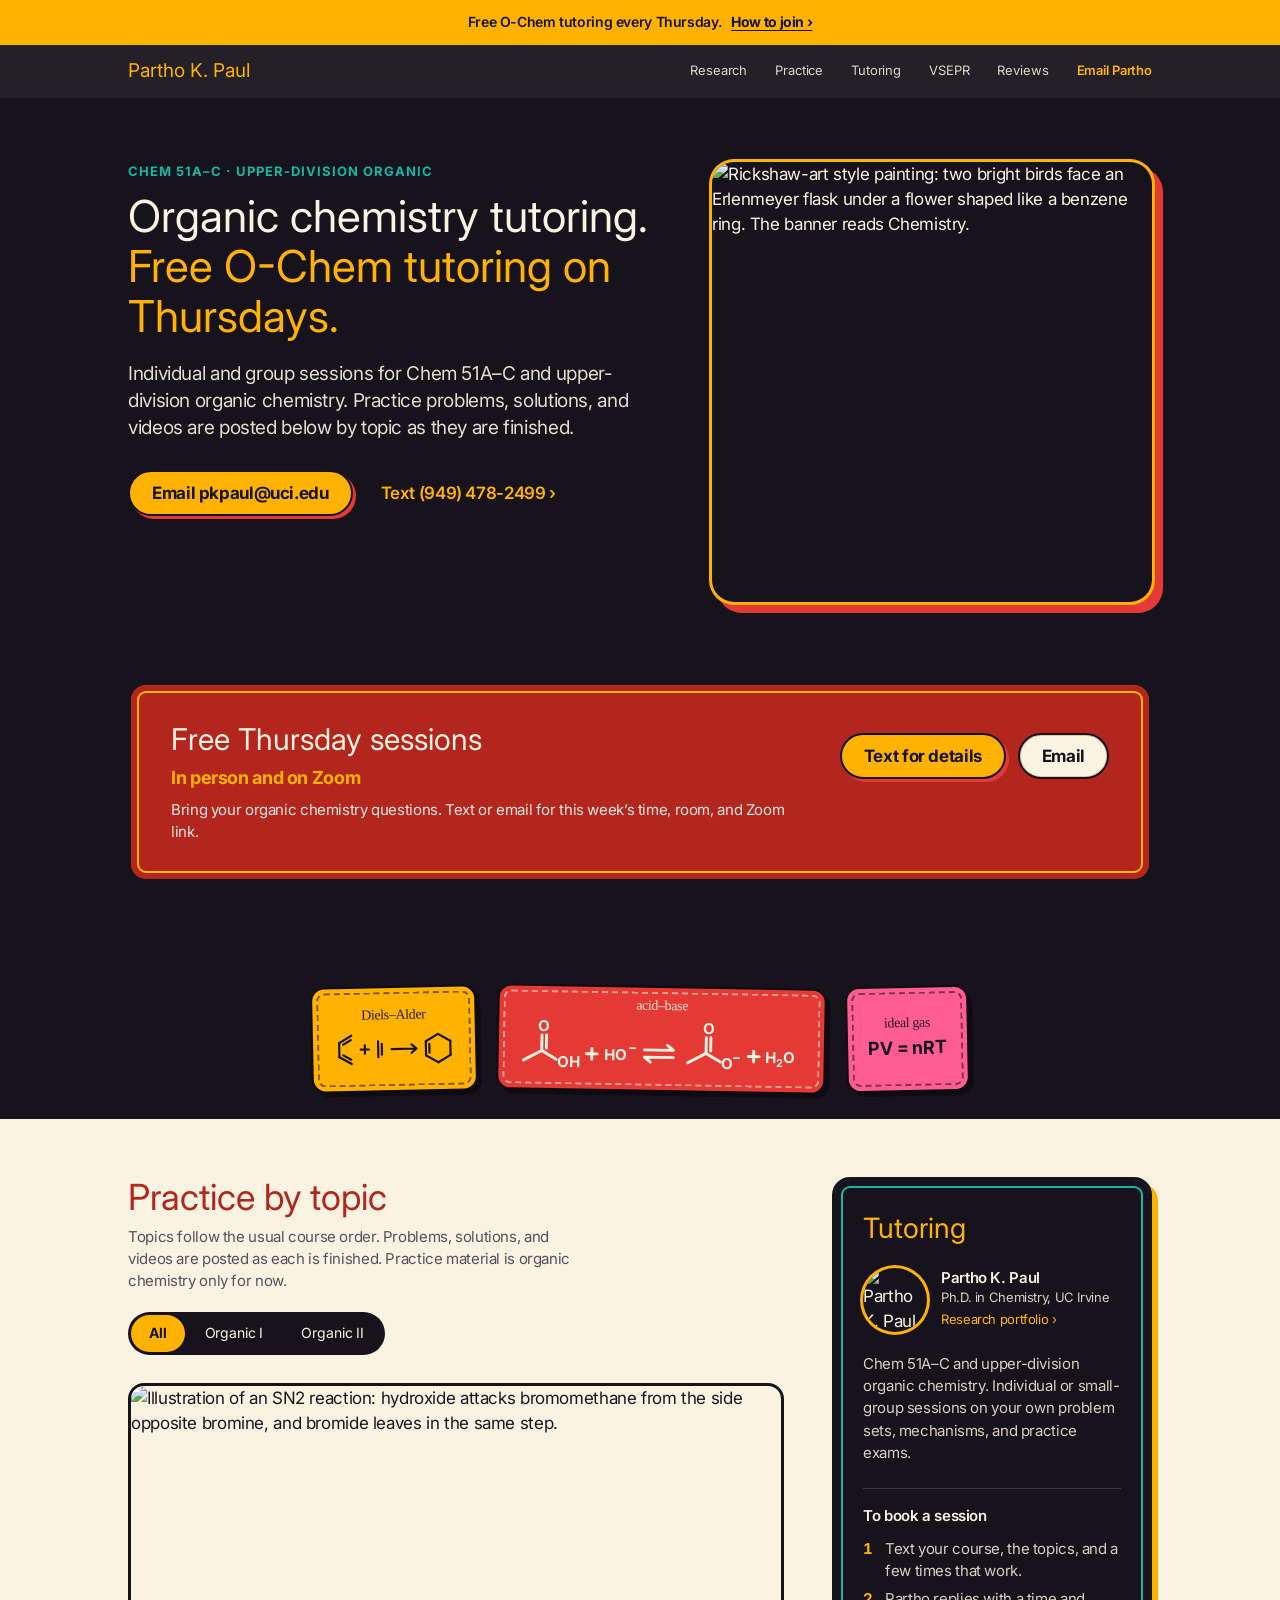
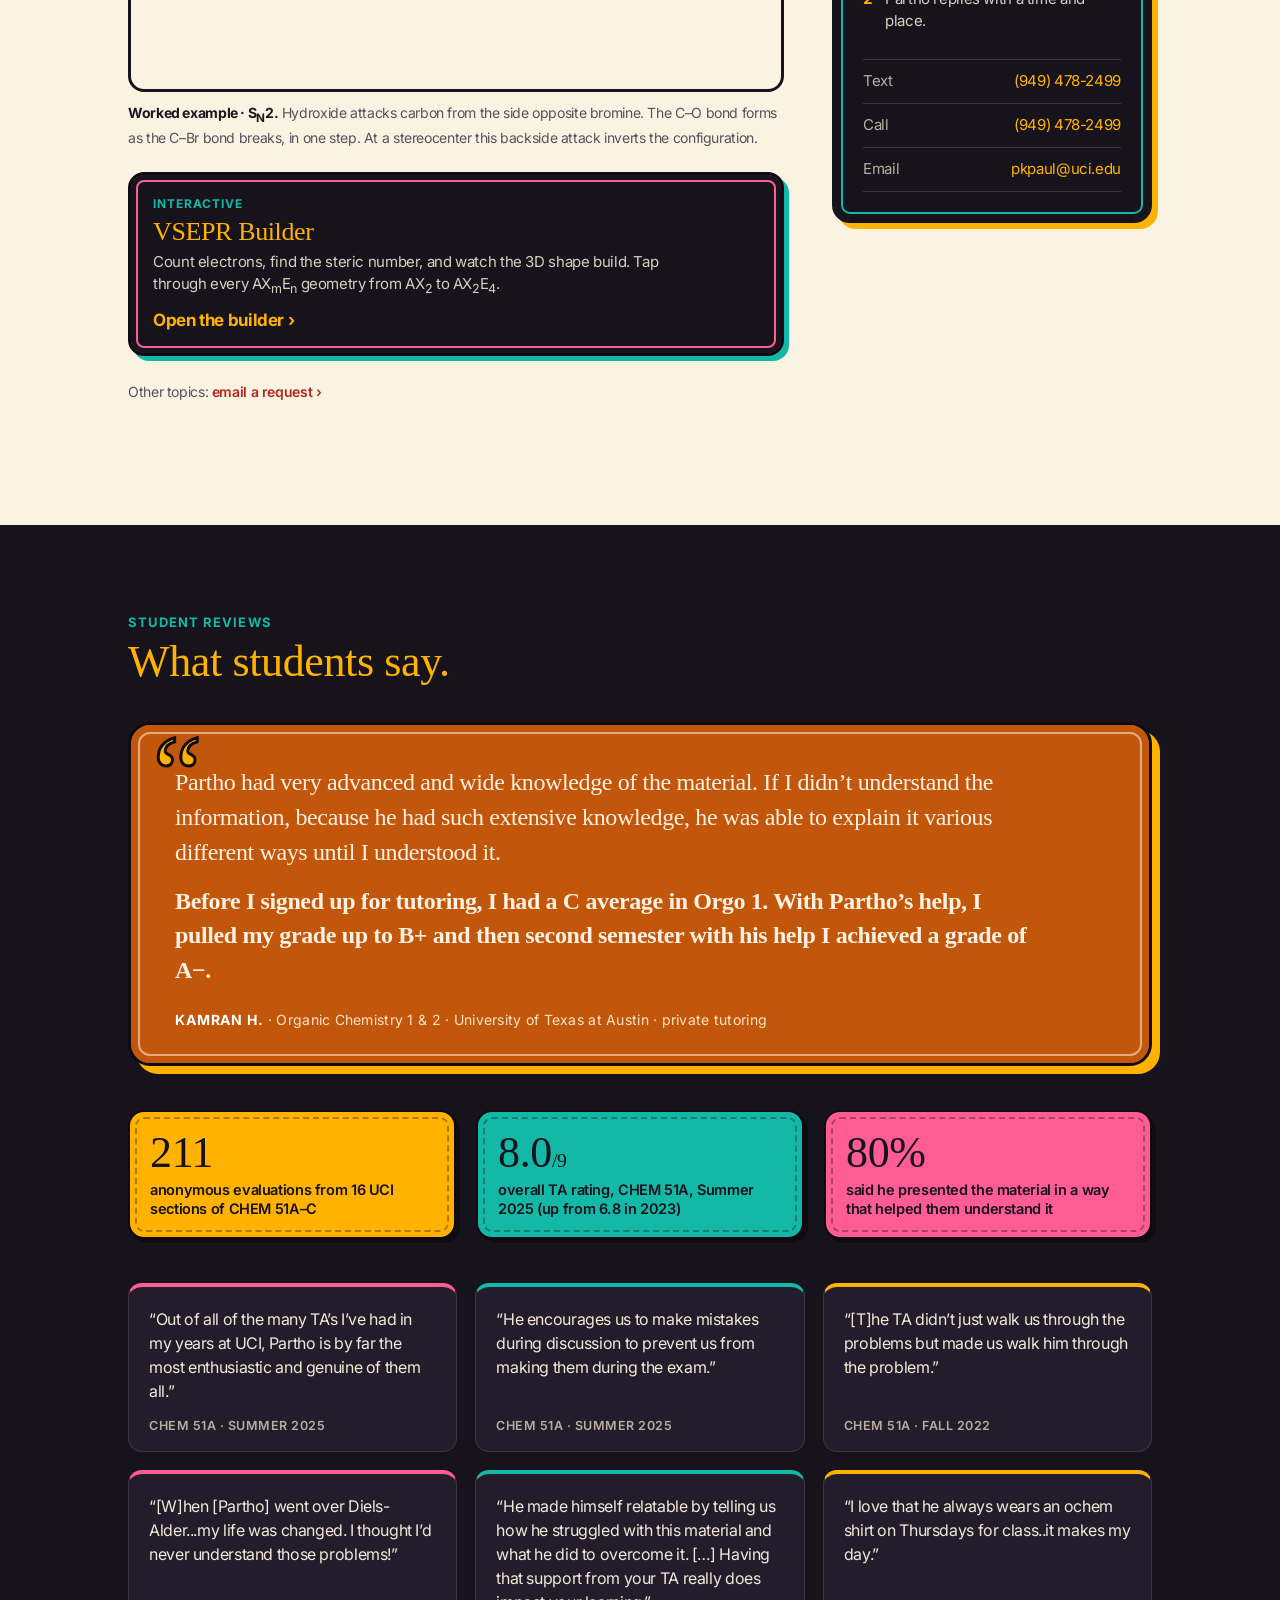
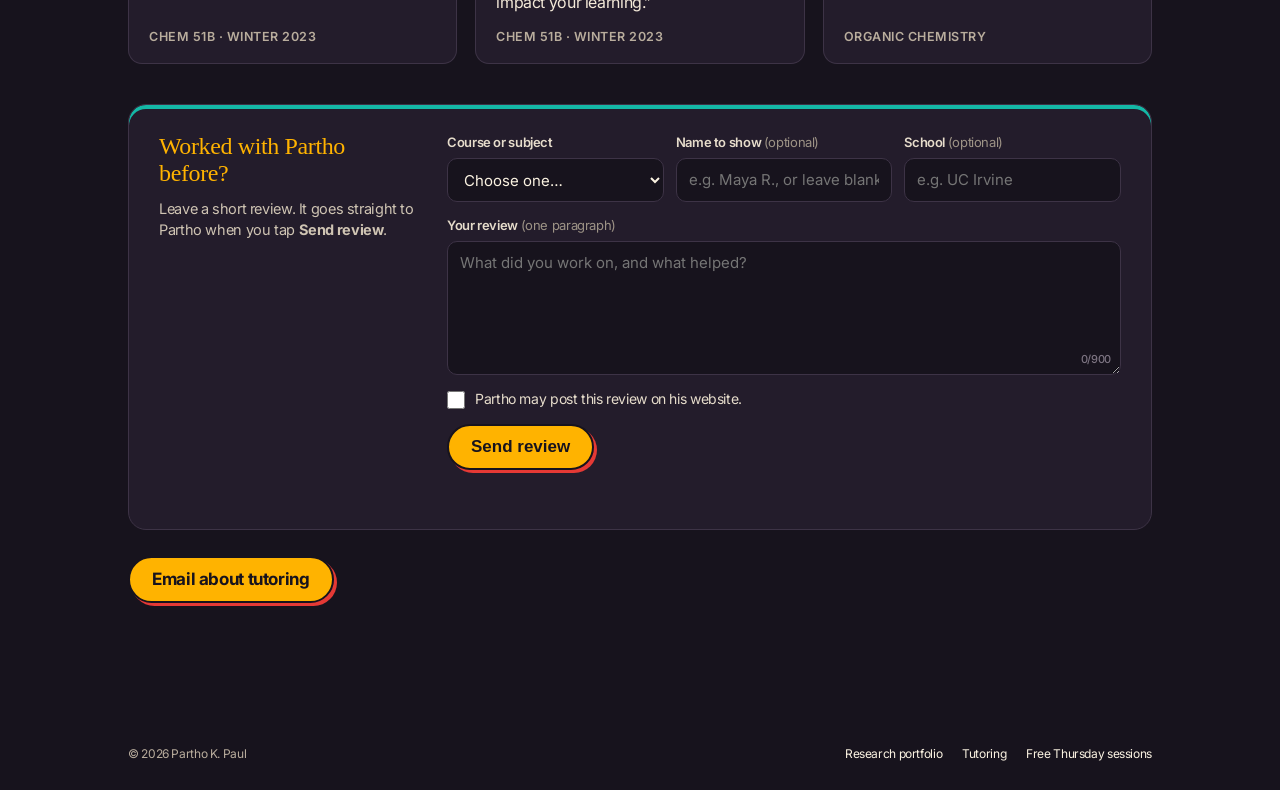
==== commit 96e59266: "Add files via upload" ====
--- a/index.html
+++ b/index.html
@@ -1,280 +1,252 @@
-<!DOCTYPE html>
+<!doctype html>
 <html lang="en">
 <head>
-    <meta charset="UTF-8">
-    <meta name="viewport" content="width=device-width, initial-scale=1.0">
-    <title>Partho K. Paul | Synthetic &amp; Electrochemist</title>
-    <meta name="description" content="Partho K. Paul — synthetic and electrochemist working on electrochemical CO₂ capture. Research, publications, and organic chemistry tutoring.">
-    <link rel="canonical" href="https://parthor96.github.io/partho/">
-    <meta name="theme-color" content="#ffffff">
-    <meta property="og:type" content="website">
-    <meta property="og:url" content="https://parthor96.github.io/partho/">
-    <meta property="og:title" content="Partho K. Paul · Synthetic &amp; Electrochemist">
-    <meta property="og:description" content="Partho K. Paul — synthetic and electrochemist working on electrochemical CO₂ capture. Research, publications, and organic chemistry tutoring.">
-    <meta property="og:image" content="https://parthor96.github.io/partho/og-home.jpg">
-    <meta property="og:image:width" content="1200">
-    <meta property="og:image:height" content="630">
-    <meta property="og:image:alt" content="Hand-drawn illustration of a quinone dianion capturing CO₂ at a carbon electrode">
-    <meta name="twitter:card" content="summary_large_image">
-    <link rel="icon" href="favicon-32.png" sizes="32x32" type="image/png">
-    <link rel="apple-touch-icon" href="apple-touch-icon.png">
-    <script type="application/ld+json">
-    {"@context":"https://schema.org","@type":"Person","name":"Partho K. Paul","url":"https://parthor96.github.io/partho/","image":"https://parthor96.github.io/partho/profile.png","email":"mailto:pkpaul@uci.edu","jobTitle":"Synthetic & Electrochemist","affiliation":[{"@type":"CollegeOrUniversity","name":"University of California, Irvine"},{"@type":"ResearchOrganization","name":"Brookhaven National Laboratory"}],"knowsAbout":["Electrochemistry","CO2 capture","Organic synthesis","Spectroelectrochemistry"],"sameAs":["https://linkedin.com/in/partho-p-a98728a1"]}
-    </script>
-    <link rel="preconnect" href="https://fonts.googleapis.com">
-    <link rel="preconnect" href="https://fonts.gstatic.com" crossorigin>
-    <link href="https://fonts.googleapis.com/css2?family=Inter:wght@400;500;600;700&display=swap" rel="stylesheet">
-    <link rel="stylesheet" href="style.css">
+  <meta charset="utf-8">
+  <meta name="viewport" content="width=device-width, initial-scale=1">
+  <title>Organic Chemistry Tutoring · Free O-Chem Help on Thursdays | Partho K. Paul</title>
+  <meta name="description" content="Organic chemistry tutoring for Chem 51A–C and upper-division organic chemistry from Partho K. Paul, Ph.D. in Chemistry. Free sessions every Thursday, in person and on Zoom. Practice problems, solutions, and videos by topic. Text (949) 478-2499.">
+  <link rel="canonical" href="https://parthor96.github.io/partho/teaching/">
+  <meta name="theme-color" content="#ffffff">
+  <meta property="og:type" content="website">
+  <meta property="og:url" content="https://parthor96.github.io/partho/teaching/">
+  <meta property="og:title" content="Organic Chemistry Tutoring · Partho K. Paul">
+  <meta property="og:description" content="Chem 51A–C and upper-division organic chemistry tutoring. Free O-Chem tutoring every Thursday, in person and on Zoom.">
+  <meta property="og:image" content="https://parthor96.github.io/partho/teaching/og-teaching.jpg">
+  <meta property="og:image:width" content="1200">
+  <meta property="og:image:height" content="630">
+  <meta property="og:image:alt" content="Rickshaw-art style chemistry painting with the words Organic chemistry tutoring, free on Thursdays">
+  <meta name="twitter:card" content="summary_large_image">
+  <link rel="icon" href="../favicon-32.png" sizes="32x32" type="image/png">
+  <link rel="apple-touch-icon" href="../apple-touch-icon.png">
+  <link rel="preconnect" href="https://fonts.googleapis.com">
+  <link rel="preconnect" href="https://fonts.gstatic.com" crossorigin>
+  <link href="https://fonts.googleapis.com/css2?family=Inter:wght@400;500;600;700&display=swap" rel="stylesheet">
+  <link rel="stylesheet" href="../style.css">
+  <link rel="preload" href="fonts/shrikhand-latin.woff2" as="font" type="font/woff2" crossorigin>
+  <link rel="stylesheet" href="teaching.css">
+  <script type="application/ld+json">
+  {"@context":"https://schema.org","@type":"Service","name":"Organic chemistry tutoring","serviceType":"Chemistry tutoring","description":"Individual and group tutoring for Chem 51A–C and upper-division organic chemistry, plus free sessions every Thursday in person and on Zoom.","url":"https://parthor96.github.io/partho/teaching/","provider":{"@type":"Person","name":"Partho K. Paul","url":"https://parthor96.github.io/partho/","email":"mailto:pkpaul@uci.edu","telephone":"+1-949-478-2499","affiliation":{"@type":"CollegeOrUniversity","name":"University of California, Irvine"}}}
+  </script>
+  <script src="resources.js" defer></script>
+  <script src="teaching.js" defer></script>
+  <script src="review-form.js" defer></script>
 </head>
-<body>
-    <a class="skip" href="#main">Skip to content</a>
-
-    <!-- ANNOUNCEMENT BAR -->
-    <div class="announcement-banner" role="region" aria-label="Free tutoring announcement">
-        <span>Free O-Chem tutoring every Thursday.</span>
-        <a href="teaching/#thursday">How to join ›</a>
-    </div>
-
-    <!-- NAVIGATION -->
-    <nav class="navbar">
-        <div class="nav-container">
-            <a href="#home" class="nav-logo">Partho K. Paul</a>
-            <ul class="nav-links">
-                <li><a href="#research" class="nav-link">Research</a></li>
-                <li class="nav-hide-sm"><a href="#skills" class="nav-link">Expertise</a></li>
-                <li class="nav-hide-sm"><a href="#publications" class="nav-link">Publications</a></li>
-                <li><a href="teaching/" class="nav-link">Teaching</a></li>
-                <li class="nav-hide-sm"><a href="#contact" class="nav-link">Contact</a></li>
-                <li><a href="Partho_Paul_Resume.pdf" download class="nav-link nav-resume">Resume</a></li>
-            </ul>
-        </div>
-    </nav>
-
-    <!-- HERO -->
-    <header id="home" class="hero">
-        <div class="container hero-grid">
-            <div class="hero-text">
-                <p class="eyebrow">Ph.D. in Chemistry · UC Irvine</p>
-
-                <!-- YOUR NAME AND TITLE -->
-                <h1 class="hero-title">Partho K. Paul</h1>
-                <p class="hero-subtitle">Synthetic &amp; Electrochemist</p>
-
-                <!-- YOUR HOOK / ELEVATOR PITCH -->
-                <p class="hero-description">Advancing scalable CO₂ capture technologies by understanding the fundamental mechanisms at play on the molecular level for both aqueous and organic systems.</p>
-
-                <!-- YOUR AFFILIATIONS -->
-                <ul class="hero-meta">
-                    <li>Ph.D. in Chemistry, UC Irvine (2026)</li>
-                    <li>DOE SCGSR Fellow at Brookhaven National Lab</li>
-                    <li>Open to teaching, postdoctoral, and industry R&amp;D roles</li>
-                </ul>
-
-                <div class="hero-actions">
-                    <a href="#research" class="btn btn-primary">View research</a>
-                    <a href="Partho_Paul_CV.pdf" download class="link-arrow">Download full CV</a>
-                    <a href="mailto:pkpaul@uci.edu" class="link-arrow">Email</a>
-                </div>
+<body class="rickshaw">
+  <a class="skip" href="#thursday">Skip to content</a>
+
+  <div class="announcement-banner" role="region" aria-label="Free tutoring announcement">
+    <span>Free O-Chem tutoring every Thursday.</span>
+    <a href="#thursday">How to join ›</a>
+  </div>
+
+  <nav class="navbar">
+    <div class="nav-container">
+      <a href="../" class="nav-logo">Partho K. Paul</a>
+      <ul class="nav-links">
+        <li class="nav-hide-sm"><a href="../#research" class="nav-link">Research</a></li>
+        <li><a href="#resources" class="nav-link">Practice</a></li>
+        <li class="nav-hide-sm"><a href="#tutoring" class="nav-link">Tutoring</a></li>
+        <li class="nav-hide-sm"><a href="vsepr.html" class="nav-link">VSEPR</a></li>
+        <li class="nav-hide-sm"><a href="#reviews" class="nav-link">Reviews</a></li>
+        <li class="only-touch"><a href="sms:+19494782499?&amp;body=Hi%20Partho%2C%20I%27d%20like%20tutoring%20help.%20Course%3A%20.%20Topics%3A%20.%20Times%20that%20work%3A%20." class="nav-link nav-resume">Text Partho</a></li>
+        <li class="only-fine"><a href="mailto:pkpaul@uci.edu?subject=Chemistry%20tutoring" class="nav-link nav-resume">Email Partho</a></li>
+      </ul>
+    </div>
+  </nav>
+
+  <header class="t-hero">
+    <div class="container">
+      <div class="t-hero-copy">
+        <p class="eyebrow">Chem 51A–C · Upper-division organic</p>
+        <h1>Organic chemistry tutoring.<br><span>Free O-Chem tutoring on Thursdays.</span></h1>
+        <p class="t-hero-text">Individual and group sessions for Chem 51A–C and upper-division organic chemistry. Practice problems, solutions, and videos are posted below by topic as they are finished.</p>
+        <div class="t-actions">
+          <a class="btn btn-primary only-touch" href="sms:+19494782499?&amp;body=Hi%20Partho%2C%20I%27d%20like%20tutoring%20help.%20Course%3A%20.%20Topics%3A%20.%20Times%20that%20work%3A%20.">Text (949) 478-2499</a>
+          <a class="btn btn-primary only-fine" href="mailto:pkpaul@uci.edu?subject=Chemistry%20tutoring">Email pkpaul@uci.edu</a>
+          <a class="link-arrow only-touch" href="mailto:pkpaul@uci.edu?subject=Chemistry%20tutoring">Email pkpaul@uci.edu</a>
+          <a class="link-arrow only-fine" href="sms:+19494782499?&amp;body=Hi%20Partho%2C%20I%27d%20like%20tutoring%20help.%20Course%3A%20.%20Topics%3A%20.%20Times%20that%20work%3A%20.">Text (949) 478-2499</a>
+        </div>
+      </div>
+      <section id="thursday" class="thursday" aria-labelledby="thursday-heading">
+        <h2 id="thursday-heading">Free Thursday sessions</h2>
+        <!-- TIME: e.g. <p class="thursday-when">Thursdays, 4–6 pm</p> — add when confirmed (styled in teaching.css) -->
+        <p class="thursday-where">In person and on Zoom</p>
+        <p>Bring your organic chemistry questions. Text or email for this week’s time, room, and Zoom link.</p>
+        <div class="thursday-actions">
+          <a class="btn btn-primary" href="sms:+19494782499?&amp;body=Hi%20Partho%2C%20I%27d%20like%20details%20on%20the%20free%20Thursday%20O-Chem%20session.">Text for details</a>
+          <a class="btn btn-secondary" href="mailto:pkpaul@uci.edu?subject=Free%20Thursday%20O-Chem%20tutoring">Email</a>
+        </div>
+      </section>
+      <figure class="t-hero-fig">
+        <img class="t-hero-illo" src="rickshaw.svg" alt="Rickshaw-art style painting: two bright birds face an Erlenmeyer flask under a flower shaped like a benzene ring. The banner reads Chemistry." width="900" height="900" fetchpriority="high">
+      </figure>
+    </div>
+  </header>
+  <!-- Formula ribbon: painted plaques, scrolls slowly (pauses on hover, static with reduced motion) -->
+  <div class="formula-ribbon" aria-label="Chemistry formulas">
+    <ul class="formula-track formula-static"><li class="plaque plaque-mari"><span class="plaque-label">Diels–Alder</span><span class="plaque-eq"><svg class="plaque-svg" viewBox="0 0 146 48" width="146" height="48" role="img" aria-label="Diels–Alder: 1,3-butadiene plus ethene gives cyclohexene"><g fill="none" stroke="currentColor" stroke-width="2.6" stroke-linecap="round" stroke-linejoin="round"><line x1="22.0" y1="7.0" x2="7.3" y2="15.5"/><line x1="21.4" y1="12.2" x2="12.0" y2="17.6"/><line x1="7.3" y1="15.5" x2="7.3" y2="32.5"/><line x1="7.3" y1="32.5" x2="22.0" y2="41.0"/><line x1="12.0" y1="30.4" x2="21.4" y2="35.8"/><path d="M33 24.0 h10 M38 19.0 v10"/><line x1="54.0" y1="14.5" x2="54.0" y2="33.5"/><line x1="58.4" y1="17.5" x2="58.4" y2="30.5"/><path d="M70 24 H100 M94 19 L100 24 L94 29"/><line x1="126.0" y1="7.0" x2="140.7" y2="15.5"/><line x1="140.7" y1="15.5" x2="140.7" y2="32.5"/><line x1="140.7" y1="32.5" x2="126.0" y2="41.0"/><line x1="126.0" y1="41.0" x2="111.3" y2="32.5"/><line x1="111.3" y1="32.5" x2="111.3" y2="15.5"/><line x1="111.3" y1="15.5" x2="126.0" y2="7.0"/><line x1="115.5" y1="18.6" x2="115.5" y2="29.4"/></g></svg></span></li><li class="plaque plaque-red"><span class="plaque-label">acid–base</span><span class="plaque-eq"><svg class="plaque-svg plaque-svg-wide" viewBox="0 0 236 48" width="236" height="48" role="img" aria-label="Acid–base: acetic acid plus hydroxide in equilibrium with acetate plus water"><g fill="none" stroke="currentColor" stroke-width="2.4" stroke-linecap="round" stroke-linejoin="round"><line x1="4" y1="35" x2="19" y2="27"/><line x1="19" y1="27" x2="19" y2="14"/><line x1="22.8" y1="25" x2="22.8" y2="14"/><line x1="19" y1="27" x2="31" y2="34"/><line x1="140" y1="35" x2="155" y2="27"/><line x1="155" y1="27" x2="155" y2="14"/><line x1="158.8" y1="25" x2="158.8" y2="14"/><line x1="155" y1="27" x2="167" y2="34"/><path d="M56 29 h9 M60.5 24.5 v9"/><path d="M104 25 H128 l-5 -4 M128 31 H104 l5 4"/><path d="M190 29 h9 M194.5 24.5 v9"/></g><g fill="currentColor" font-family="Inter, -apple-system, Helvetica, Arial, sans-serif" font-weight="700" font-size="12.5"><text x="20.9" y="11" text-anchor="middle">O</text><text x="32" y="40">OH</text><text x="156.9" y="11" text-anchor="middle">O</text><text x="168" y="40">O</text><text x="177" y="34" class="ab-sm">−</text><text x="71" y="34">HO</text><text x="90" y="27" class="ab-sm">−</text><text x="204" y="34">H<tspan class="ab-sub" dy="3">2</tspan><tspan dy="-3">O</tspan></text></g><style>.ab-sm{font-size:11px}.ab-sub{font-size:9px}</style></svg></span></li><li class="plaque plaque-pink"><span class="plaque-label">ideal gas</span><span class="plaque-eq">PV = nRT</span></li></ul>
+  </div>
+  <div class="border-strip" aria-hidden="true"></div>
+
+
+  <main>
+    <div class="container t-layout">
+      <aside id="tutoring" aria-labelledby="tutoring-heading">
+        <div class="tutor-card">
+          <h2 id="tutoring-heading">Tutoring</h2>
+          <div class="tutor-id">
+            <img class="tutor-photo" src="tutor.jpg" alt="Partho K. Paul" width="64" height="64">
+            <div>
+              <p class="tutor-name">Partho K. Paul</p>
+              <p class="tutor-cred">Ph.D. in Chemistry, <span class="nowrap">UC Irvine</span></p>
+              <a class="tutor-portfolio" href="../">Research portfolio ›</a>
             </div>
-            <div class="hero-image">
-                <!-- TO CHANGE YOUR PICTURE, REPLACE 'talk.jpg' IN THIS FOLDER -->
-                <img src="talk.jpg" alt="Partho K. Paul presenting his research, with a quinone reduction scheme on the screen behind him" width="1200" height="1502">
-            </div>
-        </div>
-    </header>
-
-    <main id="main">
-    <!-- RESEARCH -->
-    <section id="research" class="section section-alt">
-        <div class="container">
-            <div class="section-head">
-                <p class="eyebrow">Research</p>
-                <h2 class="section-title">Research focus.</h2>
-                <p class="section-intro">I make molecules for CO₂ capture and catalysis, then measure how they behave at electrodes and in solution.</p>
-            </div>
-
-            <figure class="research-illo"><img src="quinone.svg" alt="Illustration: a hydroxymethylated quinone dianion, formed by two electrons from a carbon electrode, binds CO₂ while its hydroxymethyl arm hydrogen-bonds to the phenoxide oxygen." width="1200" height="540" loading="lazy" decoding="async"></figure>
-
-            <!-- TOPIC SWITCHER: data-target must match the id of a pane below -->
-            <div class="segmented-wrap">
-                <div class="segmented" role="tablist" aria-label="Research topics">
-                    <button type="button" class="tab-item active" data-target="topic-co2" role="tab" id="tab-topic-co2" aria-controls="topic-co2" aria-selected="true" tabindex="0">Hydroxymethylated Quinones</button>
-                    <button type="button" class="tab-item" data-target="topic-radiolysis" role="tab" id="tab-topic-radiolysis" aria-controls="topic-radiolysis" aria-selected="false" tabindex="-1">Alloxazine PCET Mediators</button>
-                    <button type="button" class="tab-item" data-target="topic-crossover" role="tab" id="tab-topic-crossover" aria-controls="topic-crossover" aria-selected="false" tabindex="-1">Advanced Catalysis</button>
-                    <button type="button" class="tab-item" data-target="topic-automation" role="tab" id="tab-topic-automation" aria-controls="topic-automation" aria-selected="false" tabindex="-1">Data Automation</button>
-                </div>
-            </div>
-
-            <div class="panes">
-                <!-- TOPIC 1 -->
-                <article class="research-pane active" id="topic-co2" role="tabpanel" aria-labelledby="tab-topic-co2" tabindex="0">
-                    <h3>Hydroxymethylated Quinones for CO₂ Capture</h3>
-                    <p>Electrochemical CO₂ capture using quinones is a promising alternative to energy-intensive amine scrubbing. However, the negative redox potentials needed to generate strongly nucleophilic dianions also increase oxygen sensitivity. My research tries to solve this problem by introducing a covalently linked H-bonding arm connected through a flexible benzylic C–C bond to the quinone scaffold. Upon two-electron reduction, this arm rotates to position the hydroxymethyl group to stabilize the dianion via H-bonding, circumventing the fundamental linear trade-off that has constrained quinone-based capture systems.</p>
-                    <figure class="pane-figure"><a href="figure1.png"><img src="figure1.png" alt="Hydroxymethylated quinone CO₂ capture scheme" width="1750" height="880" loading="lazy" decoding="async"></a></figure>
-                    <ul class="highlights">
-                        <li>Synthesized and characterized 6+ hydroxymethylated quinone (HMQ) derivatives.</li>
-                        <li>Spectroscopic/electrochemical confirmation of aryl-carbonate adducts.</li>
-                        <li>Independent control over reduction potential and binding affinity.</li>
-                    </ul>
-                </article>
-
-                <!-- TOPIC 2 -->
-                <article class="research-pane" id="topic-radiolysis" role="tabpanel" aria-labelledby="tab-topic-radiolysis" tabindex="0">
-                    <h3>Alloxazine Derivatives as Tunable PCET Mediators</h3>
-                    <p>Flavins are biological cofactors whose proton-coupled electron transfer (PCET) chemistry drives essential redox processes across all living systems. My research asks: can we harness this biologically optimized 2e⁻/2H⁺ reactivity for CO₂ capture? The challenge is that natural flavins are poorly soluble in water, limiting their practical use. I addressed this by synthesizing novel alloxazine derivatives bearing distal charged groups that increase aqueous solubility while preserving the redox active core. Importantly, these distal groups lead to stability differences as demonstrated by spectroelectrochemical and pulse radiolysis studies.</p>
-                    <figure class="pane-figure"><a href="figure2.png"><img src="figure2.png" alt="Alloxazine derivatives" width="1246" height="1054" loading="lazy" decoding="async"></a></figure>
-                    <ul class="highlights">
-                        <li>Demonstrated reversible 2e⁻/2H⁺ PCET redox chemistry.</li>
-                        <li>Conducting pulse radiolysis experiments to observe transient radicals.</li>
-                        <li>Integrating into flow cell architectures for continuous cycling.</li>
-                    </ul>
-                </article>
-
-                <!-- TOPIC 3 -->
-                <article class="research-pane" id="topic-crossover" role="tabpanel" aria-labelledby="tab-topic-crossover" tabindex="0">
-                    <h3>Advanced Synthetic Methodology &amp; Catalysis</h3>
-                    <p>Early in my graduate research experience, I had the opportunity to take part in rigorous, multi-step organic synthesis and complex catalysis. During my time in the Pronin Lab (UCI), I investigated cobalt-catalyzed radical–polar crossover reactions, running intricate, air-sensitive syntheses. By using isotopic labeling (¹⁸O) and multi-technique characterization (NMR, IR, mass spectrometry), I was able to elucidate some key steps of cobalt-salen catalyzed hydrofunctionalization and ring-opening reactions.</p>
-                    <figure class="pane-figure"><a href="figure3.png"><img src="figure3.png" alt="Cobalt-salen catalyzed reaction scheme" width="538" height="112" loading="lazy" decoding="async"></a></figure>
-                    <ul class="highlights">
-                        <li>Executed multi-step air-sensitive synthetic campaigns.</li>
-                        <li>Performed ¹⁸O isotopic labeling studies.</li>
-                    </ul>
-                </article>
-
-                <!-- TOPIC 4 -->
-                <article class="research-pane" id="topic-automation" role="tabpanel" aria-labelledby="tab-topic-automation" tabindex="0">
-                    <h3>Computational Data Automation</h3>
-                    <p>I built custom Python-based tools to automate the processing of complex spectroscopic and electrochemical data, reducing analysis time and minimizing human error while mentoring undergraduate researchers in computational techniques.</p>
-                    <!-- TO ADD A FIGURE: <figure class="pane-figure"><img src="figure4.png" alt=""></figure> -->
-                    <ul class="highlights">
-                        <li>Built custom Python automation pipelines.</li>
-                        <li>Processed large CV, UV-Vis, and bulk electrolysis datasets.</li>
-                    </ul>
-                </article>
-            </div>
-        </div>
-    </section>
-
-    <!-- TECHNICAL EXPERTISE -->
-    <section id="skills" class="section">
-        <div class="container">
-            <div class="section-head">
-                <p class="eyebrow">Expertise</p>
-                <h2 class="section-title">Technical expertise.</h2>
-            </div>
-            <div class="skill-grid">
-                <div class="skill-card">
-                    <h3>Electrochemical &amp; Experimental</h3>
-                    <ul>
-                        <li>Cyclic Voltammetry &amp; Bulk Electrolysis</li>
-                        <li>Spectroelectrochemistry</li>
-                        <li>Pulse Radiolysis &amp; Transient Absorption</li>
-                        <li>NMR, UV-Vis, IR/FTIR, GC/LC/ESI-MS</li>
-                    </ul>
-                </div>
-                <div class="skill-card">
-                    <h3>Computational &amp; Data</h3>
-                    <ul>
-                        <li>TDDFT (Fugaku Supercomputer) &amp; DFT</li>
-                        <li>Python (NumPy, SciPy, pandas, Matplotlib)</li>
-                        <li>TensorFlow / PyTorch for ML modeling</li>
-                        <li>HPC Workflows &amp; Data Pipeline Automation</li>
-                    </ul>
-                </div>
-                <div class="skill-card">
-                    <h3>Synthesis &amp; Catalysis</h3>
-                    <ul>
-                        <li>Multi-step Organic Synthesis</li>
-                        <li>Air-Sensitive Techniques (Schlenk/Glovebox)</li>
-                        <li>Transition-Metal Catalysis</li>
-                        <li>¹⁸O Isotopic Labeling</li>
-                    </ul>
-                </div>
-            </div>
-        </div>
-    </section>
-
-    <!-- PUBLICATIONS & AWARDS -->
-    <section id="publications" class="section section-alt">
-        <div class="container narrow">
-            <div class="section-head">
-                <p class="eyebrow">Publications</p>
-                <h2 class="section-title">Publications &amp; awards.</h2>
-            </div>
-
-            <ul class="pub-list">
-                <li class="pub">
-                    <span class="pub-status">In prep</span>
-                    <div>
-                        <h3 class="pub-title">Design, Synthesis, and Studies of Hydroxymethylated Quinone Derivatives for Electrochemical CO₂ Capture</h3>
-                        <p class="pub-authors"><strong>Paul, P. K.</strong>; Lin, C. C.; Yang, J. Y.</p>
-                        <p class="pub-journal">Manuscript in preparation</p>
-                    </div>
-                </li>
-                <li class="pub">
-                    <span class="pub-status">In prep</span>
-                    <div>
-                        <h3 class="pub-title">Synthesis and Evaluation of Charged Flavin Derivatives for pH-Swing Mediated CO₂ Capture</h3>
-                        <p class="pub-authors"><strong>Paul, P. K.</strong>; Yang, J. Y.</p>
-                        <p class="pub-journal">Manuscript in preparation</p>
-                    </div>
-                </li>
-            </ul>
-
-            <h3 class="subhead">Fellowships &amp; Awards</h3>
-            <ul class="award-list">
-                <li>DOE SCGSR International Research Collaboration Award (IRCA) — RIKEN &amp; Brookhaven National Lab <span>2026</span></li>
-                <li>DOE SCGSR Fellowship — Brookhaven National Laboratory <span>2026</span></li>
-                <li>Eugene Cota-Robles Fellowship — UC Irvine (1st &amp; 4th Year)</li>
-                <li>Dissertation Year Fellowship — UC Irvine <span>Summer 2025</span></li>
-                <li>UC LEADS Scholar — UC Riverside <span>2018</span></li>
-            </ul>
-        </div>
-    </section>
-
-    <!-- TEACHING TEASER -->
-    <section id="teaching" class="section">
-        <div class="container teaser">
-            <p class="eyebrow">Teaching</p>
-            <h2 class="section-title">Teaching &amp; tutoring.</h2>
-            <p class="section-intro">Individual and group tutoring for Chem 51A–C and upper-division organic chemistry, a free session every Thursday in person and on Zoom, and practice material posted by topic.</p>
-            <div class="teaser-actions">
-                <a class="btn btn-primary" href="teaching/">Tutoring and practice</a>
-                <a class="link-arrow" href="teaching/#thursday">Free Thursday sessions</a>
-            </div>
-        </div>
-    </section>
-
-    <!-- CONTACT -->
-    <section id="contact" class="section section-alt">
-        <div class="container contact-grid">
-            <div>
-                <p class="eyebrow">Contact</p>
-                <h2 class="section-title">Contact.</h2>
-                <p class="section-intro">Open to research collaborations and to teaching, postdoctoral, and industry R&amp;D roles. Students: see <a href="teaching/">organic chemistry tutoring</a>, or text the number below.</p>
-                <ul class="contact-list">
-                    <li><span>Email</span><a href="mailto:pkpaul@uci.edu">pkpaul@uci.edu</a></li>
-                    <li><span>Phone</span><a href="tel:+19494782499">(949) 478-2499</a></li>
-                    <li><span>LinkedIn</span><a href="https://linkedin.com/in/partho-p-a98728a1" target="_blank" rel="noopener">partho-p-a98728a1</a></li>
-                </ul>
-            </div>
-            <div class="cv-card">
-                <h3>Curriculum Vitae</h3>
-                <p>Full CV with publications, presentations, fellowships, and research experience.</p>
-                <a href="Partho_Paul_Ultimate_CV.pdf" download class="btn btn-primary">Download CV</a>
-            </div>
-        </div>
-    </section>
-
-    </main>
-
-    <footer class="site-footer">
-        <div class="container">
-            <p>© 2026 Partho K. Paul. All rights reserved.</p>
-            <nav aria-label="Footer"><a href="teaching/">Teaching</a><a href="#contact">Contact</a></nav>
-        </div>
-    </footer>
-
-    <script src="app.js"></script>
+          </div>
+          <p class="tutor-lead">Chem 51A–C and upper-division organic chemistry. Individual or small-group sessions on your own problem sets, mechanisms, and practice exams.</p>
+          <!-- ADD when confirmed: <p class="tutor-terms">Rate: … (or "Rate on request") · In person or Zoom: … · Location: …</p> -->
+
+          <h3 class="steps-head">To book a session</h3>
+          <ol class="steps">
+            <li>Text your course, the topics, and a few times that work.</li>
+            <li>Partho replies with a time and place.</li>
+          </ol>
+
+          <div class="contact-rows">
+            <a class="contact-row" href="sms:+19494782499?&amp;body=Hi%20Partho%2C%20I%27d%20like%20tutoring%20help.%20Course%3A%20.%20Topics%3A%20.%20Times%20that%20work%3A%20."><span>Text</span><span>(949) 478-2499</span></a>
+            <a class="contact-row" href="tel:+19494782499"><span>Call</span><span>(949) 478-2499</span></a>
+            <a class="contact-row" href="mailto:pkpaul@uci.edu?subject=Chemistry%20tutoring"><span>Email</span><span>pkpaul@uci.edu</span></a>
+          </div>
+        </div>
+      </aside>
+
+      <section id="resources" aria-labelledby="resources-heading">
+        <div class="t-section-head">
+          <div>
+            <h2 id="resources-heading">Practice by topic</h2>
+            <p class="t-section-sub" id="resources-sub">Topics follow the usual course order. Problems, solutions, and videos are posted as each is finished. Practice material is organic chemistry only for now.</p>
+          </div>
+          <div id="course-filters" class="segmented" role="group" aria-label="Filter topics by course" hidden>
+            <button type="button" class="tab-item" data-course="all" aria-pressed="true">All</button>
+            <button type="button" class="tab-item" data-course="I" aria-pressed="false">Organic I</button>
+            <button type="button" class="tab-item" data-course="II" aria-pressed="false">Organic II</button>
+          </div>
+        </div>
+
+        <figure class="mech-card">
+          <picture>
+            <source media="(max-width: 640px)" srcset="sn2-narrow.svg" width="780" height="560">
+            <img src="sn2.svg" alt="Illustration of an SN2 reaction: hydroxide attacks bromomethane from the side opposite bromine, and bromide leaves in the same step." width="1200" height="560" loading="lazy">
+          </picture>
+          <figcaption><strong>Worked example · S<sub>N</sub>2.</strong> Hydroxide attacks carbon from the side opposite bromine. The C–O bond forms as the C–Br bond breaks, in one step. At a stereocenter this backside attack inverts the configuration.</figcaption>
+        </figure>
+
+        <a class="tool-card" href="vsepr.html">
+          <span class="tool-tag">Interactive</span>
+          <span class="tool-title">VSEPR Builder</span>
+          <span class="tool-text">Count electrons, find the steric number, and watch the 3D shape build. Tap through every AX<sub>m</sub>E<sub>n</sub> geometry from AX<sub>2</sub> to AX<sub>2</sub>E<sub>4</sub>.</span>
+          <span class="tool-go">Open the builder ›</span>
+        </a>
+
+        <div id="resource-groups" hidden></div>
+        <p class="progress-note">Other topics: <a class="only-touch" href="sms:+19494782499?&amp;body=Hi%20Partho%2C%20could%20you%20add%20practice%20on%20">text a request ›</a><a class="only-fine" href="mailto:pkpaul@uci.edu?subject=Topic%20request">email a request ›</a></p>
+        <noscript><p>Please enable JavaScript to view the topic list. You can still use the tutoring contact links on this page.</p></noscript>
+      </section>
+    </div>
+  </main>
+
+  <!-- ==========================================
+       STUDENT REVIEWS
+       Featured: private-tutoring review. Grid: verbatim excerpts from anonymous
+       UCI end-of-term evaluations (Partho_Paul_Teaching_Evaluations.docx).
+       ========================================== -->
+  <section id="reviews" class="reviews" aria-labelledby="reviews-heading">
+    <div class="container">
+      <p class="reviews-eyebrow">Student reviews</p>
+      <h2 id="reviews-heading" class="reviews-title">What students say.</h2>
+
+      <figure class="review-feature">
+        <span class="review-mark" aria-hidden="true">“</span>
+        <blockquote>
+          <p>Partho had very advanced and wide knowledge of the material. If I didn’t understand the information, because he had such extensive knowledge, he was able to explain it various different ways until I understood it.</p>
+          <p class="review-highlight">Before I signed up for tutoring, I had a C average in Orgo 1. With Partho’s help, I pulled my grade up to B+ and then second semester with his help I achieved a grade of A−.</p>
+        </blockquote>
+        <figcaption><strong>Kamran H.</strong> · Organic Chemistry 1 &amp; 2 · University of Texas at Austin · private tutoring</figcaption>
+      </figure>
+
+      <ul class="review-stats" aria-label="Teaching evaluation results">
+        <li class="stat stat-mari"><span class="stat-num">211</span><span class="stat-text">anonymous evaluations from 16 UCI sections of CHEM 51A–C</span></li>
+        <li class="stat stat-teal"><span class="stat-num">8.0<small>/9</small></span><span class="stat-text">overall TA rating, CHEM 51A, Summer 2025 (up from 6.8 in 2023)</span></li>
+        <li class="stat stat-pink"><span class="stat-num">80%</span><span class="stat-text">said he presented the material in a way that helped them understand it</span></li>
+      </ul>
+
+      <ul class="review-grid">
+        <li class="review-card"><blockquote>“Out of all of the many TA’s I’ve had in my years at UCI, Partho is by far the most enthusiastic and genuine of them all.”</blockquote><cite>CHEM 51A · Summer 2025</cite></li>
+        <li class="review-card"><blockquote>“He encourages us to make mistakes during discussion to prevent us from making them during the exam.”</blockquote><cite>CHEM 51A · Summer 2025</cite></li>
+        <li class="review-card"><blockquote>“[T]he TA didn’t just walk us through the problems but made us walk him through the problem.”</blockquote><cite>CHEM 51A · Fall 2022</cite></li>
+        <li class="review-card"><blockquote>“[W]hen [Partho] went over Diels-Alder...my life was changed. I thought I’d never understand those problems!”</blockquote><cite>CHEM 51B · Winter 2023</cite></li>
+        <li class="review-card"><blockquote>“He made himself relatable by telling us how he struggled with this material and what he did to overcome it. […] Having that support from your TA really does impact your learning.”</blockquote><cite>CHEM 51B · Winter 2023</cite></li>
+        <li class="review-card"><blockquote>“I love that he always wears an ochem shirt on Thursdays for class..it makes my day.”</blockquote><cite>Organic Chemistry</cite></li>
+      </ul>
+      <!-- Leave-a-review form: no server needed. Submitting opens the student's email app
+           with a message to Partho (subject + one-paragraph review filled in). -->
+      <div class="review-form-card" id="leave-review">
+        <div class="review-form-intro">
+          <h3>Worked with Partho before?</h3>
+          <p>Leave a short review. It goes straight to Partho when you tap <strong>Send review</strong>.</p>
+        </div>
+        <form id="review-form" class="review-form" novalidate>
+          <div class="rf-row">
+            <label class="rf-field">
+              <span>Course or subject</span>
+              <select name="subject" required>
+                <option value="" disabled selected>Choose one…</option>
+                <option>Chem 51A</option>
+                <option>Chem 51B</option>
+                <option>Chem 51C</option>
+                <option>Upper-division organic chemistry</option>
+                <option>Free Thursday session</option>
+                <option>Other</option>
+              </select>
+            </label>
+            <label class="rf-field">
+              <span>Name to show <em>(optional)</em></span>
+              <input name="name" type="text" maxlength="60" autocomplete="name" placeholder="e.g. Maya R., or leave blank">
+            </label>
+            <label class="rf-field">
+              <span>School <em>(optional)</em></span>
+              <input name="school" type="text" maxlength="80" placeholder="e.g. UC Irvine">
+            </label>
+          </div>
+          <label class="rf-field">
+            <span>Your review <em>(one paragraph)</em></span>
+            <textarea name="review" rows="5" maxlength="900" required placeholder="What did you work on, and what helped?"></textarea>
+            <span class="rf-count" aria-live="polite"><span id="rf-count">0</span>/900</span>
+          </label>
+          <label class="rf-check">
+            <input type="checkbox" name="consent">
+            <span>Partho may post this review on his website.</span>
+          </label>
+          <input type="text" name="_honey" class="rf-hp" tabindex="-1" autocomplete="off" aria-hidden="true">
+          <div class="rf-actions">
+            <button type="submit" class="btn btn-primary">Send review</button>
+            <button type="button" class="rf-copy" id="rf-copy" hidden>Copy review</button>
+          </div>
+          <p class="rf-msg" id="rf-msg" role="status"></p>
+        </form>
+      </div>
+
+      <div class="reviews-cta">
+        <a class="btn btn-primary only-touch" href="sms:+19494782499?&amp;body=Hi%20Partho%2C%20I%27d%20like%20tutoring%20help.%20Course%3A%20.%20Topics%3A%20.%20Times%20that%20work%3A%20.">Text about tutoring</a>
+        <a class="btn btn-primary only-fine" href="mailto:pkpaul@uci.edu?subject=Chemistry%20tutoring">Email about tutoring</a>
+      </div>
+    </div>
+  </section>
+
+  <footer class="site-footer">
+    <div class="container">
+      <p>© 2026 Partho K. Paul</p>
+      <nav aria-label="Footer"><a href="../">Research portfolio</a><a href="#tutoring">Tutoring</a><a href="#thursday">Free Thursday sessions</a></nav>
+    </div>
+  </footer>
 </body>
 </html>
--- a/teaching.css
+++ b/teaching.css
@@ -0,0 +1,481 @@
+/* Teaching page — layout only. Colors, type, nav, buttons and footer
+   all come from ../style.css so both pages stay identical in feel. */
+
+/* Hero */
+.t-hero { padding: 64px 0 48px; }
+.t-hero .container {
+    display: grid;
+    grid-template-columns: minmax(0, 1fr) minmax(0, 540px);
+    gap: 48px;
+    align-items: start;
+}
+.t-hero h1 {
+    font-size: clamp(34px, 3.6vw, 44px);
+    line-height: 1.05;
+    letter-spacing: -0.035em;
+    font-weight: 700;
+}
+.t-hero h1 span { color: var(--text-2); }
+.t-hero-text { font-size: 19px; line-height: 1.42; color: var(--text-2); max-width: 560px; margin-top: 20px; }
+.t-actions { display: flex; align-items: center; flex-wrap: wrap; gap: 14px 28px; margin-top: 28px; }
+.t-hero-fig { margin: 0; align-self: center; }
+.t-hero-fig picture { display: block; }
+.t-hero-illo { display: block; width: 100%; height: auto; border-radius: var(--radius); }
+.t-hero-fig figcaption { font-size: 13px; line-height: 1.45; color: var(--text-2); margin-top: 12px; max-width: 100%; }
+.t-actions .link-arrow { padding: 10px 0; }
+.announcement-banner a { padding: 12px 8px; margin: -12px -8px; }
+
+/* Thursday: inside the hero grid, full width under copy + illustration */
+.thursday {
+    grid-column: 1 / -1;
+    grid-row: 2;
+    margin-top: 24px;
+    background: var(--bg-alt);
+    border-radius: var(--radius);
+    padding: 32px 36px;
+    display: grid;
+    grid-template-columns: minmax(0, 1fr) auto;
+    grid-template-rows: auto auto;
+    gap: 8px 32px;
+    align-items: center;
+}
+.thursday h2 { font-size: 24px; letter-spacing: -0.02em; line-height: 1.2; }
+.thursday p { font-size: 15px; color: var(--text-2); grid-column: 1; }
+.thursday .thursday-when, .thursday .thursday-where { font-size: 17px; font-weight: 600; color: var(--text); }
+.thursday-actions { grid-column: 2; grid-row: 1 / -1; display: flex; gap: 12px; flex-wrap: wrap; }
+
+/* Two-column layout: resources left, tutoring card right */
+.t-layout {
+    display: grid;
+    grid-template-columns: minmax(0, 1fr) 320px;
+    gap: 48px;
+    align-items: start;
+    padding-top: 32px;
+    padding-bottom: 112px;
+}
+.t-layout > aside { grid-column: 2; grid-row: 1; }
+#resources { grid-column: 1; grid-row: 1; }
+
+.t-section-head {
+    display: flex;
+    align-items: flex-end;
+    justify-content: space-between;
+    gap: 20px;
+    flex-wrap: wrap;
+}
+.t-section-head h2 { font-size: 32px; letter-spacing: -0.025em; line-height: 1.15; }
+.t-section-sub { font-size: 15px; color: var(--text-2); margin-top: 8px; max-width: 460px; }
+#course-filters[hidden], #resource-groups[hidden], [hidden] { display: none; }
+#course-filters .tab-item[aria-pressed="true"] {
+    background: #fff;
+    box-shadow: none;
+    outline: 1px solid var(--line);
+    outline-offset: -1px;
+    font-weight: 500;
+}
+
+/* Topic list: one list in course order, grouped by course */
+.topic-group { margin-top: 36px; }
+.topic-group h3 {
+    font-size: 13px;
+    font-weight: 600;
+    letter-spacing: -0.005em;
+    color: var(--text-2);
+    padding-bottom: 10px;
+    border-bottom: 1px solid var(--line);
+}
+.topic-list { list-style: none; }
+.topic-item { border-bottom: 1px solid var(--line-soft); scroll-margin-top: 72px; }
+.topic-head { display: flex; align-items: center; gap: 4px; min-height: 44px; padding: 4px 0; font-size: 15px; line-height: 1.35; }
+.topic-num {
+    flex: none;
+    min-width: 28px;
+    color: var(--text-3);
+    font-size: 14px;
+    font-variant-numeric: tabular-nums;
+}
+.topic-name { flex: 1; min-width: 0; color: var(--text); }
+.has-links .topic-name { font-weight: 600; font-size: 16px; }
+.topic-ask { flex: none; font-size: 14px; color: var(--text-3); padding: 12px 0 12px 16px; white-space: nowrap; }
+.topic-ask:hover { color: var(--accent); }
+.has-links .topic-head { min-height: 0; padding: 14px 0 0; }
+.topic-links { font-size: 15px; padding: 0 0 6px 32px; }
+.topic-links a { display: inline-block; padding: 8px 0; }
+.topic-links .sep { color: var(--text-3); }
+.progress-note { font-size: 14px; color: var(--text-2); margin-top: 16px; }
+.progress-note a { white-space: nowrap; display: inline-block; padding: 10px 0; }
+
+/* Tutoring card */
+.tutor-card {
+    background: var(--bg-alt);
+    border-radius: var(--radius);
+    padding: 28px;
+}
+.tutor-id { display: flex; align-items: center; gap: 14px; margin: 18px 0 20px; }
+.tutor-photo { width: 64px; height: 64px; border-radius: 50%; object-fit: cover; flex: none; }
+.tutor-name { font-size: 15px; font-weight: 600; }
+.tutor-cred { font-size: 13px; color: var(--text-2); line-height: 1.35; }
+.tutor-portfolio { font-size: 13px; display: inline-block; padding: 4px 0; }
+.tutor-card h2 { font-size: 21px; letter-spacing: -0.02em; }
+.tutor-lead { font-size: 15px; color: var(--text-2); }
+.tutor-terms { font-size: 15px; color: var(--text); margin-top: 12px; }
+.offering { border-top: 1px solid var(--line); margin-top: 20px; padding-top: 16px; }
+.offering h3 { font-size: 15px; font-weight: 600; }
+.offering p { font-size: 15px; color: var(--text-2); margin-top: 4px; }
+.subjects { font-size: 13px; color: var(--text-2); margin-top: 20px; }
+
+.steps-head { font-size: 15px; font-weight: 600; margin-top: 24px; padding-top: 16px; border-top: 1px solid var(--line); }
+.steps { list-style: none; counter-reset: step; margin: 8px 0 24px; font-size: 15px; color: var(--text-2); }
+.steps li { counter-increment: step; display: flex; gap: 10px; padding: 3px 0; }
+.steps li::before { content: counter(step); color: var(--text-3); min-width: 12px; font-variant-numeric: tabular-nums; }
+
+.btn-block { display: block; text-align: center; }
+.contact-rows { margin-top: 16px; border-top: 1px solid var(--line); }
+.contact-row {
+    display: flex;
+    justify-content: space-between;
+    align-items: center;
+    gap: 12px;
+    min-height: 44px;
+    border-bottom: 1px solid var(--line);
+    font-size: 15px;
+}
+.contact-row span:first-child { color: var(--text-2); }
+.contact-row:hover { text-decoration: none; }
+.contact-row:hover span:last-child { text-decoration: underline; text-underline-offset: 3px; }
+
+@media (min-width: 901px) {
+    .t-layout > aside { position: sticky; top: 72px; }
+}
+.nowrap { white-space: nowrap; }
+
+@media (max-width: 900px) {
+    .t-hero .container { grid-template-columns: minmax(0, 1fr); gap: 0; }
+    .t-hero-copy { order: 1; }
+    .thursday { order: 2; grid-row: auto; margin-top: 32px; }
+    .t-hero-fig { margin-top: 32px; }
+    .t-hero-fig { order: 3; }
+    .t-hero-fig { max-width: 640px; }
+    .t-layout { grid-template-columns: minmax(0, 1fr); gap: 56px; }
+    .t-layout > aside, #resources { grid-column: auto; grid-row: auto; }
+    /* On a phone the tutoring card (who, how to book) comes before the practice list */
+    .t-layout > aside { order: 1; }
+    #resources { order: 2; }
+    .tutor-card { max-width: 560px; }
+}
+
+@media (max-width: 640px) {
+    .t-hero { padding: 28px 0 28px; }
+    .t-hero-fig { margin-top: 24px; }
+    .t-actions { margin-top: 22px; gap: 4px 28px; }
+    .t-hero h1 { font-size: 30px; }
+    .thursday { margin-top: 24px; }
+    .t-hero-fig figcaption { display: none; }
+    .t-hero-text { font-size: 17px; }
+    .thursday { grid-template-columns: minmax(0, 1fr); padding: 24px 20px; }
+    .thursday h2 { font-size: 21px; }
+    .thursday-actions { grid-column: 1; grid-row: auto; margin-top: 12px; }
+    .t-layout { padding-top: 24px; padding-bottom: 72px; }
+    .tutor-card { padding: 24px 20px; }
+    #course-filters .tab-item { min-height: 44px; }
+}
+
+@font-face { font-family: "Shrikhand"; src: url(fonts/shrikhand-latin.woff2) format("woff2"); font-display: swap; }
+
+/* =========================================================
+   RICKSHAW THEME — teaching page only (body.rickshaw)
+   Night panel + saturated folk colors + poster display type.
+   ========================================================= */
+body.rickshaw {
+    --night: #17131d;
+    --night-2: #231c2b;
+    --cream: #fbf3e2;
+    --cream-2: #f3e6cc;
+    --r-red: #e53935;
+    --r-red-deep: #b3261e;
+    --mari: #ffb300;
+    --r-teal: #14b8a6;
+    --r-green: #43c55a;
+    --r-blue: #2f6fe0;
+    --r-pink: #ff5c93;
+    --ink: #1d1621;
+    --display: "Shrikhand", "Inter", Georgia, serif;
+    --text: var(--ink);
+    --text-2: #5a4f5f;
+    --text-3: #6d6272;
+    --line: #d9c7a4;
+    --line-soft: #e8d9bc;
+    --accent: #b3261e;
+    --accent-hover: #8f1d17;
+    --bg-alt: var(--cream-2);
+    background: var(--cream);
+    color: var(--ink);
+}
+.rickshaw .border-strip, .rickshaw .t-hero::after, .rickshaw .site-footer::before {
+    content: ""; display: block; height: 26px; background: url(border.svg) repeat-x center / auto 26px;
+}
+
+/* banner + nav */
+.rickshaw .announcement-banner { background: var(--mari); color: var(--night); font-weight: 600; }
+.rickshaw .announcement-banner a { color: var(--night); text-decoration: underline; text-underline-offset: 3px; font-weight: 700; }
+.rickshaw .navbar { background: rgba(23, 19, 29, 0.94); }
+.rickshaw .navbar.scrolled { border-bottom-color: #3a3042; }
+.rickshaw .nav-logo { font-family: var(--display); font-weight: 400; color: var(--mari); letter-spacing: 0; font-size: 19px; }
+.rickshaw .nav-link { color: var(--cream); opacity: .85; }
+.rickshaw .nav-link.nav-resume { color: var(--mari); opacity: 1; font-weight: 600; }
+.rickshaw :focus-visible { outline-color: var(--mari); }
+
+/* hero on the night panel */
+.rickshaw .t-hero { background: var(--night); color: var(--cream); padding-bottom: 0; }
+.rickshaw .t-hero .container { padding-bottom: 56px; grid-template-columns: minmax(0, 1fr) minmax(0, 440px); gap: 56px; }
+.rickshaw .t-hero .eyebrow { color: var(--r-teal); text-transform: uppercase; letter-spacing: .08em; font-size: 13px; font-weight: 700; }
+.rickshaw .t-hero h1 {
+    font-family: var(--display); font-weight: 400; color: var(--cream);
+    font-size: clamp(32px, 3.5vw, 44px); line-height: 1.14; letter-spacing: 0;
+}
+.rickshaw .t-hero h1 span { color: var(--mari); }
+.rickshaw .t-hero-text { color: #e6dccb; }
+.rickshaw .t-hero-illo { border-radius: 22px; box-shadow: 0 0 0 3px var(--mari), 8px 8px 0 3px var(--r-red); }
+.rickshaw .t-hero-fig { align-self: center; }
+
+/* buttons: poster style with a hard offset shadow */
+.rickshaw .btn { font-weight: 700; border: 2.5px solid var(--night); }
+.rickshaw .btn-primary { background: var(--mari); color: var(--night); box-shadow: 3px 3px 0 var(--r-red); }
+.rickshaw .btn-primary:hover { background: #ffc43a; transform: translate(-1px, -1px); box-shadow: 4px 4px 0 var(--r-red); }
+.rickshaw .btn-secondary { background: var(--cream); color: var(--night); }
+.rickshaw .t-hero .link-arrow { color: var(--mari); font-weight: 600; }
+
+/* Thursday: red painted panel */
+.rickshaw .thursday {
+    background: var(--r-red-deep); color: var(--cream);
+    border: 3px solid var(--night);
+    box-shadow: inset 0 0 0 6px var(--r-red-deep), inset 0 0 0 8px var(--mari);
+    padding: 36px 40px;
+}
+.rickshaw .thursday h2 { font-family: var(--display); font-weight: 400; font-size: 30px; color: var(--cream); letter-spacing: 0; }
+.rickshaw .thursday p { color: #fde7e2; }
+.rickshaw .thursday .thursday-where { color: var(--mari); font-size: 18px; font-weight: 700; }
+
+/* worked-example card */
+.mech-card { margin: 28px 0 8px; }
+.mech-card img { width: 100%; height: auto; border-radius: 16px; border: 3px solid var(--night, #17131d); display: block; }
+.mech-card figcaption { font-size: 14px; color: var(--text-2); margin-top: 10px; line-height: 1.5; }
+.mech-card figcaption strong { color: var(--ink, #1d1d1f); }
+
+/* practice section on cream */
+.rickshaw .t-section-head h2, .rickshaw .tutor-card h2 { font-family: var(--display); font-weight: 400; letter-spacing: 0; }
+.rickshaw .t-section-head h2 { color: var(--r-red-deep); font-size: 36px; }
+.rickshaw #course-filters { background: var(--night); }
+.rickshaw #course-filters .tab-item { color: var(--cream); }
+.rickshaw #course-filters .tab-item[aria-pressed="true"] { background: var(--mari); color: var(--night); outline: none; font-weight: 700; }
+.rickshaw .topic-group h3 {
+    display: inline-block; font-size: 13px; font-weight: 700; letter-spacing: .06em; text-transform: uppercase;
+    color: var(--cream); background: var(--r-teal); border: 2px solid var(--night); border-radius: 999px; padding: 5px 14px;
+}
+.rickshaw .topic-group:nth-of-type(2) h3 { background: var(--r-blue); }
+.rickshaw .topic-list { border-top: 2px solid var(--night); margin-top: 12px; }
+.rickshaw .topic-item { border-bottom: 2px dotted var(--line); }
+.rickshaw .topic-num {
+    display: inline-grid; place-items: center; min-width: 30px; height: 30px; margin-right: 10px;
+    border-radius: 50%; border: 2px solid var(--night); color: var(--night); font-weight: 700; font-size: 13px;
+    background: var(--mari);
+}
+.rickshaw .topic-item:nth-child(4n+2) .topic-num { background: var(--r-teal); }
+.rickshaw .topic-item:nth-child(4n+3) .topic-num { background: var(--r-pink); }
+.rickshaw .topic-item:nth-child(4n+4) .topic-num { background: var(--r-green); }
+.rickshaw .topic-ask { color: var(--r-red-deep); font-weight: 600; }
+.rickshaw .topic-links { padding-left: 44px; }
+.rickshaw .topic-links a, .rickshaw .progress-note a { color: var(--r-red-deep); font-weight: 600; }
+
+/* tutoring card: night panel */
+.rickshaw .tutor-card {
+    background: var(--night); color: var(--cream);
+    border: 3px solid var(--night); box-shadow: inset 0 0 0 6px var(--night), inset 0 0 0 8px var(--r-teal), 6px 6px 0 var(--mari);
+}
+.rickshaw .tutor-card h2 { color: var(--mari); font-size: 28px; }
+.rickshaw .tutor-name { color: var(--cream); }
+.rickshaw .tutor-cred, .rickshaw .tutor-lead, .rickshaw .offering p, .rickshaw .subjects, .rickshaw .steps { color: #d9cfbf; }
+.rickshaw .tutor-card .offering, .rickshaw .steps-head, .rickshaw .contact-rows, .rickshaw .contact-row { border-color: #3d3346; }
+.rickshaw .offering h3, .rickshaw .steps-head { color: var(--cream); }
+.rickshaw .steps li::before { color: var(--mari); font-weight: 700; }
+.rickshaw .tutor-photo { box-shadow: 0 0 0 3px var(--mari); }
+.rickshaw .tutor-portfolio, .rickshaw .contact-row span:last-child { color: var(--mari); }
+.rickshaw .contact-row span:first-child { color: #b9ad9d; }
+
+/* footer */
+.rickshaw .site-footer { background: var(--night); border-top: 0; }
+.rickshaw .site-footer .container { color: #b9ad9d; }
+.rickshaw .site-footer a { color: var(--cream); }
+
+@media (max-width: 900px) {
+    .rickshaw .t-hero .container { grid-template-columns: minmax(0, 1fr); }
+    .rickshaw .t-hero-fig { max-width: 520px; }
+}
+@media (max-width: 640px) {
+    .rickshaw .t-hero h1 { font-size: 31px; }
+    .rickshaw .thursday { padding: 26px 22px; }
+    .rickshaw .thursday h2 { font-size: 25px; }
+    .rickshaw .t-hero .container { padding-bottom: 40px; }
+    .rickshaw .t-section-head h2 { font-size: 30px; }
+}
+
+
+/* ---------- Formula ribbon (rickshaw slogan plaques) ---------- */
+.formula-ribbon {
+    display: flex; overflow: hidden; background: var(--night, #17131d);
+    padding: 22px 0 26px; gap: 16px;
+}
+.rickshaw .formula-ribbon::after { display: none; }
+.formula-track {
+    display: flex; gap: 16px; list-style: none; flex: none; padding: 0; margin: 0;
+    animation: formula-scroll 70s linear infinite;
+}
+.formula-ribbon:hover .formula-track { animation-play-state: paused; }
+@keyframes formula-scroll { to { transform: translateX(calc(-100% - 16px)); } }
+.plaque {
+    --c: #e53935; --fg: #fbf3e2;
+    flex: none; display: flex; flex-direction: column; align-items: center; justify-content: center; gap: 2px;
+    padding: 10px 20px 12px; border-radius: 14px;
+    background: var(--c); color: var(--fg);
+    border: 2.5px solid #0f0b13;
+    outline: 2px dashed color-mix(in srgb, var(--fg) 55%, transparent); outline-offset: -8px;
+    box-shadow: 4px 4px 0 #0f0b13;
+    white-space: nowrap;
+}
+.plaque-label { font-family: "Shrikhand", Georgia, serif; font-size: 14px; line-height: 1.1; opacity: .92; }
+.plaque-eq { font-family: "Inter", -apple-system, "Helvetica Neue", Arial, sans-serif; font-weight: 700; font-size: 18px; letter-spacing: -0.01em; }
+.plaque-eq sub, .plaque-eq sup { font-size: 0.68em; line-height: 0; }
+.plaque-red   { --c: #e53935; --fg: #fbf3e2; }
+.plaque-mari  { --c: #ffb300; --fg: #17131d; }
+.plaque-teal  { --c: #14b8a6; --fg: #17131d; }
+.plaque-pink  { --c: #ff5c93; --fg: #17131d; }
+.plaque-blue  { --c: #2f6fe0; --fg: #fbf3e2; }
+.plaque-green { --c: #43c55a; --fg: #17131d; }
+.plaque:nth-child(odd) { transform: rotate(-1.2deg); }
+.plaque:nth-child(even) { transform: rotate(1deg); }
+@media (prefers-reduced-motion: reduce) {
+    .formula-ribbon { overflow-x: auto; }
+    .formula-track { animation: none; }
+    .formula-track-dup { display: none; }
+}
+@media (max-width: 640px) {
+    .plaque-eq { font-size: 16px; }
+    .formula-ribbon { padding: 18px 0 22px; }
+}
+
+/* ---------- Tool card (VSEPR builder link) ---------- */
+.tool-card {
+    display: grid; gap: 4px; margin: 24px 0 8px; padding: 20px 22px; text-decoration: none;
+    background: var(--night, #17131d); color: var(--cream, #fbf3e2); border-radius: 16px;
+    border: 3px solid #0f0b13; box-shadow: inset 0 0 0 5px var(--night, #17131d), inset 0 0 0 7px var(--r-pink, #ff5c93), 5px 5px 0 var(--r-teal, #14b8a6);
+    transition: transform .15s ease, box-shadow .15s ease;
+}
+.tool-card:hover { text-decoration: none; transform: translate(-2px, -2px); box-shadow: inset 0 0 0 5px var(--night, #17131d), inset 0 0 0 7px var(--r-pink, #ff5c93), 7px 7px 0 var(--r-teal, #14b8a6); }
+.tool-tag { font-size: 12px; font-weight: 700; letter-spacing: .08em; text-transform: uppercase; color: var(--r-teal, #14b8a6); }
+.tool-title { font-family: "Shrikhand", Georgia, serif; font-size: 26px; color: var(--mari, #ffb300); line-height: 1.15; }
+.tool-text { font-size: 15px; color: #d9cfbf; max-width: 560px; }
+.tool-go { font-weight: 700; color: var(--mari, #ffb300); margin-top: 6px; }
+@media (prefers-reduced-motion: reduce) { .tool-card, .tool-card:hover { transition: none; transform: none; } }
+
+/* ribbon: drawn structures + reagents over arrows */
+.plaque-svg { display: block; height: 40px; width: auto; margin-top: 2px; }
+.plaque-eq .over { position: relative; display: inline-block; margin: 0 5px; }
+.plaque-eq .over b { font-weight: 700; }
+.plaque-eq .over small { position: absolute; left: 50%; bottom: 72%; transform: translateX(-50%); font-size: 0.56em; font-weight: 700; line-height: 1; white-space: nowrap; }
+.plaque-eq .over small sup { font-size: 0.8em; }
+.plaque-eq { padding-top: 3px; }
+.formula-track { animation-duration: 95s; }
+
+/* ---------- Student reviews ---------- */
+.reviews { background: var(--night, #17131d); color: var(--cream, #fbf3e2); padding: 88px 0 96px; }
+.reviews-eyebrow { color: var(--r-teal, #14b8a6); font-size: 13px; font-weight: 700; letter-spacing: .08em; text-transform: uppercase; }
+.reviews-title { font-family: "Shrikhand", Georgia, serif; font-weight: 400; color: var(--mari, #ffb300); font-size: clamp(32px, 4vw, 44px); line-height: 1.1; margin: 6px 0 36px; }
+
+.review-feature {
+    position: relative; margin: 0; padding: 40px 44px 32px;
+    background: #c2570c; color: #fdf1e3; border-radius: 22px;
+    border: 3px solid #0f0b13; box-shadow: inset 0 0 0 7px #c2570c, inset 0 0 0 9px rgba(253,241,227,.55), 8px 8px 0 var(--mari, #ffb300);
+}
+.review-mark { position: absolute; top: -6px; left: 22px; font-family: "Shrikhand", Georgia, serif; font-size: 110px; line-height: 1; color: var(--mari, #ffb300); -webkit-text-stroke: 3px #0f0b13; }
+.review-feature blockquote p { font-family: Georgia, "Times New Roman", serif; font-size: clamp(19px, 2.1vw, 24px); line-height: 1.45; max-width: 860px; }
+.review-feature blockquote p + p { margin-top: 14px; }
+.review-highlight { font-weight: 700; }
+.review-feature figcaption { margin-top: 22px; font-size: 14px; letter-spacing: .02em; color: #fde3c8; }
+.review-feature figcaption strong { color: #fff; letter-spacing: .06em; text-transform: uppercase; }
+
+.review-stats { list-style: none; display: grid; grid-template-columns: repeat(3, 1fr); gap: 20px; margin: 44px 0; padding: 0; }
+.stat { --c: #ffb300; background: var(--c); color: #17131d; border: 2.5px solid #0f0b13; border-radius: 16px; padding: 18px 20px; box-shadow: 4px 4px 0 #0f0b13; outline: 2px dashed rgba(23,19,29,.35); outline-offset: -9px; }
+.stat-mari { --c: #ffb300; } .stat-teal { --c: #14b8a6; } .stat-pink { --c: #ff5c93; }
+.stat-num { display: block; font-family: "Shrikhand", Georgia, serif; font-size: 44px; line-height: 1.05; }
+.stat-num small { font-size: .45em; }
+.stat-text { display: block; font-size: 14.5px; font-weight: 600; line-height: 1.35; margin-top: 4px; }
+
+.review-grid { list-style: none; display: grid; grid-template-columns: repeat(3, 1fr); gap: 18px; padding: 0; }
+.review-card { background: var(--night-2, #231c2b); border: 1px solid #3d3346; border-top: 4px solid var(--r-pink, #ff5c93); border-radius: 14px; padding: 20px 20px 16px; display: flex; flex-direction: column; justify-content: space-between; gap: 14px; }
+.review-card:nth-child(3n+2) { border-top-color: var(--r-teal, #14b8a6); }
+.review-card:nth-child(3n+3) { border-top-color: var(--mari, #ffb300); }
+.review-card blockquote { font-size: 16px; line-height: 1.5; color: #f3e9d8; }
+.review-card cite { font-style: normal; font-size: 12.5px; font-weight: 600; letter-spacing: .04em; color: #b9ad9d; text-transform: uppercase; }
+.reviews-note { font-size: 12.5px; color: #9d9386; margin-top: 22px; max-width: 720px; }
+.reviews-cta { margin-top: 26px; }
+
+@media (max-width: 900px) {
+    .review-stats, .review-grid { grid-template-columns: 1fr; }
+    .review-stats { gap: 14px; margin: 32px 0; }
+}
+@media (max-width: 640px) {
+    .reviews { padding: 64px 0 72px; }
+    .review-feature { padding: 34px 22px 24px; border-radius: 18px; }
+    .review-mark { font-size: 84px; left: 14px; }
+    .stat-num { font-size: 38px; }
+}
+
+/* ---------- Leave-a-review form ---------- */
+.review-form-card {
+    margin-top: 40px; padding: 28px 30px; border-radius: 18px;
+    background: var(--night-2, #231c2b); border: 1px solid #3d3346;
+    display: grid; grid-template-columns: 260px minmax(0, 1fr); gap: 28px;
+    box-shadow: inset 0 4px 0 var(--r-teal, #14b8a6);
+}
+.review-form-intro h3 { font-family: "Shrikhand", Georgia, serif; font-weight: 400; color: var(--mari, #ffb300); font-size: 24px; line-height: 1.15; }
+.review-form-intro p { margin-top: 10px; font-size: 14.5px; color: #cfc4b3; }
+.review-form { display: grid; gap: 14px; }
+.rf-row { display: grid; grid-template-columns: repeat(3, minmax(0, 1fr)); gap: 12px; }
+.rf-field { display: grid; gap: 6px; font-size: 13px; font-weight: 600; color: #e6dccb; position: relative; }
+.rf-field em { font-style: normal; font-weight: 400; color: #9d9386; }
+.review-form input[type=text], .review-form select, .review-form textarea {
+    font: inherit; font-size: 15px; font-weight: 400; color: var(--cream, #fbf3e2); background: #17131d;
+    border: 1.5px solid #3d3346; border-radius: 10px; padding: 10px 12px; width: 100%;
+}
+.review-form textarea { resize: vertical; min-height: 120px; line-height: 1.5; }
+.review-form input:focus, .review-form select:focus, .review-form textarea:focus { outline: none; border-color: var(--mari, #ffb300); }
+.rf-count { position: absolute; right: 10px; bottom: 8px; font-size: 11px; font-weight: 500; color: #7d7482; }
+.rf-check { display: flex; gap: 10px; align-items: flex-start; font-size: 14px; color: #e6dccb; cursor: pointer; }
+.rf-check input { width: 18px; height: 18px; margin-top: 2px; accent-color: #ffb300; flex: none; }
+.rf-actions { display: flex; align-items: center; gap: 18px; flex-wrap: wrap; }
+.rf-copy { font: inherit; font-size: 14px; font-weight: 600; background: none; border: 0; color: var(--mari, #ffb300); text-decoration: underline; text-underline-offset: 3px; cursor: pointer; padding: 10px 0; }
+.rf-msg { font-size: 14px; min-height: 1.2em; }
+.rf-msg.ok { color: #7ee08a; } .rf-msg.err { color: #ff8a80; }
+@media (max-width: 900px) {
+    .review-form-card { grid-template-columns: minmax(0, 1fr); gap: 18px; padding: 24px 20px; }
+    .rf-row { grid-template-columns: minmax(0, 1fr); }
+}
+
+/* Simplified: three still plaques, centred */
+.formula-ribbon { justify-content: center; }
+.formula-track.formula-static { animation: none; flex-wrap: wrap; justify-content: center; gap: 20px; padding: 0 16px; }
+.formula-track.formula-static { flex: 1 1 auto; max-width: 100%; }
+@media (max-width: 640px) {
+    .formula-track.formula-static { gap: 14px; }
+    .formula-static .plaque { padding: 8px 14px 10px; }
+    .formula-static .plaque-eq { font-size: 15px; }
+    .formula-static .plaque-svg { height: 32px; }
+}
+
+.plaque-svg-wide { height: 44px; }
+@media (max-width: 640px) { .formula-static .plaque-svg-wide { height: 36px; } }
+.plaque-svg-wide { height: 58px; }
+@media (max-width: 640px) { .formula-static .plaque-svg-wide { height: 48px; } }
+
+.rf-hp { position: absolute; left: -9999px; width: 1px; height: 1px; opacity: 0; }
+.review-form button[disabled] { opacity: .6; cursor: progress; }
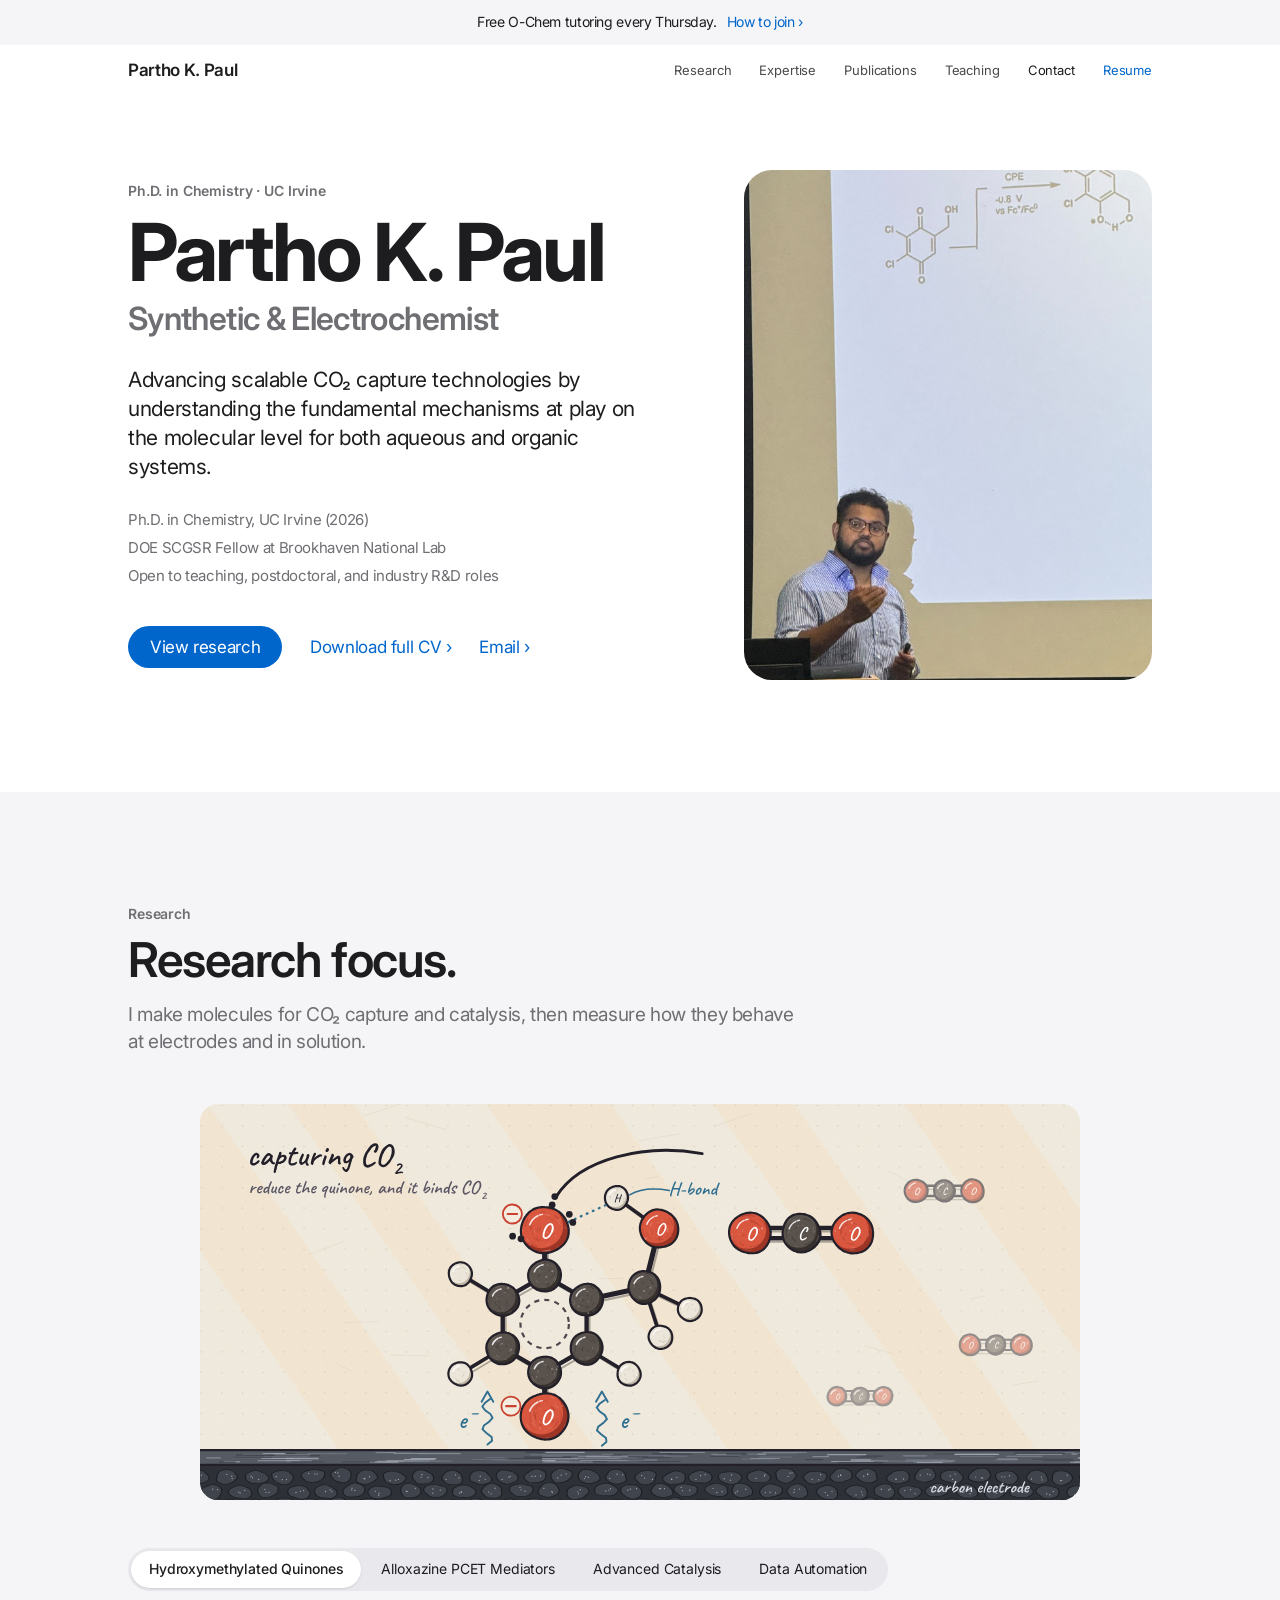
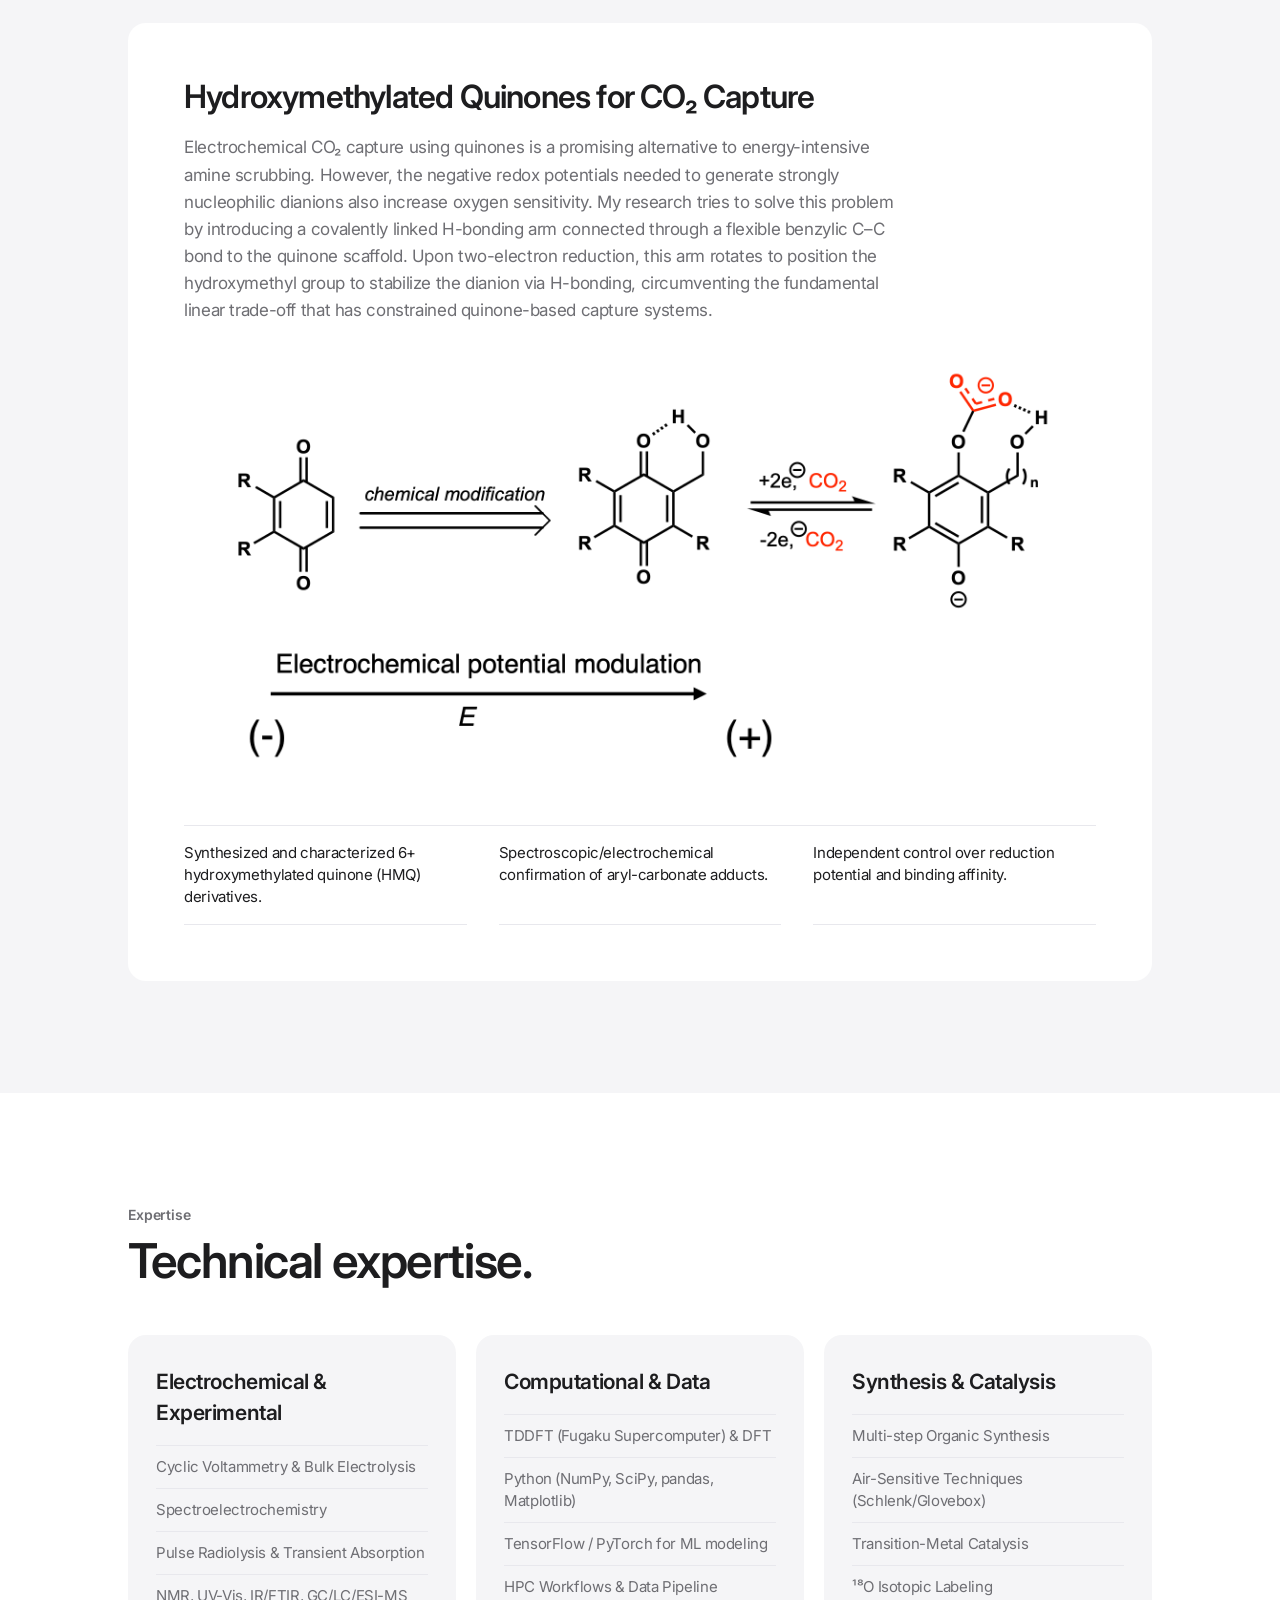
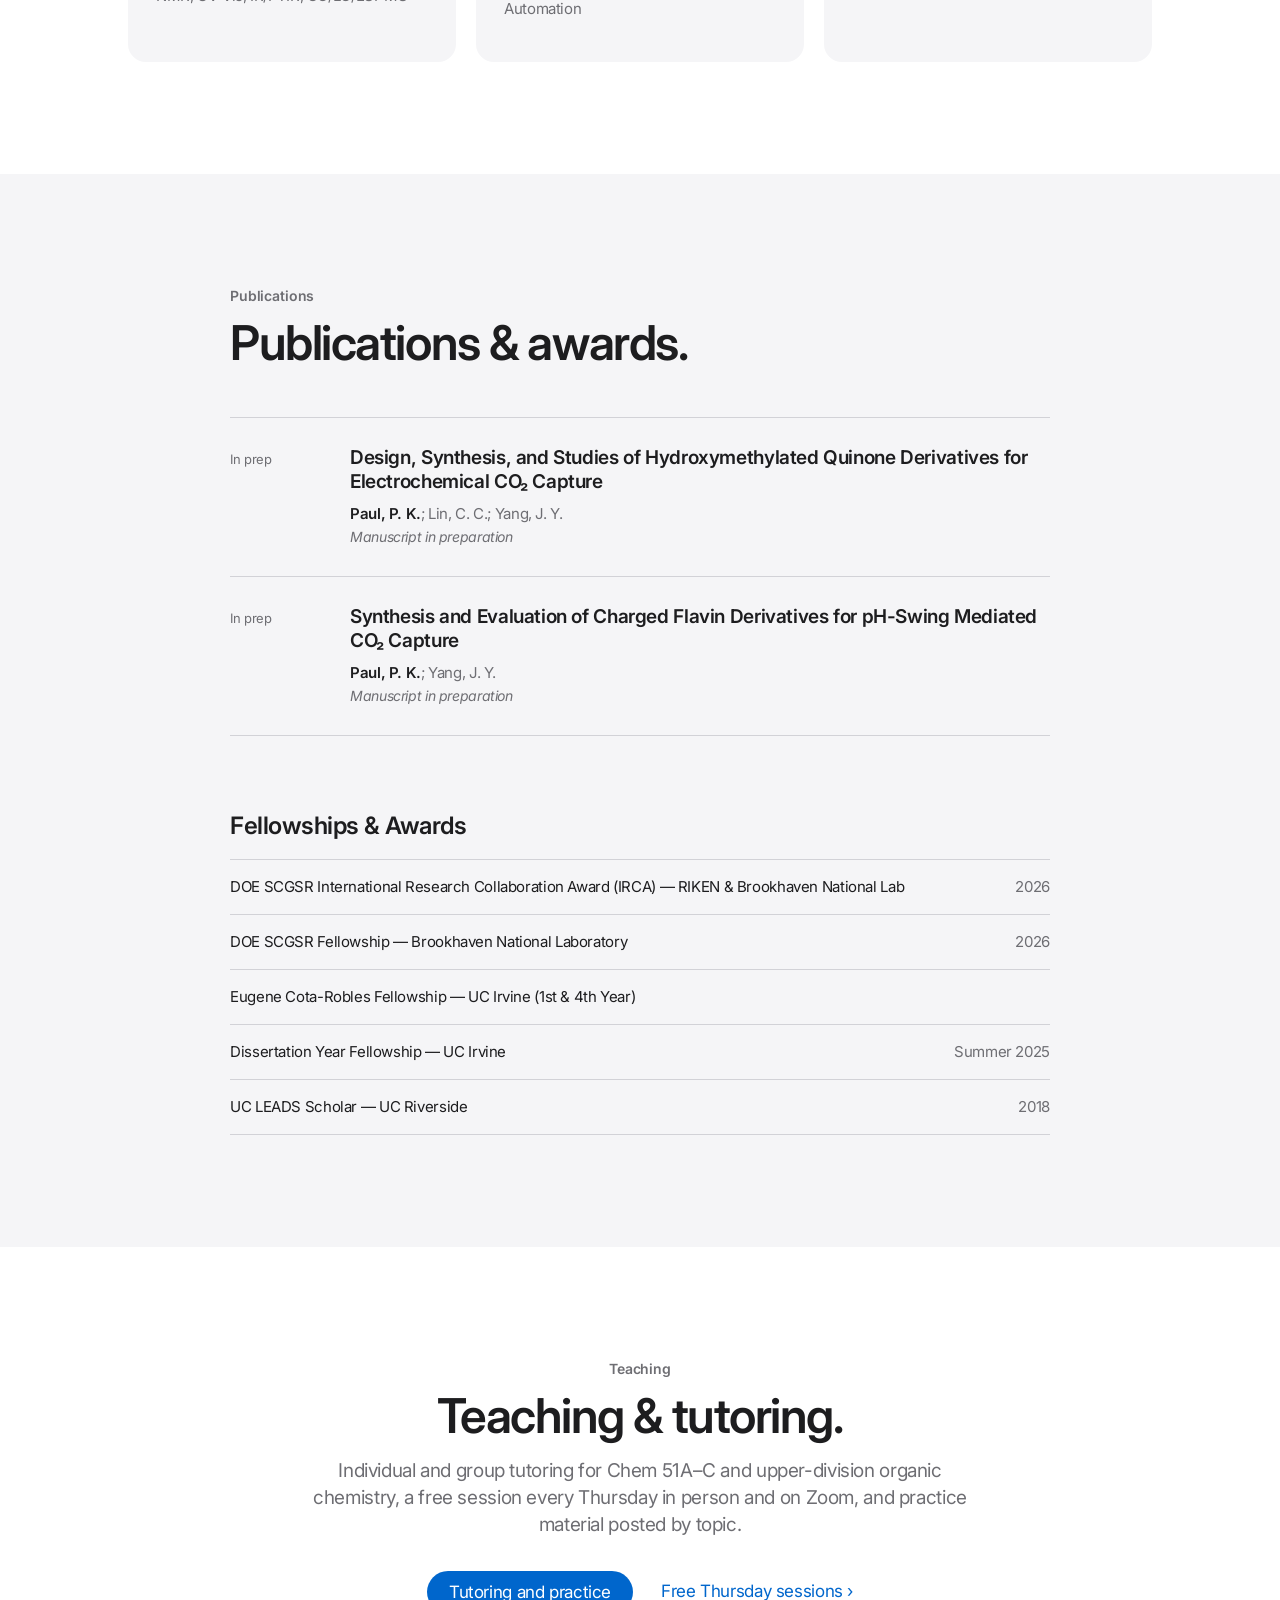
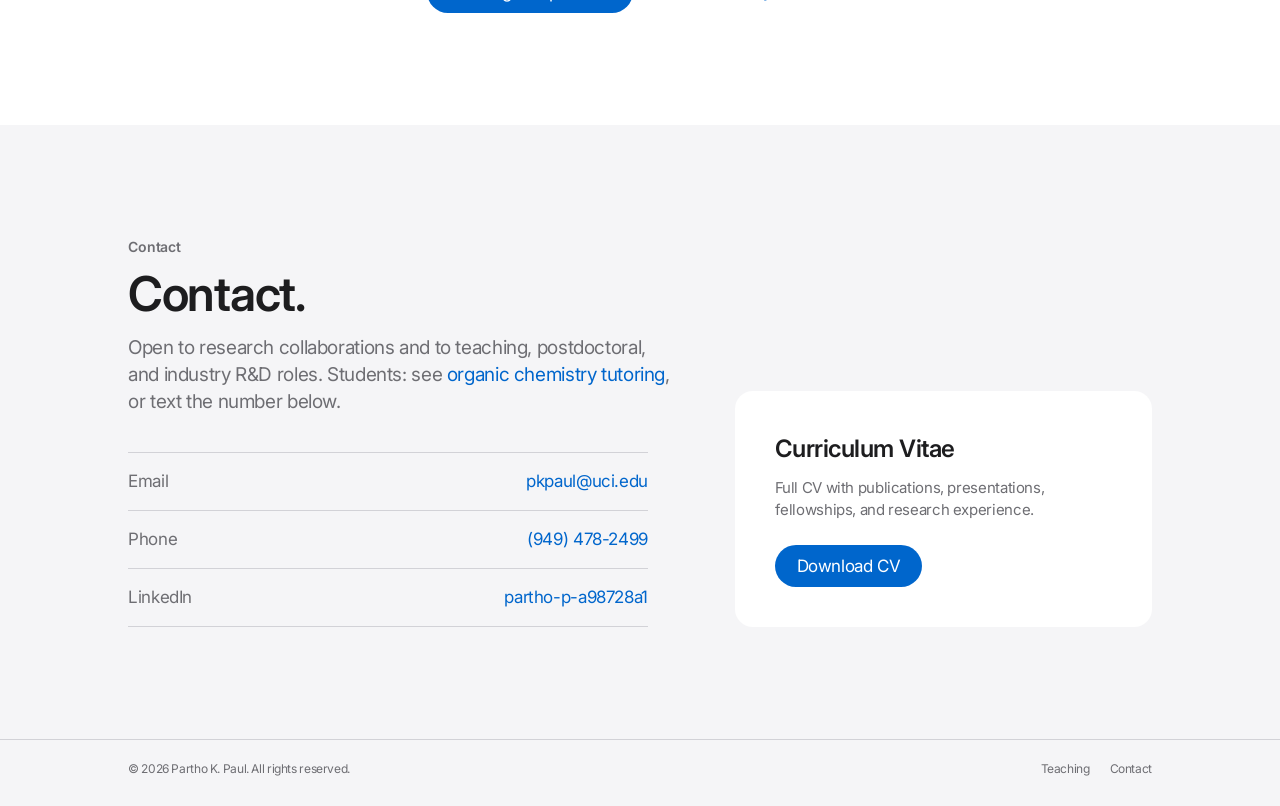
==== commit c2e88aa1: "Restore research homepage and update sitemap" ====
--- a/index.html
+++ b/index.html
@@ -1,252 +1,280 @@
-<!doctype html>
+<!DOCTYPE html>
 <html lang="en">
 <head>
-  <meta charset="utf-8">
-  <meta name="viewport" content="width=device-width, initial-scale=1">
-  <title>Organic Chemistry Tutoring · Free O-Chem Help on Thursdays | Partho K. Paul</title>
-  <meta name="description" content="Organic chemistry tutoring for Chem 51A–C and upper-division organic chemistry from Partho K. Paul, Ph.D. in Chemistry. Free sessions every Thursday, in person and on Zoom. Practice problems, solutions, and videos by topic. Text (949) 478-2499.">
-  <link rel="canonical" href="https://parthor96.github.io/partho/teaching/">
-  <meta name="theme-color" content="#ffffff">
-  <meta property="og:type" content="website">
-  <meta property="og:url" content="https://parthor96.github.io/partho/teaching/">
-  <meta property="og:title" content="Organic Chemistry Tutoring · Partho K. Paul">
-  <meta property="og:description" content="Chem 51A–C and upper-division organic chemistry tutoring. Free O-Chem tutoring every Thursday, in person and on Zoom.">
-  <meta property="og:image" content="https://parthor96.github.io/partho/teaching/og-teaching.jpg">
-  <meta property="og:image:width" content="1200">
-  <meta property="og:image:height" content="630">
-  <meta property="og:image:alt" content="Rickshaw-art style chemistry painting with the words Organic chemistry tutoring, free on Thursdays">
-  <meta name="twitter:card" content="summary_large_image">
-  <link rel="icon" href="../favicon-32.png" sizes="32x32" type="image/png">
-  <link rel="apple-touch-icon" href="../apple-touch-icon.png">
-  <link rel="preconnect" href="https://fonts.googleapis.com">
-  <link rel="preconnect" href="https://fonts.gstatic.com" crossorigin>
-  <link href="https://fonts.googleapis.com/css2?family=Inter:wght@400;500;600;700&display=swap" rel="stylesheet">
-  <link rel="stylesheet" href="../style.css">
-  <link rel="preload" href="fonts/shrikhand-latin.woff2" as="font" type="font/woff2" crossorigin>
-  <link rel="stylesheet" href="teaching.css">
-  <script type="application/ld+json">
-  {"@context":"https://schema.org","@type":"Service","name":"Organic chemistry tutoring","serviceType":"Chemistry tutoring","description":"Individual and group tutoring for Chem 51A–C and upper-division organic chemistry, plus free sessions every Thursday in person and on Zoom.","url":"https://parthor96.github.io/partho/teaching/","provider":{"@type":"Person","name":"Partho K. Paul","url":"https://parthor96.github.io/partho/","email":"mailto:pkpaul@uci.edu","telephone":"+1-949-478-2499","affiliation":{"@type":"CollegeOrUniversity","name":"University of California, Irvine"}}}
-  </script>
-  <script src="resources.js" defer></script>
-  <script src="teaching.js" defer></script>
-  <script src="review-form.js" defer></script>
+    <meta charset="UTF-8">
+    <meta name="viewport" content="width=device-width, initial-scale=1.0">
+    <title>Partho K. Paul | Synthetic &amp; Electrochemist</title>
+    <meta name="description" content="Partho K. Paul — synthetic and electrochemist working on electrochemical CO₂ capture. Research, publications, and organic chemistry tutoring.">
+    <link rel="canonical" href="https://parthor96.github.io/partho/">
+    <meta name="theme-color" content="#ffffff">
+    <meta property="og:type" content="website">
+    <meta property="og:url" content="https://parthor96.github.io/partho/">
+    <meta property="og:title" content="Partho K. Paul · Synthetic &amp; Electrochemist">
+    <meta property="og:description" content="Partho K. Paul — synthetic and electrochemist working on electrochemical CO₂ capture. Research, publications, and organic chemistry tutoring.">
+    <meta property="og:image" content="https://parthor96.github.io/partho/og-home.jpg">
+    <meta property="og:image:width" content="1200">
+    <meta property="og:image:height" content="630">
+    <meta property="og:image:alt" content="Hand-drawn illustration of a quinone dianion capturing CO₂ at a carbon electrode">
+    <meta name="twitter:card" content="summary_large_image">
+    <link rel="icon" href="favicon-32.png" sizes="32x32" type="image/png">
+    <link rel="apple-touch-icon" href="apple-touch-icon.png">
+    <script type="application/ld+json">
+    {"@context":"https://schema.org","@type":"Person","name":"Partho K. Paul","url":"https://parthor96.github.io/partho/","image":"https://parthor96.github.io/partho/profile.png","email":"mailto:pkpaul@uci.edu","jobTitle":"Synthetic & Electrochemist","affiliation":[{"@type":"CollegeOrUniversity","name":"University of California, Irvine"},{"@type":"ResearchOrganization","name":"Brookhaven National Laboratory"}],"knowsAbout":["Electrochemistry","CO2 capture","Organic synthesis","Spectroelectrochemistry"],"sameAs":["https://linkedin.com/in/partho-p-a98728a1"]}
+    </script>
+    <link rel="preconnect" href="https://fonts.googleapis.com">
+    <link rel="preconnect" href="https://fonts.gstatic.com" crossorigin>
+    <link href="https://fonts.googleapis.com/css2?family=Inter:wght@400;500;600;700&display=swap" rel="stylesheet">
+    <link rel="stylesheet" href="style.css">
 </head>
-<body class="rickshaw">
-  <a class="skip" href="#thursday">Skip to content</a>
-
-  <div class="announcement-banner" role="region" aria-label="Free tutoring announcement">
-    <span>Free O-Chem tutoring every Thursday.</span>
-    <a href="#thursday">How to join ›</a>
-  </div>
-
-  <nav class="navbar">
-    <div class="nav-container">
-      <a href="../" class="nav-logo">Partho K. Paul</a>
-      <ul class="nav-links">
-        <li class="nav-hide-sm"><a href="../#research" class="nav-link">Research</a></li>
-        <li><a href="#resources" class="nav-link">Practice</a></li>
-        <li class="nav-hide-sm"><a href="#tutoring" class="nav-link">Tutoring</a></li>
-        <li class="nav-hide-sm"><a href="vsepr.html" class="nav-link">VSEPR</a></li>
-        <li class="nav-hide-sm"><a href="#reviews" class="nav-link">Reviews</a></li>
-        <li class="only-touch"><a href="sms:+19494782499?&amp;body=Hi%20Partho%2C%20I%27d%20like%20tutoring%20help.%20Course%3A%20.%20Topics%3A%20.%20Times%20that%20work%3A%20." class="nav-link nav-resume">Text Partho</a></li>
-        <li class="only-fine"><a href="mailto:pkpaul@uci.edu?subject=Chemistry%20tutoring" class="nav-link nav-resume">Email Partho</a></li>
-      </ul>
+<body>
+    <a class="skip" href="#main">Skip to content</a>
+
+    <!-- ANNOUNCEMENT BAR -->
+    <div class="announcement-banner" role="region" aria-label="Free tutoring announcement">
+        <span>Free O-Chem tutoring every Thursday.</span>
+        <a href="teaching/#thursday">How to join ›</a>
     </div>
-  </nav>
-
-  <header class="t-hero">
-    <div class="container">
-      <div class="t-hero-copy">
-        <p class="eyebrow">Chem 51A–C · Upper-division organic</p>
-        <h1>Organic chemistry tutoring.<br><span>Free O-Chem tutoring on Thursdays.</span></h1>
-        <p class="t-hero-text">Individual and group sessions for Chem 51A–C and upper-division organic chemistry. Practice problems, solutions, and videos are posted below by topic as they are finished.</p>
-        <div class="t-actions">
-          <a class="btn btn-primary only-touch" href="sms:+19494782499?&amp;body=Hi%20Partho%2C%20I%27d%20like%20tutoring%20help.%20Course%3A%20.%20Topics%3A%20.%20Times%20that%20work%3A%20.">Text (949) 478-2499</a>
-          <a class="btn btn-primary only-fine" href="mailto:pkpaul@uci.edu?subject=Chemistry%20tutoring">Email pkpaul@uci.edu</a>
-          <a class="link-arrow only-touch" href="mailto:pkpaul@uci.edu?subject=Chemistry%20tutoring">Email pkpaul@uci.edu</a>
-          <a class="link-arrow only-fine" href="sms:+19494782499?&amp;body=Hi%20Partho%2C%20I%27d%20like%20tutoring%20help.%20Course%3A%20.%20Topics%3A%20.%20Times%20that%20work%3A%20.">Text (949) 478-2499</a>
-        </div>
-      </div>
-      <section id="thursday" class="thursday" aria-labelledby="thursday-heading">
-        <h2 id="thursday-heading">Free Thursday sessions</h2>
-        <!-- TIME: e.g. <p class="thursday-when">Thursdays, 4–6 pm</p> — add when confirmed (styled in teaching.css) -->
-        <p class="thursday-where">In person and on Zoom</p>
-        <p>Bring your organic chemistry questions. Text or email for this week’s time, room, and Zoom link.</p>
-        <div class="thursday-actions">
-          <a class="btn btn-primary" href="sms:+19494782499?&amp;body=Hi%20Partho%2C%20I%27d%20like%20details%20on%20the%20free%20Thursday%20O-Chem%20session.">Text for details</a>
-          <a class="btn btn-secondary" href="mailto:pkpaul@uci.edu?subject=Free%20Thursday%20O-Chem%20tutoring">Email</a>
-        </div>
-      </section>
-      <figure class="t-hero-fig">
-        <img class="t-hero-illo" src="rickshaw.svg" alt="Rickshaw-art style painting: two bright birds face an Erlenmeyer flask under a flower shaped like a benzene ring. The banner reads Chemistry." width="900" height="900" fetchpriority="high">
-      </figure>
-    </div>
-  </header>
-  <!-- Formula ribbon: painted plaques, scrolls slowly (pauses on hover, static with reduced motion) -->
-  <div class="formula-ribbon" aria-label="Chemistry formulas">
-    <ul class="formula-track formula-static"><li class="plaque plaque-mari"><span class="plaque-label">Diels–Alder</span><span class="plaque-eq"><svg class="plaque-svg" viewBox="0 0 146 48" width="146" height="48" role="img" aria-label="Diels–Alder: 1,3-butadiene plus ethene gives cyclohexene"><g fill="none" stroke="currentColor" stroke-width="2.6" stroke-linecap="round" stroke-linejoin="round"><line x1="22.0" y1="7.0" x2="7.3" y2="15.5"/><line x1="21.4" y1="12.2" x2="12.0" y2="17.6"/><line x1="7.3" y1="15.5" x2="7.3" y2="32.5"/><line x1="7.3" y1="32.5" x2="22.0" y2="41.0"/><line x1="12.0" y1="30.4" x2="21.4" y2="35.8"/><path d="M33 24.0 h10 M38 19.0 v10"/><line x1="54.0" y1="14.5" x2="54.0" y2="33.5"/><line x1="58.4" y1="17.5" x2="58.4" y2="30.5"/><path d="M70 24 H100 M94 19 L100 24 L94 29"/><line x1="126.0" y1="7.0" x2="140.7" y2="15.5"/><line x1="140.7" y1="15.5" x2="140.7" y2="32.5"/><line x1="140.7" y1="32.5" x2="126.0" y2="41.0"/><line x1="126.0" y1="41.0" x2="111.3" y2="32.5"/><line x1="111.3" y1="32.5" x2="111.3" y2="15.5"/><line x1="111.3" y1="15.5" x2="126.0" y2="7.0"/><line x1="115.5" y1="18.6" x2="115.5" y2="29.4"/></g></svg></span></li><li class="plaque plaque-red"><span class="plaque-label">acid–base</span><span class="plaque-eq"><svg class="plaque-svg plaque-svg-wide" viewBox="0 0 236 48" width="236" height="48" role="img" aria-label="Acid–base: acetic acid plus hydroxide in equilibrium with acetate plus water"><g fill="none" stroke="currentColor" stroke-width="2.4" stroke-linecap="round" stroke-linejoin="round"><line x1="4" y1="35" x2="19" y2="27"/><line x1="19" y1="27" x2="19" y2="14"/><line x1="22.8" y1="25" x2="22.8" y2="14"/><line x1="19" y1="27" x2="31" y2="34"/><line x1="140" y1="35" x2="155" y2="27"/><line x1="155" y1="27" x2="155" y2="14"/><line x1="158.8" y1="25" x2="158.8" y2="14"/><line x1="155" y1="27" x2="167" y2="34"/><path d="M56 29 h9 M60.5 24.5 v9"/><path d="M104 25 H128 l-5 -4 M128 31 H104 l5 4"/><path d="M190 29 h9 M194.5 24.5 v9"/></g><g fill="currentColor" font-family="Inter, -apple-system, Helvetica, Arial, sans-serif" font-weight="700" font-size="12.5"><text x="20.9" y="11" text-anchor="middle">O</text><text x="32" y="40">OH</text><text x="156.9" y="11" text-anchor="middle">O</text><text x="168" y="40">O</text><text x="177" y="34" class="ab-sm">−</text><text x="71" y="34">HO</text><text x="90" y="27" class="ab-sm">−</text><text x="204" y="34">H<tspan class="ab-sub" dy="3">2</tspan><tspan dy="-3">O</tspan></text></g><style>.ab-sm{font-size:11px}.ab-sub{font-size:9px}</style></svg></span></li><li class="plaque plaque-pink"><span class="plaque-label">ideal gas</span><span class="plaque-eq">PV = nRT</span></li></ul>
-  </div>
-  <div class="border-strip" aria-hidden="true"></div>
-
-
-  <main>
-    <div class="container t-layout">
-      <aside id="tutoring" aria-labelledby="tutoring-heading">
-        <div class="tutor-card">
-          <h2 id="tutoring-heading">Tutoring</h2>
-          <div class="tutor-id">
-            <img class="tutor-photo" src="tutor.jpg" alt="Partho K. Paul" width="64" height="64">
+
+    <!-- NAVIGATION -->
+    <nav class="navbar">
+        <div class="nav-container">
+            <a href="#home" class="nav-logo">Partho K. Paul</a>
+            <ul class="nav-links">
+                <li><a href="#research" class="nav-link">Research</a></li>
+                <li class="nav-hide-sm"><a href="#skills" class="nav-link">Expertise</a></li>
+                <li class="nav-hide-sm"><a href="#publications" class="nav-link">Publications</a></li>
+                <li><a href="teaching/" class="nav-link">Teaching</a></li>
+                <li class="nav-hide-sm"><a href="#contact" class="nav-link">Contact</a></li>
+                <li><a href="Partho_Paul_Resume.pdf" download class="nav-link nav-resume">Resume</a></li>
+            </ul>
+        </div>
+    </nav>
+
+    <!-- HERO -->
+    <header id="home" class="hero">
+        <div class="container hero-grid">
+            <div class="hero-text">
+                <p class="eyebrow">Ph.D. in Chemistry · UC Irvine</p>
+
+                <!-- YOUR NAME AND TITLE -->
+                <h1 class="hero-title">Partho K. Paul</h1>
+                <p class="hero-subtitle">Synthetic &amp; Electrochemist</p>
+
+                <!-- YOUR HOOK / ELEVATOR PITCH -->
+                <p class="hero-description">Advancing scalable CO₂ capture technologies by understanding the fundamental mechanisms at play on the molecular level for both aqueous and organic systems.</p>
+
+                <!-- YOUR AFFILIATIONS -->
+                <ul class="hero-meta">
+                    <li>Ph.D. in Chemistry, UC Irvine (2026)</li>
+                    <li>DOE SCGSR Fellow at Brookhaven National Lab</li>
+                    <li>Open to teaching, postdoctoral, and industry R&amp;D roles</li>
+                </ul>
+
+                <div class="hero-actions">
+                    <a href="#research" class="btn btn-primary">View research</a>
+                    <a href="Partho_Paul_CV.pdf" download class="link-arrow">Download full CV</a>
+                    <a href="mailto:pkpaul@uci.edu" class="link-arrow">Email</a>
+                </div>
+            </div>
+            <div class="hero-image">
+                <!-- TO CHANGE YOUR PICTURE, REPLACE 'talk.jpg' IN THIS FOLDER -->
+                <img src="talk.jpg" alt="Partho K. Paul presenting his research, with a quinone reduction scheme on the screen behind him" width="1200" height="1502">
+            </div>
+        </div>
+    </header>
+
+    <main id="main">
+    <!-- RESEARCH -->
+    <section id="research" class="section section-alt">
+        <div class="container">
+            <div class="section-head">
+                <p class="eyebrow">Research</p>
+                <h2 class="section-title">Research focus.</h2>
+                <p class="section-intro">I make molecules for CO₂ capture and catalysis, then measure how they behave at electrodes and in solution.</p>
+            </div>
+
+            <figure class="research-illo"><img src="quinone.svg" alt="Illustration: a hydroxymethylated quinone dianion, formed by two electrons from a carbon electrode, binds CO₂ while its hydroxymethyl arm hydrogen-bonds to the phenoxide oxygen." width="1200" height="540" loading="lazy" decoding="async"></figure>
+
+            <!-- TOPIC SWITCHER: data-target must match the id of a pane below -->
+            <div class="segmented-wrap">
+                <div class="segmented" role="tablist" aria-label="Research topics">
+                    <button type="button" class="tab-item active" data-target="topic-co2" role="tab" id="tab-topic-co2" aria-controls="topic-co2" aria-selected="true" tabindex="0">Hydroxymethylated Quinones</button>
+                    <button type="button" class="tab-item" data-target="topic-radiolysis" role="tab" id="tab-topic-radiolysis" aria-controls="topic-radiolysis" aria-selected="false" tabindex="-1">Alloxazine PCET Mediators</button>
+                    <button type="button" class="tab-item" data-target="topic-crossover" role="tab" id="tab-topic-crossover" aria-controls="topic-crossover" aria-selected="false" tabindex="-1">Advanced Catalysis</button>
+                    <button type="button" class="tab-item" data-target="topic-automation" role="tab" id="tab-topic-automation" aria-controls="topic-automation" aria-selected="false" tabindex="-1">Data Automation</button>
+                </div>
+            </div>
+
+            <div class="panes">
+                <!-- TOPIC 1 -->
+                <article class="research-pane active" id="topic-co2" role="tabpanel" aria-labelledby="tab-topic-co2" tabindex="0">
+                    <h3>Hydroxymethylated Quinones for CO₂ Capture</h3>
+                    <p>Electrochemical CO₂ capture using quinones is a promising alternative to energy-intensive amine scrubbing. However, the negative redox potentials needed to generate strongly nucleophilic dianions also increase oxygen sensitivity. My research tries to solve this problem by introducing a covalently linked H-bonding arm connected through a flexible benzylic C–C bond to the quinone scaffold. Upon two-electron reduction, this arm rotates to position the hydroxymethyl group to stabilize the dianion via H-bonding, circumventing the fundamental linear trade-off that has constrained quinone-based capture systems.</p>
+                    <figure class="pane-figure"><a href="figure1.png"><img src="figure1.png" alt="Hydroxymethylated quinone CO₂ capture scheme" width="1750" height="880" loading="lazy" decoding="async"></a></figure>
+                    <ul class="highlights">
+                        <li>Synthesized and characterized 6+ hydroxymethylated quinone (HMQ) derivatives.</li>
+                        <li>Spectroscopic/electrochemical confirmation of aryl-carbonate adducts.</li>
+                        <li>Independent control over reduction potential and binding affinity.</li>
+                    </ul>
+                </article>
+
+                <!-- TOPIC 2 -->
+                <article class="research-pane" id="topic-radiolysis" role="tabpanel" aria-labelledby="tab-topic-radiolysis" tabindex="0">
+                    <h3>Alloxazine Derivatives as Tunable PCET Mediators</h3>
+                    <p>Flavins are biological cofactors whose proton-coupled electron transfer (PCET) chemistry drives essential redox processes across all living systems. My research asks: can we harness this biologically optimized 2e⁻/2H⁺ reactivity for CO₂ capture? The challenge is that natural flavins are poorly soluble in water, limiting their practical use. I addressed this by synthesizing novel alloxazine derivatives bearing distal charged groups that increase aqueous solubility while preserving the redox active core. Importantly, these distal groups lead to stability differences as demonstrated by spectroelectrochemical and pulse radiolysis studies.</p>
+                    <figure class="pane-figure"><a href="figure2.png"><img src="figure2.png" alt="Alloxazine derivatives" width="1246" height="1054" loading="lazy" decoding="async"></a></figure>
+                    <ul class="highlights">
+                        <li>Demonstrated reversible 2e⁻/2H⁺ PCET redox chemistry.</li>
+                        <li>Conducting pulse radiolysis experiments to observe transient radicals.</li>
+                        <li>Integrating into flow cell architectures for continuous cycling.</li>
+                    </ul>
+                </article>
+
+                <!-- TOPIC 3 -->
+                <article class="research-pane" id="topic-crossover" role="tabpanel" aria-labelledby="tab-topic-crossover" tabindex="0">
+                    <h3>Advanced Synthetic Methodology &amp; Catalysis</h3>
+                    <p>Early in my graduate research experience, I had the opportunity to take part in rigorous, multi-step organic synthesis and complex catalysis. During my time in the Pronin Lab (UCI), I investigated cobalt-catalyzed radical–polar crossover reactions, running intricate, air-sensitive syntheses. By using isotopic labeling (¹⁸O) and multi-technique characterization (NMR, IR, mass spectrometry), I was able to elucidate some key steps of cobalt-salen catalyzed hydrofunctionalization and ring-opening reactions.</p>
+                    <figure class="pane-figure"><a href="figure3.png"><img src="figure3.png" alt="Cobalt-salen catalyzed reaction scheme" width="538" height="112" loading="lazy" decoding="async"></a></figure>
+                    <ul class="highlights">
+                        <li>Executed multi-step air-sensitive synthetic campaigns.</li>
+                        <li>Performed ¹⁸O isotopic labeling studies.</li>
+                    </ul>
+                </article>
+
+                <!-- TOPIC 4 -->
+                <article class="research-pane" id="topic-automation" role="tabpanel" aria-labelledby="tab-topic-automation" tabindex="0">
+                    <h3>Computational Data Automation</h3>
+                    <p>I built custom Python-based tools to automate the processing of complex spectroscopic and electrochemical data, reducing analysis time and minimizing human error while mentoring undergraduate researchers in computational techniques.</p>
+                    <!-- TO ADD A FIGURE: <figure class="pane-figure"><img src="figure4.png" alt=""></figure> -->
+                    <ul class="highlights">
+                        <li>Built custom Python automation pipelines.</li>
+                        <li>Processed large CV, UV-Vis, and bulk electrolysis datasets.</li>
+                    </ul>
+                </article>
+            </div>
+        </div>
+    </section>
+
+    <!-- TECHNICAL EXPERTISE -->
+    <section id="skills" class="section">
+        <div class="container">
+            <div class="section-head">
+                <p class="eyebrow">Expertise</p>
+                <h2 class="section-title">Technical expertise.</h2>
+            </div>
+            <div class="skill-grid">
+                <div class="skill-card">
+                    <h3>Electrochemical &amp; Experimental</h3>
+                    <ul>
+                        <li>Cyclic Voltammetry &amp; Bulk Electrolysis</li>
+                        <li>Spectroelectrochemistry</li>
+                        <li>Pulse Radiolysis &amp; Transient Absorption</li>
+                        <li>NMR, UV-Vis, IR/FTIR, GC/LC/ESI-MS</li>
+                    </ul>
+                </div>
+                <div class="skill-card">
+                    <h3>Computational &amp; Data</h3>
+                    <ul>
+                        <li>TDDFT (Fugaku Supercomputer) &amp; DFT</li>
+                        <li>Python (NumPy, SciPy, pandas, Matplotlib)</li>
+                        <li>TensorFlow / PyTorch for ML modeling</li>
+                        <li>HPC Workflows &amp; Data Pipeline Automation</li>
+                    </ul>
+                </div>
+                <div class="skill-card">
+                    <h3>Synthesis &amp; Catalysis</h3>
+                    <ul>
+                        <li>Multi-step Organic Synthesis</li>
+                        <li>Air-Sensitive Techniques (Schlenk/Glovebox)</li>
+                        <li>Transition-Metal Catalysis</li>
+                        <li>¹⁸O Isotopic Labeling</li>
+                    </ul>
+                </div>
+            </div>
+        </div>
+    </section>
+
+    <!-- PUBLICATIONS & AWARDS -->
+    <section id="publications" class="section section-alt">
+        <div class="container narrow">
+            <div class="section-head">
+                <p class="eyebrow">Publications</p>
+                <h2 class="section-title">Publications &amp; awards.</h2>
+            </div>
+
+            <ul class="pub-list">
+                <li class="pub">
+                    <span class="pub-status">In prep</span>
+                    <div>
+                        <h3 class="pub-title">Design, Synthesis, and Studies of Hydroxymethylated Quinone Derivatives for Electrochemical CO₂ Capture</h3>
+                        <p class="pub-authors"><strong>Paul, P. K.</strong>; Lin, C. C.; Yang, J. Y.</p>
+                        <p class="pub-journal">Manuscript in preparation</p>
+                    </div>
+                </li>
+                <li class="pub">
+                    <span class="pub-status">In prep</span>
+                    <div>
+                        <h3 class="pub-title">Synthesis and Evaluation of Charged Flavin Derivatives for pH-Swing Mediated CO₂ Capture</h3>
+                        <p class="pub-authors"><strong>Paul, P. K.</strong>; Yang, J. Y.</p>
+                        <p class="pub-journal">Manuscript in preparation</p>
+                    </div>
+                </li>
+            </ul>
+
+            <h3 class="subhead">Fellowships &amp; Awards</h3>
+            <ul class="award-list">
+                <li>DOE SCGSR International Research Collaboration Award (IRCA) — RIKEN &amp; Brookhaven National Lab <span>2026</span></li>
+                <li>DOE SCGSR Fellowship — Brookhaven National Laboratory <span>2026</span></li>
+                <li>Eugene Cota-Robles Fellowship — UC Irvine (1st &amp; 4th Year)</li>
+                <li>Dissertation Year Fellowship — UC Irvine <span>Summer 2025</span></li>
+                <li>UC LEADS Scholar — UC Riverside <span>2018</span></li>
+            </ul>
+        </div>
+    </section>
+
+    <!-- TEACHING TEASER -->
+    <section id="teaching" class="section">
+        <div class="container teaser">
+            <p class="eyebrow">Teaching</p>
+            <h2 class="section-title">Teaching &amp; tutoring.</h2>
+            <p class="section-intro">Individual and group tutoring for Chem 51A–C and upper-division organic chemistry, a free session every Thursday in person and on Zoom, and practice material posted by topic.</p>
+            <div class="teaser-actions">
+                <a class="btn btn-primary" href="teaching/">Tutoring and practice</a>
+                <a class="link-arrow" href="teaching/#thursday">Free Thursday sessions</a>
+            </div>
+        </div>
+    </section>
+
+    <!-- CONTACT -->
+    <section id="contact" class="section section-alt">
+        <div class="container contact-grid">
             <div>
-              <p class="tutor-name">Partho K. Paul</p>
-              <p class="tutor-cred">Ph.D. in Chemistry, <span class="nowrap">UC Irvine</span></p>
-              <a class="tutor-portfolio" href="../">Research portfolio ›</a>
-            </div>
-          </div>
-          <p class="tutor-lead">Chem 51A–C and upper-division organic chemistry. Individual or small-group sessions on your own problem sets, mechanisms, and practice exams.</p>
-          <!-- ADD when confirmed: <p class="tutor-terms">Rate: … (or "Rate on request") · In person or Zoom: … · Location: …</p> -->
-
-          <h3 class="steps-head">To book a session</h3>
-          <ol class="steps">
-            <li>Text your course, the topics, and a few times that work.</li>
-            <li>Partho replies with a time and place.</li>
-          </ol>
-
-          <div class="contact-rows">
-            <a class="contact-row" href="sms:+19494782499?&amp;body=Hi%20Partho%2C%20I%27d%20like%20tutoring%20help.%20Course%3A%20.%20Topics%3A%20.%20Times%20that%20work%3A%20."><span>Text</span><span>(949) 478-2499</span></a>
-            <a class="contact-row" href="tel:+19494782499"><span>Call</span><span>(949) 478-2499</span></a>
-            <a class="contact-row" href="mailto:pkpaul@uci.edu?subject=Chemistry%20tutoring"><span>Email</span><span>pkpaul@uci.edu</span></a>
-          </div>
-        </div>
-      </aside>
-
-      <section id="resources" aria-labelledby="resources-heading">
-        <div class="t-section-head">
-          <div>
-            <h2 id="resources-heading">Practice by topic</h2>
-            <p class="t-section-sub" id="resources-sub">Topics follow the usual course order. Problems, solutions, and videos are posted as each is finished. Practice material is organic chemistry only for now.</p>
-          </div>
-          <div id="course-filters" class="segmented" role="group" aria-label="Filter topics by course" hidden>
-            <button type="button" class="tab-item" data-course="all" aria-pressed="true">All</button>
-            <button type="button" class="tab-item" data-course="I" aria-pressed="false">Organic I</button>
-            <button type="button" class="tab-item" data-course="II" aria-pressed="false">Organic II</button>
-          </div>
-        </div>
-
-        <figure class="mech-card">
-          <picture>
-            <source media="(max-width: 640px)" srcset="sn2-narrow.svg" width="780" height="560">
-            <img src="sn2.svg" alt="Illustration of an SN2 reaction: hydroxide attacks bromomethane from the side opposite bromine, and bromide leaves in the same step." width="1200" height="560" loading="lazy">
-          </picture>
-          <figcaption><strong>Worked example · S<sub>N</sub>2.</strong> Hydroxide attacks carbon from the side opposite bromine. The C–O bond forms as the C–Br bond breaks, in one step. At a stereocenter this backside attack inverts the configuration.</figcaption>
-        </figure>
-
-        <a class="tool-card" href="vsepr.html">
-          <span class="tool-tag">Interactive</span>
-          <span class="tool-title">VSEPR Builder</span>
-          <span class="tool-text">Count electrons, find the steric number, and watch the 3D shape build. Tap through every AX<sub>m</sub>E<sub>n</sub> geometry from AX<sub>2</sub> to AX<sub>2</sub>E<sub>4</sub>.</span>
-          <span class="tool-go">Open the builder ›</span>
-        </a>
-
-        <div id="resource-groups" hidden></div>
-        <p class="progress-note">Other topics: <a class="only-touch" href="sms:+19494782499?&amp;body=Hi%20Partho%2C%20could%20you%20add%20practice%20on%20">text a request ›</a><a class="only-fine" href="mailto:pkpaul@uci.edu?subject=Topic%20request">email a request ›</a></p>
-        <noscript><p>Please enable JavaScript to view the topic list. You can still use the tutoring contact links on this page.</p></noscript>
-      </section>
-    </div>
-  </main>
-
-  <!-- ==========================================
-       STUDENT REVIEWS
-       Featured: private-tutoring review. Grid: verbatim excerpts from anonymous
-       UCI end-of-term evaluations (Partho_Paul_Teaching_Evaluations.docx).
-       ========================================== -->
-  <section id="reviews" class="reviews" aria-labelledby="reviews-heading">
-    <div class="container">
-      <p class="reviews-eyebrow">Student reviews</p>
-      <h2 id="reviews-heading" class="reviews-title">What students say.</h2>
-
-      <figure class="review-feature">
-        <span class="review-mark" aria-hidden="true">“</span>
-        <blockquote>
-          <p>Partho had very advanced and wide knowledge of the material. If I didn’t understand the information, because he had such extensive knowledge, he was able to explain it various different ways until I understood it.</p>
-          <p class="review-highlight">Before I signed up for tutoring, I had a C average in Orgo 1. With Partho’s help, I pulled my grade up to B+ and then second semester with his help I achieved a grade of A−.</p>
-        </blockquote>
-        <figcaption><strong>Kamran H.</strong> · Organic Chemistry 1 &amp; 2 · University of Texas at Austin · private tutoring</figcaption>
-      </figure>
-
-      <ul class="review-stats" aria-label="Teaching evaluation results">
-        <li class="stat stat-mari"><span class="stat-num">211</span><span class="stat-text">anonymous evaluations from 16 UCI sections of CHEM 51A–C</span></li>
-        <li class="stat stat-teal"><span class="stat-num">8.0<small>/9</small></span><span class="stat-text">overall TA rating, CHEM 51A, Summer 2025 (up from 6.8 in 2023)</span></li>
-        <li class="stat stat-pink"><span class="stat-num">80%</span><span class="stat-text">said he presented the material in a way that helped them understand it</span></li>
-      </ul>
-
-      <ul class="review-grid">
-        <li class="review-card"><blockquote>“Out of all of the many TA’s I’ve had in my years at UCI, Partho is by far the most enthusiastic and genuine of them all.”</blockquote><cite>CHEM 51A · Summer 2025</cite></li>
-        <li class="review-card"><blockquote>“He encourages us to make mistakes during discussion to prevent us from making them during the exam.”</blockquote><cite>CHEM 51A · Summer 2025</cite></li>
-        <li class="review-card"><blockquote>“[T]he TA didn’t just walk us through the problems but made us walk him through the problem.”</blockquote><cite>CHEM 51A · Fall 2022</cite></li>
-        <li class="review-card"><blockquote>“[W]hen [Partho] went over Diels-Alder...my life was changed. I thought I’d never understand those problems!”</blockquote><cite>CHEM 51B · Winter 2023</cite></li>
-        <li class="review-card"><blockquote>“He made himself relatable by telling us how he struggled with this material and what he did to overcome it. […] Having that support from your TA really does impact your learning.”</blockquote><cite>CHEM 51B · Winter 2023</cite></li>
-        <li class="review-card"><blockquote>“I love that he always wears an ochem shirt on Thursdays for class..it makes my day.”</blockquote><cite>Organic Chemistry</cite></li>
-      </ul>
-      <!-- Leave-a-review form: no server needed. Submitting opens the student's email app
-           with a message to Partho (subject + one-paragraph review filled in). -->
-      <div class="review-form-card" id="leave-review">
-        <div class="review-form-intro">
-          <h3>Worked with Partho before?</h3>
-          <p>Leave a short review. It goes straight to Partho when you tap <strong>Send review</strong>.</p>
-        </div>
-        <form id="review-form" class="review-form" novalidate>
-          <div class="rf-row">
-            <label class="rf-field">
-              <span>Course or subject</span>
-              <select name="subject" required>
-                <option value="" disabled selected>Choose one…</option>
-                <option>Chem 51A</option>
-                <option>Chem 51B</option>
-                <option>Chem 51C</option>
-                <option>Upper-division organic chemistry</option>
-                <option>Free Thursday session</option>
-                <option>Other</option>
-              </select>
-            </label>
-            <label class="rf-field">
-              <span>Name to show <em>(optional)</em></span>
-              <input name="name" type="text" maxlength="60" autocomplete="name" placeholder="e.g. Maya R., or leave blank">
-            </label>
-            <label class="rf-field">
-              <span>School <em>(optional)</em></span>
-              <input name="school" type="text" maxlength="80" placeholder="e.g. UC Irvine">
-            </label>
-          </div>
-          <label class="rf-field">
-            <span>Your review <em>(one paragraph)</em></span>
-            <textarea name="review" rows="5" maxlength="900" required placeholder="What did you work on, and what helped?"></textarea>
-            <span class="rf-count" aria-live="polite"><span id="rf-count">0</span>/900</span>
-          </label>
-          <label class="rf-check">
-            <input type="checkbox" name="consent">
-            <span>Partho may post this review on his website.</span>
-          </label>
-          <input type="text" name="_honey" class="rf-hp" tabindex="-1" autocomplete="off" aria-hidden="true">
-          <div class="rf-actions">
-            <button type="submit" class="btn btn-primary">Send review</button>
-            <button type="button" class="rf-copy" id="rf-copy" hidden>Copy review</button>
-          </div>
-          <p class="rf-msg" id="rf-msg" role="status"></p>
-        </form>
-      </div>
-
-      <div class="reviews-cta">
-        <a class="btn btn-primary only-touch" href="sms:+19494782499?&amp;body=Hi%20Partho%2C%20I%27d%20like%20tutoring%20help.%20Course%3A%20.%20Topics%3A%20.%20Times%20that%20work%3A%20.">Text about tutoring</a>
-        <a class="btn btn-primary only-fine" href="mailto:pkpaul@uci.edu?subject=Chemistry%20tutoring">Email about tutoring</a>
-      </div>
-    </div>
-  </section>
-
-  <footer class="site-footer">
-    <div class="container">
-      <p>© 2026 Partho K. Paul</p>
-      <nav aria-label="Footer"><a href="../">Research portfolio</a><a href="#tutoring">Tutoring</a><a href="#thursday">Free Thursday sessions</a></nav>
-    </div>
-  </footer>
+                <p class="eyebrow">Contact</p>
+                <h2 class="section-title">Contact.</h2>
+                <p class="section-intro">Open to research collaborations and to teaching, postdoctoral, and industry R&amp;D roles. Students: see <a href="teaching/">organic chemistry tutoring</a>, or text the number below.</p>
+                <ul class="contact-list">
+                    <li><span>Email</span><a href="mailto:pkpaul@uci.edu">pkpaul@uci.edu</a></li>
+                    <li><span>Phone</span><a href="tel:+19494782499">(949) 478-2499</a></li>
+                    <li><span>LinkedIn</span><a href="https://linkedin.com/in/partho-p-a98728a1" target="_blank" rel="noopener">partho-p-a98728a1</a></li>
+                </ul>
+            </div>
+            <div class="cv-card">
+                <h3>Curriculum Vitae</h3>
+                <p>Full CV with publications, presentations, fellowships, and research experience.</p>
+                <a href="Partho_Paul_Ultimate_CV.pdf" download class="btn btn-primary">Download CV</a>
+            </div>
+        </div>
+    </section>
+
+    </main>
+
+    <footer class="site-footer">
+        <div class="container">
+            <p>© 2026 Partho K. Paul. All rights reserved.</p>
+            <nav aria-label="Footer"><a href="teaching/">Teaching</a><a href="#contact">Contact</a></nav>
+        </div>
+    </footer>
+
+    <script src="app.js"></script>
 </body>
 </html>
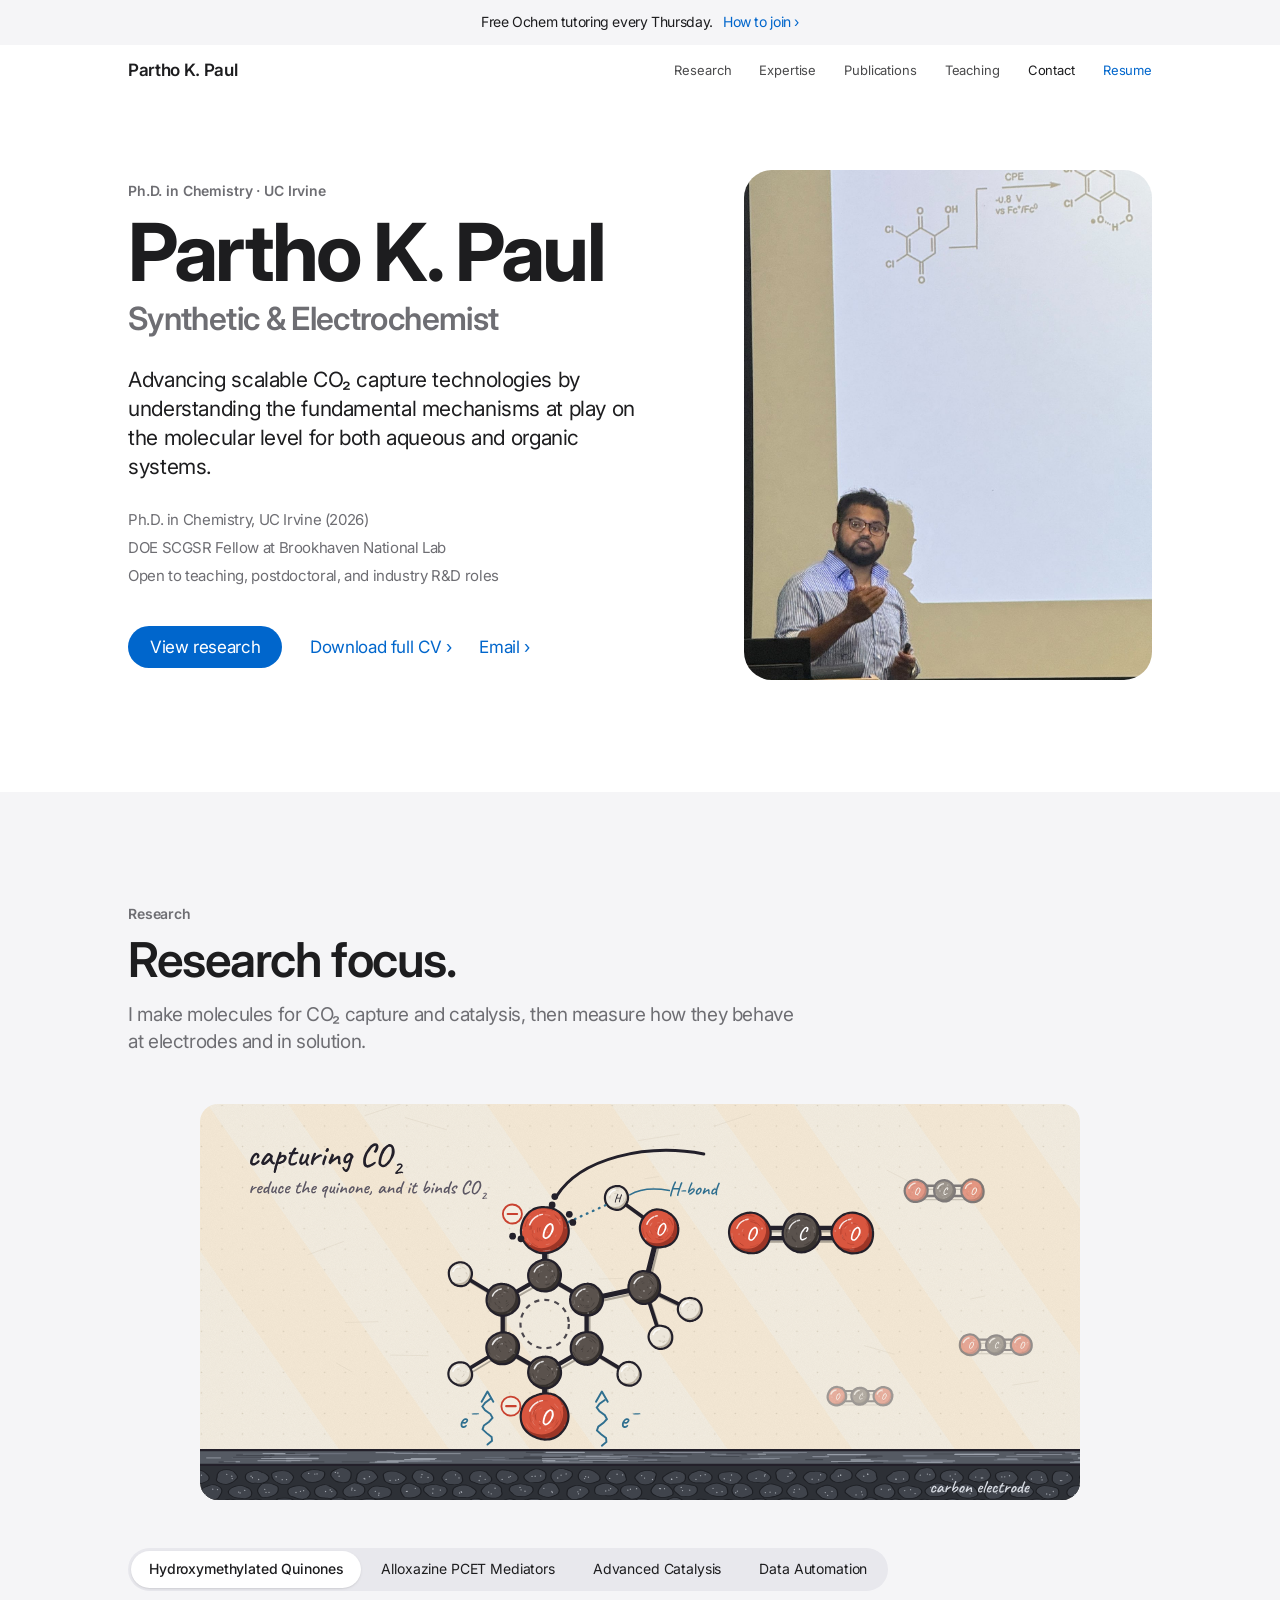
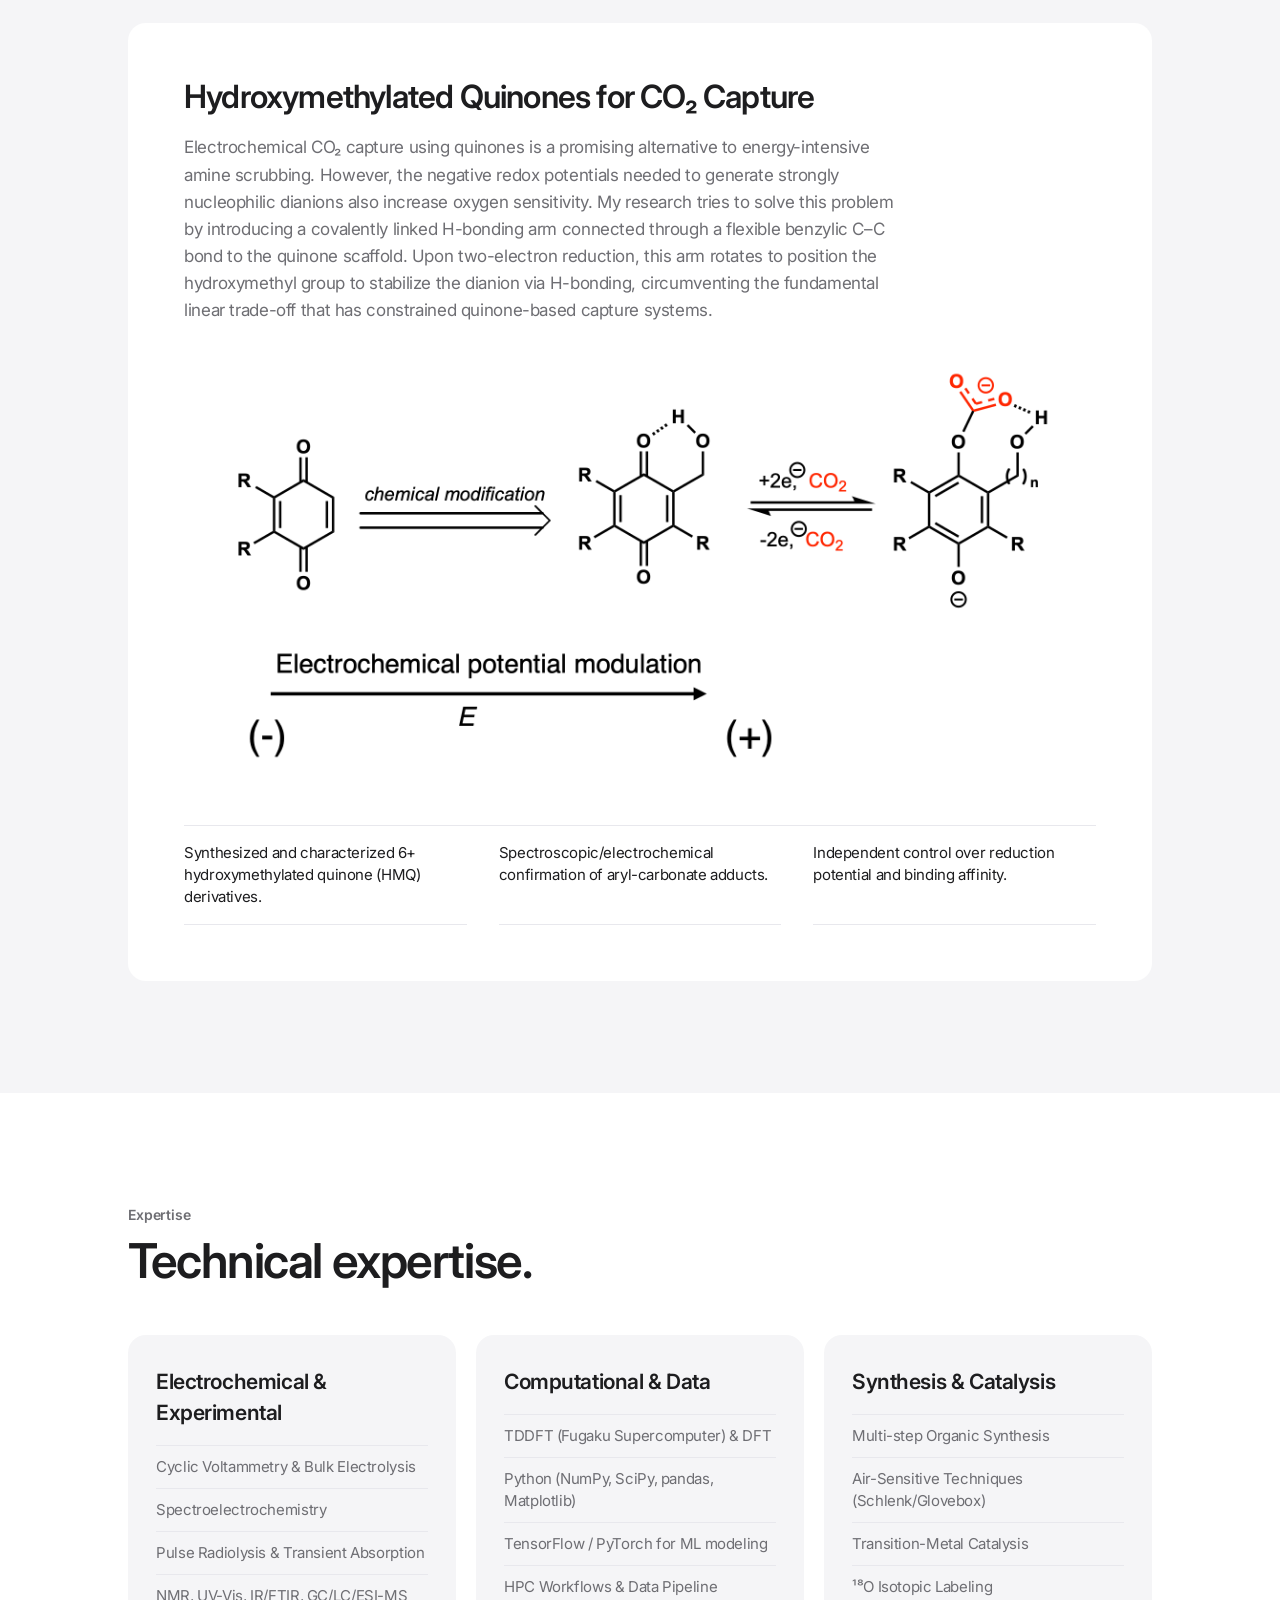
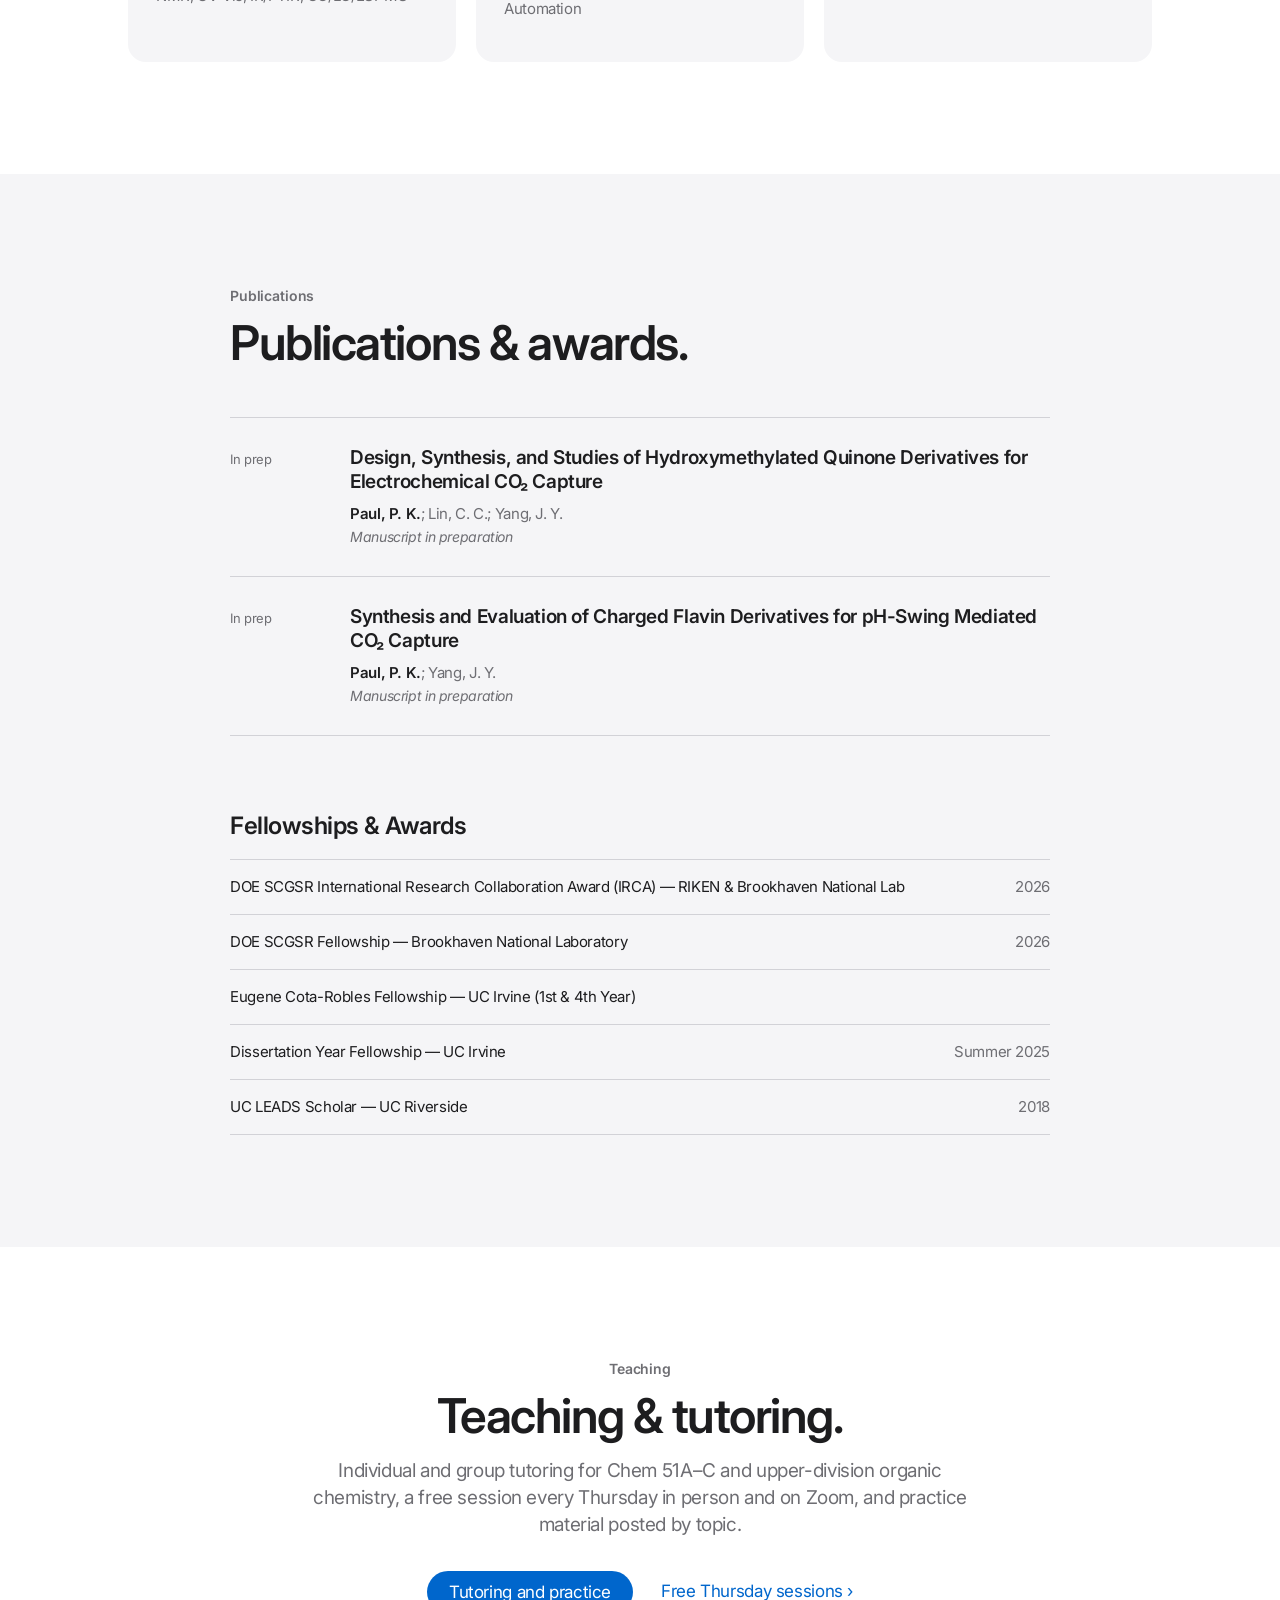
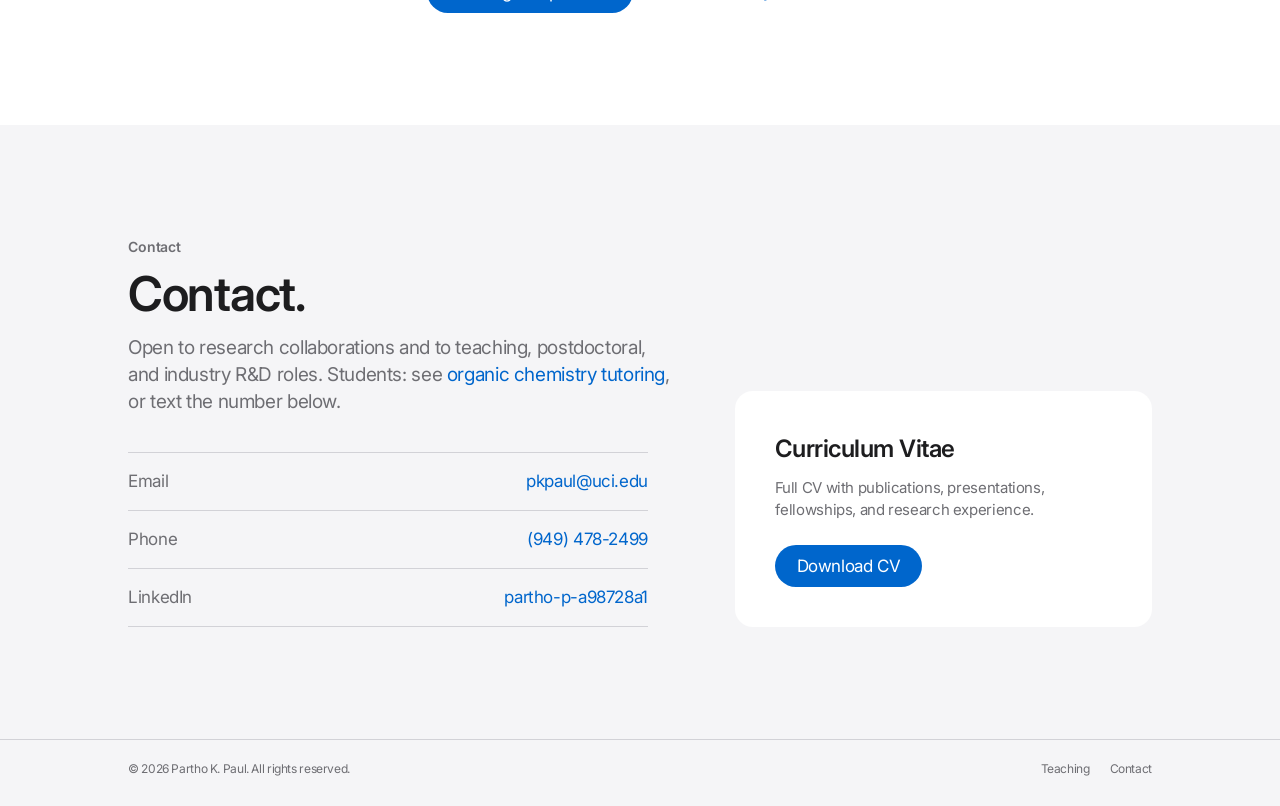
==== commit 8d08bf38: "Homepage: write Ochem" ====
--- a/index.html
+++ b/index.html
@@ -31,7 +31,7 @@
 
     <!-- ANNOUNCEMENT BAR -->
     <div class="announcement-banner" role="region" aria-label="Free tutoring announcement">
-        <span>Free O-Chem tutoring every Thursday.</span>
+        <span>Free Ochem tutoring every Thursday.</span>
         <a href="teaching/#thursday">How to join ›</a>
     </div>
 
